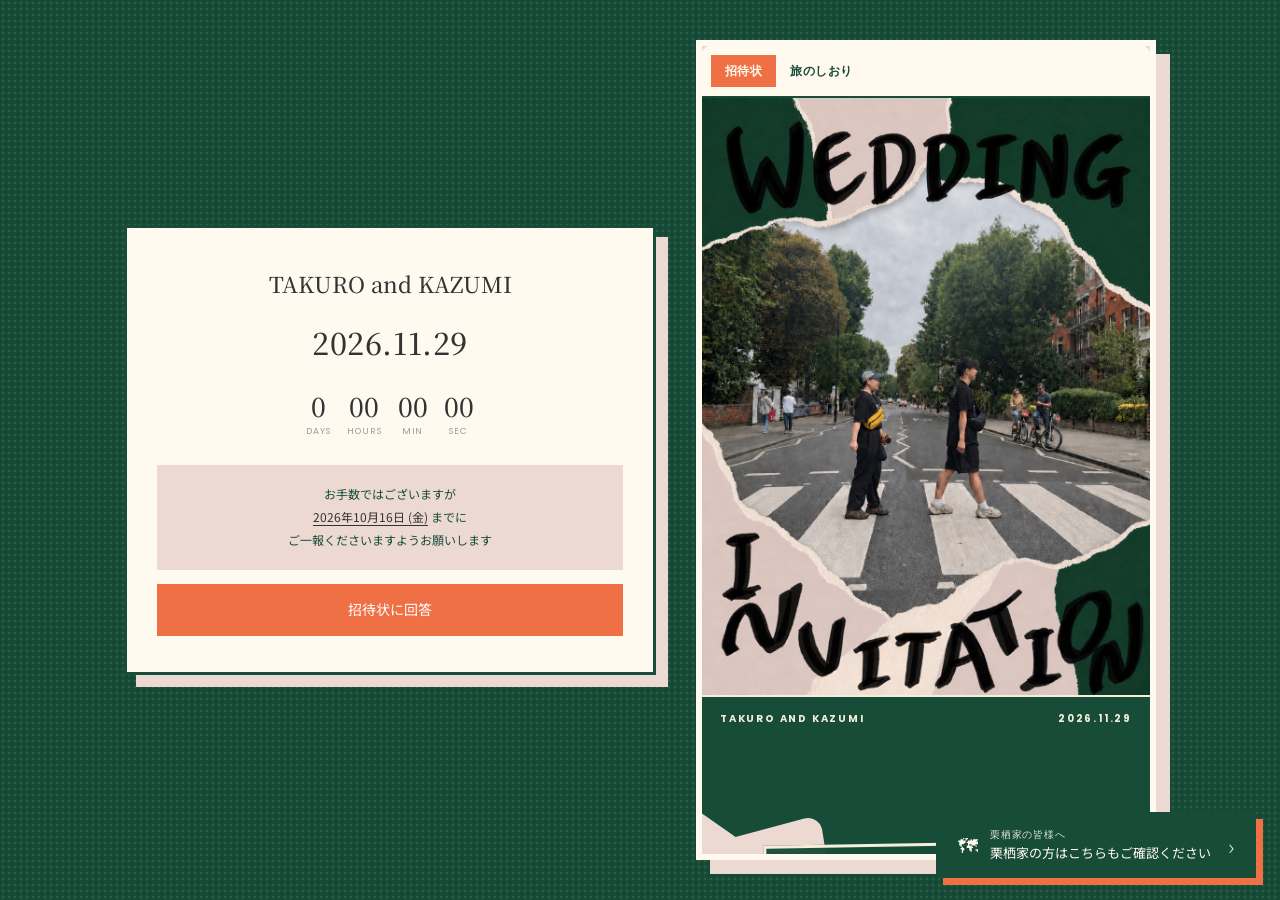
==== index.html @ 99d8d250 "meta descriptionとOGP/Twitterカードタグを追加 SNSやLINEでURLを共有した際にプレビューが表示されるよう設定（noindexは維持し検索露出はさせない）  Co-Au" ====
<!DOCTYPE html>
<html lang="ja">
<head>
  <meta charset="UTF-8">
  <meta name="viewport" content="width=device-width, initial-scale=1.0">
  <!-- 検索エンジンに載せない（合言葉は外したが、野良で検索ヒットはさせない） -->
  <meta name="robots" content="noindex, nofollow">
  <link rel="icon" type="image/svg+xml" href="favicon.svg">
  <link rel="icon" type="image/png" sizes="32x32" href="favicon-32.png">
  <link rel="icon" type="image/png" sizes="16x16" href="favicon-16.png">
  <link rel="icon" href="favicon.ico" sizes="any">
  <link rel="apple-touch-icon" href="apple-touch-icon.png">
  <title>拓郎と和美の結婚式｜京都の旅のしおり</title>
  <meta name="description" content="拓郎と和美の結婚式のご案内と、2026年11月28日・29日 京都への旅のしおりです。招待状の返信や当日のスケジュール、おすすめスポットをまとめています。">
  <!-- SNSやLINEでURLを共有した際のプレビュー用（検索露出目的ではない） -->
  <meta property="og:type" content="website">
  <meta property="og:url" content="https://tk1129.pages.dev">
  <meta property="og:title" content="拓郎と和美の結婚式｜京都の旅のしおり">
  <meta property="og:description" content="拓郎と和美の結婚式のご案内と、2026年11月28日・29日 京都への旅のしおりです。招待状の返信や当日のスケジュール、おすすめスポットをまとめています。">
  <meta property="og:locale" content="ja_JP">
  <meta name="twitter:card" content="summary">
  <meta name="twitter:title" content="拓郎と和美の結婚式｜京都の旅のしおり">
  <meta name="twitter:description" content="拓郎と和美の結婚式のご案内と、2026年11月28日・29日 京都への旅のしおりです。招待状の返信や当日のスケジュール、おすすめスポットをまとめています。">
  <link rel="preconnect" href="https://fonts.googleapis.com">
  <link rel="preconnect" href="https://fonts.gstatic.com" crossorigin>
  <link href="https://fonts.googleapis.com/css2?family=Noto+Sans+JP:wght@400;500;700;900&family=Noto+Serif+JP:wght@300;400;500;600;700&family=Poppins:wght@400;500;600;700;800&display=swap" rel="stylesheet">
  <link rel="stylesheet" href="css/theme.css">
  <link rel="stylesheet" href="assets/vendor/leaflet/leaflet.css">
  <link rel="stylesheet" href="assets/vendor/maplibre/maplibre-gl.css">
  <link rel="stylesheet" href="css/blocks.css">
  <script src="assets/vendor/leaflet/leaflet.js"></script>
  <script src="assets/vendor/maplibre/maplibre-gl.js"></script>
  <script src="assets/vendor/maplibre/leaflet-maplibre-gl.js"></script>
  <style>
    body { background: var(--sage); transition: background-color .35s ease; }
    body.is-guide-page { background: #1f1d1c; }

    /* ===== レイアウト：PC=左サイドバー＋右カード / SP=1カラム ===== */
    .site-wrap { min-height: 100vh; }

    /* SP（既定）: スマホ幅で中央寄せの1カラム。ページ全体が通常スクロール
       （内部スクロールコンテナを作らない＝iOSのスクロール閉じ込めを回避） */
    .site-card {
      max-width: 480px; margin: 0 auto; background: var(--pink); min-height: 100vh;
      position: relative; overflow-x: hidden; overflow-y: visible;
    }
    .site-sidebar { display: none; }

    /* ページ内ナビ（追従バナーとは別。複数ページ時のヘッダタブ） */
    .site-topnav {
      position: sticky; top: 0; z-index: 30;
      display: flex; gap: 4px; padding: 10px 14px;
      background: rgba(236,217,209,0.94); backdrop-filter: blur(8px);
      border-bottom: 1px solid rgba(51,51,51,0.08); overflow-x: auto;
    }
    .site-topnav__btn {
      font-family: var(--font-accent); font-size: 12px; letter-spacing: 0.04em;
      padding: 7px 14px; border: 0; border-radius: var(--radius-pill);
      background: transparent; color: var(--ink); cursor: pointer; white-space: nowrap;
    }
    .site-topnav__btn.is-active { background: var(--coral); color: #fff; }
    .site-topnav[hidden] { display: none; }

    /* ===== 追従バナー（栗栖家の方はこちらも） ===== */
    .follow-banner {
      position: fixed; left: 50%; bottom: 22px; transform: translateX(-50%);
      z-index: 40; max-width: 440px; width: calc(100% - 32px);
      display: flex; align-items: center; gap: 12px;
      background: linear-gradient(135deg, var(--coral) 0%, #d9614a 100%);
      color: #fff; text-decoration: none;
      padding: 14px 20px; border-radius: var(--radius-pill);
      box-shadow: 0 8px 28px rgba(236,119,91,0.45), 0 2px 8px rgba(0,0,0,0.15);
      font-size: 13px; line-height: 1.4;
      transition: transform 0.2s ease, box-shadow 0.2s ease;
      animation: bannerPop 0.5s cubic-bezier(0.34,1.56,0.64,1) both;
    }
    @keyframes bannerPop {
      from { transform: translateX(-50%) translateY(20px); opacity: 0; }
      to   { transform: translateX(-50%) translateY(0);    opacity: 1; }
    }
    .follow-banner:hover { transform: translateX(-50%) translateY(-2px); box-shadow: 0 12px 36px rgba(236,119,91,0.55), 0 2px 8px rgba(0,0,0,0.15); }
    .follow-banner__icon { font-size: 20px; flex: 0 0 auto; }
    .follow-banner__body { display: flex; flex-direction: column; gap: 2px; flex: 1; }
    .follow-banner__label { font-size: 10px; opacity: 0.85; letter-spacing: 0.08em; font-family: var(--font-accent); }
    .follow-banner__arrow { font-size: 22px; flex: 0 0 auto; font-weight: 300; opacity: 0.9; }
    .follow-banner[hidden] { display: none; }

    .site-loading { padding: 80px 24px; text-align: center; color: var(--muted); font-family: var(--font-accent); }

    /* ===== パスワードゲート ===== */
    .site-gate {
      position: fixed; inset: 0; z-index: 200;
      background: var(--sage);
      display: flex; align-items: center; justify-content: center;
      padding: 24px;
    }
    .site-gate__card {
      background: var(--pink); border-radius: var(--radius);
      padding: 48px 32px; max-width: 360px; width: 100%;
      text-align: center; box-shadow: 0 20px 60px rgba(0,0,0,0.12);
    }
    .site-gate__title {
      font-family: var(--font-display); font-size: 22px; font-weight: 400;
      letter-spacing: 0.12em; margin-bottom: 8px;
    }
    .site-gate__sub { font-size: 13px; color: var(--muted); margin-bottom: 28px; letter-spacing: 0.06em; }
    .site-gate__input {
      width: 100%; font: inherit; font-size: 16px; padding: 14px 16px;
      border: 1px solid var(--line); border-radius: var(--radius);
      background: var(--paper); color: var(--ink); text-align: center;
      letter-spacing: 0.1em; margin-bottom: 14px;
    }
    .site-gate__input:focus { outline: none; border-color: var(--coral); }
    .site-gate__btn {
      width: 100%; font: inherit; font-size: 15px; font-weight: 600;
      padding: 14px; border: 0; border-radius: var(--radius-pill);
      background: var(--coral); color: #fff; cursor: pointer;
      transition: background var(--motion) ease;
    }
    .site-gate__btn:hover { background: var(--coral-deep); }
    .site-gate__err { font-size: 13px; color: var(--coral); margin-top: 12px; }

    /* ===== スクロールアニメーション（バウンス登場） ===== */
    @keyframes blockBounceIn {
      0%   { opacity: 0; transform: translateY(40px) scale(0.94); }
      55%  { opacity: 1; transform: translateY(-8px) scale(1.02); }
      75%  { transform: translateY(4px) scale(0.99); }
      100% { opacity: 1; transform: translateY(0) scale(1); }
    }
    .wb-block {
      opacity: 0;
      transform: translateY(40px) scale(0.94);
    }
    .wb-block.is-visible {
      animation: blockBounceIn 0.7s cubic-bezier(0.34, 1.4, 0.64, 1) both;
    }
    .wb-block[data-type="cover"] {
      opacity: 1; transform: none; animation: none;
    }

    /* ===== ページ切替：上品なフェードアップ（バウンドなし） ===== */
    @keyframes pageFadeUp {
      from { opacity: 0; transform: translateY(16px); }
      to   { opacity: 1; transform: translateY(0); }
    }
    .wb-page.page-enter {
      animation: pageFadeUp 0.62s cubic-bezier(0.22, 0.61, 0.36, 1) both;
    }

    /* ===== ページ切替ローディング演出（サイトのトンマナ：セージ緑 × コーラル赤） =====
       高級感は狙わず、サイトの色でカジュアルに。
       セージ色の面がふわっと現れ、ふたりの名前と赤い「&」が静かに立ち上がる。 */
    .site-loader {
      position: fixed; inset: 0; z-index: 150;
      display: flex; align-items: center; justify-content: center;
      opacity: 0; visibility: hidden;
      transition: opacity 0.5s cubic-bezier(0.22,0.61,0.36,1), visibility 0.5s;
      /* サイト背景と同じセージ緑 */
      background: radial-gradient(120% 85% at 50% 22%, #e6ebe7 0%, #d5ddd7 55%, #c6cec9 100%);
    }
    .site-loader::before {
      /* ほんのりコーラルの明かりを重ねる */
      content: ''; position: absolute; inset: 0; pointer-events: none;
      background: radial-gradient(55% 40% at 50% 42%, rgba(236,119,91,0.07), transparent 72%);
    }
    .site-loader.is-on { opacity: 1; visibility: visible; }

    .site-loader__mono {
      position: relative; z-index: 1;
      display: flex; flex-direction: column; align-items: center;
      text-align: center; padding: 0 24px; gap: 12px;
    }

    /* ふたりの名前 */
    .site-loader__name {
      font-family: var(--font-accent); font-weight: 500;
      font-size: 17px; letter-spacing: 0.05em; white-space: nowrap;
      color: var(--ink);
      opacity: 0; transform: translateY(8px);
    }
    .site-loader.is-on .site-loader__name:first-child { animation: ldRise 0.6s cubic-bezier(0.22,0.61,0.36,1) 0.05s both; }
    .site-loader.is-on .site-loader__name:last-child  { animation: ldRise 0.6s cubic-bezier(0.22,0.61,0.36,1) 0.30s both; }

    /* 中央の「&」＋左右に伸びる細い緑の線 */
    .site-loader__amp { display: flex; align-items: center; gap: 12px; }
    .site-loader__amp i {
      display: block; width: 26px; height: 1px; background: #a7b2ab;
      transform: scaleX(0);
    }
    .site-loader__amp i:first-child { transform-origin: right; }
    .site-loader__amp i:last-child  { transform-origin: left; }
    .site-loader__amp b {
      font-family: var(--font-display); font-style: normal; font-weight: 500;
      font-size: 22px; line-height: 1; color: var(--coral);
      opacity: 0; transform: scale(0.6);
    }
    .site-loader.is-on .site-loader__amp i { animation: ldGrow 0.5s cubic-bezier(0.22,0.61,0.36,1) 0.16s both; }
    .site-loader.is-on .site-loader__amp b { animation: ldPop 0.45s cubic-bezier(0.34,1.5,0.64,1) 0.26s both; }

    @keyframes ldRise { from { opacity: 0; transform: translateY(8px); } to { opacity: 1; transform: translateY(0); } }
    @keyframes ldGrow { from { transform: scaleX(0); } to { transform: scaleX(1); } }
    @keyframes ldPop  { from { opacity: 0; transform: scale(0.6); } to { opacity: 1; transform: scale(1); } }

    @media (prefers-reduced-motion: reduce) {
      .site-loader { transition: opacity 0.2s ease, visibility 0.2s; }
      .site-loader.is-on .site-loader__name,
      .site-loader.is-on .site-loader__amp i,
      .site-loader.is-on .site-loader__amp b { animation: none; }
      .site-loader .site-loader__name { opacity: 1; transform: none; }
      .site-loader .site-loader__amp i { transform: scaleX(1); }
      .site-loader .site-loader__amp b { opacity: 1; transform: none; }
    }

    /* ===== ボタン弾む ===== */
    .wb-pill, .site-gate__btn, .sb-cta {
      transition: transform 0.15s cubic-bezier(0.34,1.6,0.64,1), box-shadow 0.15s ease, background 0.2s ease !important;
    }
    .wb-pill:hover, .site-gate__btn:hover, .sb-cta:hover {
      transform: scale(1.06) translateY(-2px) !important;
    }
    .wb-pill:active, .site-gate__btn:active, .sb-cta:active {
      transform: scale(0.95) !important;
    }

    /* ===== カバー文字ポンポン登場 ===== */
    @keyframes charPop {
      0%   { opacity: 0; transform: translateY(16px) scale(0.7) rotate(-4deg); }
      65%  { transform: translateY(-4px) scale(1.08) rotate(1deg); }
      100% { opacity: 1; transform: translateY(0) scale(1) rotate(0); }
    }
    .cover-char {
      display: inline-block;
      opacity: 0;
      animation: charPop 0.5s cubic-bezier(0.34,1.5,0.64,1) both;
    }

    /* ===== カウントダウン数字ポン ===== */
    @keyframes numPop {
      0%  { transform: scale(1.4); color: var(--coral); }
      100%{ transform: scale(1);   color: inherit; }
    }
    .num-pop { animation: numPop 0.35s cubic-bezier(0.34,1.6,0.64,1); }

    /* ===== PC（920px〜）: 左固定サイドバー＋右スマホ幅カード（カード内だけスクロール） ===== */
    @media (min-width: 920px) {
      /* 画面全体は固定。スクロールするのは右カードの中だけ。 */
      html, body { height: 100%; overflow: hidden; }
      .site-wrap {
        display: grid;
        grid-template-columns: 1fr minmax(380px, 460px);
        gap: 40px;
        max-width: 1080px; margin: 0 auto;
        padding: 40px 24px;
        align-items: stretch;
        height: 100vh;
        height: 100dvh;          /* モバイル系PCブラウザのUIバー対策 */
      }
      .site-sidebar {
        display: block;
        align-self: center;       /* 左サイドバーは中央あたりに固定表示 */
      }
      .site-sidebar__inner {
        background: var(--pink); border-radius: var(--radius);
        padding: 36px 30px; text-align: center;
      }
      .sb-names { font-family: var(--font-display); font-size: 22px; font-weight: 500; }
      .sb-date { font-size: 30px; font-weight: 500; letter-spacing: 0.02em; margin-top: 10px; font-family: var(--font-display); }
      .sb-sub { font-size: 13px; color: var(--muted); margin-top: 6px; letter-spacing: 0.08em; }
      .sb-cd { display: flex; justify-content: center; gap: 16px; margin-top: 22px; }
      .sb-cd > div { display: flex; flex-direction: column; }
      .sb-cd b { font-family: var(--font-display); font-size: 26px; font-weight: 500; line-height: 1; }
      .sb-cd i { font-family: var(--font-accent); font-size: 9px; letter-spacing: 0.1em; color: var(--muted); font-style: normal; margin-top: 4px; text-transform: uppercase; }
      .sb-note {
        margin-top: 26px; background: var(--pinkSoft); border-radius: var(--radius);
        padding: 18px; font-size: 12px; color: var(--muted); line-height: 1.9;
      }
      .sb-note u { color: var(--ink); text-underline-offset: 3px; }
      .sb-cta {
        display: block; width: 100%; margin-top: 14px; text-align: center;
        font-family: var(--font-body); font-size: 14px; padding: 13px;
        border: 0; border-radius: var(--radius-pill); background: var(--coral); color: #fff;
        cursor: pointer; text-decoration: none; transition: background var(--motion) ease;
      }
      .sb-cta:hover { background: var(--coral-deep); }

      /* カードは固定高さの内部スクロールコンテナ（参考サイトの「枠の中だけ動く」挙動） */
      .site-card {
        max-width: none; margin: 0; min-height: 0;
        height: 100%;
        overflow-y: auto;
        overflow-x: hidden;
        border-radius: var(--radius); box-shadow: 0 20px 60px rgba(0,0,0,0.12);
        scrollbar-width: thin;
        -webkit-overflow-scrolling: touch;
      }
      .site-card::-webkit-scrollbar { width: 8px; }
      .site-card::-webkit-scrollbar-thumb { background: rgba(51,51,51,0.18); border-radius: 8px; }
      /* topnav はカード内 overflow:auto の中で sticky 固定（カードの上端に貼り付く） */
      .site-topnav { border-radius: var(--radius) var(--radius) 0 0; }
      .follow-banner { left: auto; right: 24px; transform: none; max-width: 320px; animation: none; }
      .follow-banner:hover { transform: translateY(-2px); }
    }
  </style>
</head>
<body>
  <!-- 公開ページは合言葉なし（エディター /admin のみ合言葉あり） -->
  <div id="siteApp">
  <div class="site-wrap">
    <!-- PC: 左サイドバー -->
    <aside class="site-sidebar" id="sidebar"></aside>

    <!-- スマホ幅カード（本体） -->
    <div class="site-card">
      <nav class="site-topnav" id="topnav" hidden></nav>
      <main class="wb-page" id="site">
        <div class="site-loading">読み込み中…</div>
      </main>
    </div>
  </div>

  <!-- ページ切替ローディング演出（サイトのトンマナ：セージ×コーラル） -->
  <div class="site-loader" id="siteLoader" aria-hidden="true">
    <div class="site-loader__mono">
      <span class="site-loader__name">Kurisu Takuro</span>
      <span class="site-loader__amp"><i></i><b>&amp;</b><i></i></span>
      <span class="site-loader__name">Takahashi Kazumi</span>
    </div>
  </div>

  <!-- 追従バナー -->
  <a class="follow-banner" id="followBanner" hidden href="#">
    <span class="follow-banner__icon">🗺</span>
    <span class="follow-banner__body">
      <span class="follow-banner__label">栗栖家の皆様へ</span>
      <span id="followText">旅のしおりはこちら</span>
    </span>
    <span class="follow-banner__arrow" aria-hidden="true">›</span>
  </a>
  </div><!-- /#siteApp -->

  <script src="core/theme.js"></script>
  <script src="core/render.js"></script>
  <script src="core/schema.js"></script>
  <script src="core/seed.js"></script>
  <script>
    (function () {
      'use strict';
      var WEDI = window.WEDI;
      var site = document.getElementById('site');
      var card = document.querySelector('.site-card');
      var topnav = document.getElementById('topnav');
      var sidebar = document.getElementById('sidebar');
      var banner = document.getElementById('followBanner');
      var followText = document.getElementById('followText');
      var loader = document.getElementById('siteLoader');
      var isTransitioning = false;

      /* PC ではカード内スクロール、SP ではウィンドウスクロールを先頭に戻す */
      function scrollToTop() {
        if (card && card.scrollHeight > card.clientHeight + 1) { card.scrollTop = 0; }
        window.scrollTo(0, 0);
      }

      /* 静的サイト：表示内容は常に core/seed.js（git 管理・本番配信内容）のみ。
       * エディターや localStorage、GAS 経由の裏同期は使わない。
       * 画像やテキストを直すときは core/seed.js を直接編集して push する。 */
      var doc = WEDI.theme.clone(WEDI.seed);
      if (!doc || !doc.pages || !doc.pages.length) {
        site.innerHTML = '<div class="site-loading">まだ内容がありません。</div>';
        return;
      }
      WEDI.theme.applyTheme(document.documentElement, doc.theme);

      var activeId = doc.pages[0].id;
      if (location.hash) {
        var slug = location.hash.slice(1);
        var m = doc.pages.filter(function (p) { return p.slug === slug || p.id === slug; })[0];
        if (m) { activeId = m.id; }
      }

      function pageById(id) {
        return doc.pages.filter(function (p) { return p.id === id; })[0] || doc.pages[0];
      }

      function renderPage(pageId) {
        var page = pageById(pageId);
        var isGuidePage = /しおり|guide|旅/.test((page.name || '') + ' ' + (page.slug || ''));
        document.body.classList.toggle('is-guide-page', isGuidePage);
        document.body.classList.toggle('is-invitation-page', !isGuidePage);
        site.className = 'wb-page page--' + (isGuidePage ? 'guide' : 'invitation');
        card.dataset.page = isGuidePage ? 'guide' : 'invitation';
        site.innerHTML = '';
        site.classList.remove('page-enter');
        var frag = WEDI.render.renderPage(page, doc.theme, { editor: false });
        site.appendChild(frag);
        Array.prototype.forEach.call(site.children, function (sectionEl, i) {
          var block = page.blocks[i];
          if (block) { WEDI.render.hydrate(sectionEl, block); }
        });
        // ページ切替スライドアニメ
        void site.offsetWidth;
        site.classList.add('page-enter');
        scrollToTop();
        initScrollAnim();
        initCoverAnim();
        initCountdownPop();
      }

      function renderTopnav() {
        if (doc.pages.length <= 1) { topnav.hidden = true; return; }
        topnav.hidden = false;
        topnav.innerHTML = '';
        doc.pages.forEach(function (page) {
          var btn = document.createElement('button');
          btn.className = 'site-topnav__btn' + (page.id === activeId ? ' is-active' : '');
          btn.textContent = page.name || 'Page';
          btn.addEventListener('click', function () { goPage(page.id); });
          topnav.appendChild(btn);
        });
      }

      function showLoader() { if (loader) { loader.classList.add('is-on'); } }
      function hideLoader() { if (loader) { loader.classList.remove('is-on'); } }

      function goPage(id) {
        // 同じページなら演出なしで軽く戻すだけ
        if (id === activeId) {
          renderPage(id);
          updateBanner();
          return;
        }
        if (isTransitioning) { return; }
        isTransitioning = true;
        activeId = id;
        var page = pageById(id);
        if (page.slug) { history.replaceState(null, '', '#' + page.slug); }
        renderTopnav();            // タブのアクティブ表示は即切替
        showLoader();              // ローディング演出を出す
        setTimeout(function () {
          renderPage(id);          // 演出の裏で新ページを描く
          updateBanner();
          hideLoader();            // 演出を消す＝新ページがフェードアップで登場
          isTransitioning = false;
        }, 780);
      }

      /* ---- 追従バナー: 今表示していない「別ページ」へ誘導 ---- */
      function updateBanner() {
        // 2ページ以上ある時だけ。今が招待状なら「しおり」へ、しおりなら「招待状」へ。
        if (doc.pages.length < 2) { banner.hidden = true; return; }
        var other = doc.pages.filter(function (p) { return p.id !== activeId; })[0];
        if (!other) { banner.hidden = true; return; }
        banner.hidden = false;
        // しおり系のページなら専用文言、それ以外は汎用
        var isGuide = /しおり|guide|旅/.test(other.name + ' ' + other.slug);
        followText.textContent = isGuide
          ? '栗栖家の方はこちらもご確認ください'
          : other.name + ' はこちら';
        banner.onclick = function (ev) { ev.preventDefault(); goPage(other.id); };
      }

      /* ---- PC サイドバー（招待状ページの情報を表示） ---- */
      function renderSidebar() {
        var home = doc.pages[0];
        var cover = home.blocks.filter(function (b) { return b.type === 'cover'; })[0];
        var cd = home.blocks.filter(function (b) { return b.type === 'countdown'; })[0];
        var rsvp = home.blocks.filter(function (b) { return b.type === 'rsvp'; })[0];
        var names = cover ? (cover.data.names || '') : '';
        var date = cover ? (cover.data.date || '') : '';
        var deadline = rsvp ? (rsvp.data.deadline || '') : '';
        var esc = WEDI.render.esc;

        sidebar.innerHTML =
          '<div class="site-sidebar__inner">' +
            (names ? '<p class="sb-names">' + esc(names) + '</p>' : '') +
            (date ? '<p class="sb-date">' + esc(date) + '</p>' : '') +
            '<p class="sb-sub" id="sbSub"></p>' +
            '<div class="sb-cd">' +
              '<div><b data-u="days">―</b><i>days</i></div>' +
              '<div><b data-u="hours">―</b><i>hours</i></div>' +
              '<div><b data-u="minutes">―</b><i>min</i></div>' +
              '<div><b data-u="seconds">―</b><i>sec</i></div>' +
            '</div>' +
            (deadline ? '<div class="sb-note">お手数ではございますが<br><u>' + esc(deadline) + '</u> までに<br>ご一報くださいますようお願いします</div>' : '') +
            '<a class="sb-cta" id="sbCta" href="#">招待状に回答</a>' +
          '</div>';

        // カウントダウン駆動
        if (cd && cd.data.target) {
          var target = new Date(cd.data.target);
          if (!isNaN(target.getTime())) {
            var u = {
              days: sidebar.querySelector('[data-u="days"]'),
              hours: sidebar.querySelector('[data-u="hours"]'),
              minutes: sidebar.querySelector('[data-u="minutes"]'),
              seconds: sidebar.querySelector('[data-u="seconds"]')
            };
            var pad = function (n) { return (n < 10 ? '0' : '') + n; };
            var tick = function () {
              var s = Math.max(0, Math.floor((target.getTime() - Date.now()) / 1000));
              u.days.textContent = Math.floor(s / 86400);
              u.hours.textContent = pad(Math.floor((s % 86400) / 3600));
              u.minutes.textContent = pad(Math.floor((s % 3600) / 60));
              u.seconds.textContent = pad(s % 60);
            };
            tick(); setInterval(tick, 1000);
          }
        }
        // CTA → 招待状ページの RSVP へスクロール
        var cta = sidebar.querySelector('#sbCta');
        if (cta) {
          cta.addEventListener('click', function (ev) {
            ev.preventDefault();
            // 別ページに居るなら遷移演出（約620ms）を待ってからスクロール
            var wait = 60;
            if (activeId !== doc.pages[0].id) { goPage(doc.pages[0].id); wait = 880; }
            setTimeout(function () {
              var rsvpEl = site.querySelector('[data-type="rsvp"]');
              if (rsvpEl) { rsvpEl.scrollIntoView({ behavior: 'smooth' }); }
            }, wait);
          });
        }
      }

      renderSidebar();
      renderTopnav();
      renderPage(activeId);
      updateBanner();

      // ---- スクロールアニメーション（バウンス登場） ----
      function initScrollAnim() {
        var els = Array.prototype.slice.call(site.querySelectorAll('.wb-block:not(.is-visible)'));
        if (!els.length || !window.IntersectionObserver) {
          site.querySelectorAll('.wb-block').forEach(function (el) { el.classList.add('is-visible'); });
          return;
        }
        var io = new IntersectionObserver(function (entries) {
          entries.forEach(function (e) {
            if (e.isIntersecting) {
              // staggered delay（順番にずらして登場）
              var idx = els.indexOf(e.target);
              e.target.style.animationDelay = (idx * 0.06) + 's';
              e.target.classList.add('is-visible');
              io.unobserve(e.target);
            }
          });
        }, { threshold: 0.06 });
        els.forEach(function (el) { io.observe(el); });
      }

      // ---- カバーの文字を1文字ずつポンポン登場 ----
      function initCoverAnim() {
        var cover = site.querySelector('[data-type="cover"]');
        if (!cover) { return; }
        // names と date を対象
        cover.querySelectorAll('.wb-cover__names, .wb-cover__date').forEach(function (el) {
          var text = el.textContent;
          el.innerHTML = '';
          text.split('').forEach(function (ch, i) {
            var span = document.createElement('span');
            span.className = 'cover-char';
            span.textContent = ch === ' ' ? ' ' : ch;
            span.style.animationDelay = (0.3 + i * 0.07) + 's';
            el.appendChild(span);
          });
        });
      }

      // ---- カウントダウン数字が変わるたびにポンっと跳ねる ----
      function initCountdownPop() {
        var cd = site.querySelector('[data-type="countdown"]');
        if (!cd) { return; }
        var nums = cd.querySelectorAll('[data-unit]');
        nums.forEach(function (el) {
          var prev = el.textContent;
          var observer = new MutationObserver(function () {
            if (el.textContent !== prev) {
              prev = el.textContent;
              el.classList.remove('num-pop');
              void el.offsetWidth;
              el.classList.add('num-pop');
            }
          });
          observer.observe(el, { childList: true, subtree: true, characterData: true });
        });
      }

    })();
  </script>
</body>
</html>
---- css/theme.css ----
/* ===========================================================================
 * theme.css — トークン既定値（theme.js の DEFAULT_THEME と一致 / Favori 調）
 * applyTheme() がここを上書きする。JS 未実行でも崩れないための保険。
 * フロント・エディター両方が読み込む。
 * =========================================================================== */
:root {
  --pink: #ecd9d1;
  --pinkSoft: #f5e9e4;
  --coral: #ec775b;
  --coral-deep: #d8623f;
  --sage: #c6cec9;
  --sageSoft: #dde2de;
  --ink: #333333;
  --muted: #9c9c9c;
  --paper: #ffffff;
  --line: #d9d9d9;

  /* 旅のしおり（.page--guide）の地色。サイドバー等
     .page--guide の外側からも参照するため :root に置く。 */
  --guide-bg: #fdeef2;

  --font-body: 'Noto Sans JP', sans-serif;
  --font-display: 'Noto Serif JP', serif;
  --font-accent: 'Poppins', sans-serif;

  /* DESIGN.md: radius 4 / 8 / 40 */
  --radius-xs: 4px;
  --radius: 8px;
  --radius-pill: 40px;

  --section-pad: 64px;
  --motion: 350ms;
  --shadow-soft: 0 8px 24px rgba(51, 41, 38, 0.08);
  --shadow: 0 18px 48px rgba(51, 41, 38, 0.12);

  /* 幅プリセット */
  --w-narrow: 380px;
  --w-normal: 430px;   /* スマホ幅カードの基準 */
  --w-wide: 560px;
}

*,
*::before,
*::after {
  box-sizing: border-box;
  margin: 0;
  padding: 0;
}

html {
  scroll-behavior: smooth;
  -webkit-text-size-adjust: 100%;
}

body {
  font-family: var(--font-body);
  font-weight: 400;
  font-size: 16px;
  line-height: 1.85;
  color: var(--ink);
  -webkit-font-smoothing: antialiased;
  text-rendering: optimizeLegibility;
}

/* 英字アクセント（小キャップ） */
.txt-en {
  font-family: var(--font-accent);
  letter-spacing: 0.18em;
  text-transform: uppercase;
}

/* 明朝の見出し */
.txt-serif {
  font-family: var(--font-display);
}

/* フォーカスリング（DESIGN.md: focus-visible 必須） */
:focus-visible {
  outline: 2px solid var(--coral);
  outline-offset: 2px;
}
---- assets/vendor/leaflet/leaflet.css ----
/* required styles */

.leaflet-pane,
.leaflet-tile,
.leaflet-marker-icon,
.leaflet-marker-shadow,
.leaflet-tile-container,
.leaflet-pane > svg,
.leaflet-pane > canvas,
.leaflet-zoom-box,
.leaflet-image-layer,
.leaflet-layer {
	position: absolute;
	left: 0;
	top: 0;
	}
.leaflet-container {
	overflow: hidden;
	}
.leaflet-tile,
.leaflet-marker-icon,
.leaflet-marker-shadow {
	-webkit-user-select: none;
	   -moz-user-select: none;
	        user-select: none;
	  -webkit-user-drag: none;
	}
/* Prevents IE11 from highlighting tiles in blue */
.leaflet-tile::selection {
	background: transparent;
}
/* Safari renders non-retina tile on retina better with this, but Chrome is worse */
.leaflet-safari .leaflet-tile {
	image-rendering: -webkit-optimize-contrast;
	}
/* hack that prevents hw layers "stretching" when loading new tiles */
.leaflet-safari .leaflet-tile-container {
	width: 1600px;
	height: 1600px;
	-webkit-transform-origin: 0 0;
	}
.leaflet-marker-icon,
.leaflet-marker-shadow {
	display: block;
	}
/* .leaflet-container svg: reset svg max-width decleration shipped in Joomla! (joomla.org) 3.x */
/* .leaflet-container img: map is broken in FF if you have max-width: 100% on tiles */
.leaflet-container .leaflet-overlay-pane svg {
	max-width: none !important;
	max-height: none !important;
	}
.leaflet-container .leaflet-marker-pane img,
.leaflet-container .leaflet-shadow-pane img,
.leaflet-container .leaflet-tile-pane img,
.leaflet-container img.leaflet-image-layer,
.leaflet-container .leaflet-tile {
	max-width: none !important;
	max-height: none !important;
	width: auto;
	padding: 0;
	}

.leaflet-container img.leaflet-tile {
	/* See: https://bugs.chromium.org/p/chromium/issues/detail?id=600120 */
	mix-blend-mode: plus-lighter;
}

.leaflet-container.leaflet-touch-zoom {
	-ms-touch-action: pan-x pan-y;
	touch-action: pan-x pan-y;
	}
.leaflet-container.leaflet-touch-drag {
	-ms-touch-action: pinch-zoom;
	/* Fallback for FF which doesn't support pinch-zoom */
	touch-action: none;
	touch-action: pinch-zoom;
}
.leaflet-container.leaflet-touch-drag.leaflet-touch-zoom {
	-ms-touch-action: none;
	touch-action: none;
}
.leaflet-container {
	-webkit-tap-highlight-color: transparent;
}
.leaflet-container a {
	-webkit-tap-highlight-color: rgba(51, 181, 229, 0.4);
}
.leaflet-tile {
	filter: inherit;
	visibility: hidden;
	}
.leaflet-tile-loaded {
	visibility: inherit;
	}
.leaflet-zoom-box {
	width: 0;
	height: 0;
	-moz-box-sizing: border-box;
	     box-sizing: border-box;
	z-index: 800;
	}
/* workaround for https://bugzilla.mozilla.org/show_bug.cgi?id=888319 */
.leaflet-overlay-pane svg {
	-moz-user-select: none;
	}

.leaflet-pane         { z-index: 400; }

.leaflet-tile-pane    { z-index: 200; }
.leaflet-overlay-pane { z-index: 400; }
.leaflet-shadow-pane  { z-index: 500; }
.leaflet-marker-pane  { z-index: 600; }
.leaflet-tooltip-pane   { z-index: 650; }
.leaflet-popup-pane   { z-index: 700; }

.leaflet-map-pane canvas { z-index: 100; }
.leaflet-map-pane svg    { z-index: 200; }

.leaflet-vml-shape {
	width: 1px;
	height: 1px;
	}
.lvml {
	behavior: url(#default#VML);
	display: inline-block;
	position: absolute;
	}


/* control positioning */

.leaflet-control {
	position: relative;
	z-index: 800;
	pointer-events: visiblePainted; /* IE 9-10 doesn't have auto */
	pointer-events: auto;
	}
.leaflet-top,
.leaflet-bottom {
	position: absolute;
	z-index: 1000;
	pointer-events: none;
	}
.leaflet-top {
	top: 0;
	}
.leaflet-right {
	right: 0;
	}
.leaflet-bottom {
	bottom: 0;
	}
.leaflet-left {
	left: 0;
	}
.leaflet-control {
	float: left;
	clear: both;
	}
.leaflet-right .leaflet-control {
	float: right;
	}
.leaflet-top .leaflet-control {
	margin-top: 10px;
	}
.leaflet-bottom .leaflet-control {
	margin-bottom: 10px;
	}
.leaflet-left .leaflet-control {
	margin-left: 10px;
	}
.leaflet-right .leaflet-control {
	margin-right: 10px;
	}


/* zoom and fade animations */

.leaflet-fade-anim .leaflet-popup {
	opacity: 0;
	-webkit-transition: opacity 0.2s linear;
	   -moz-transition: opacity 0.2s linear;
	        transition: opacity 0.2s linear;
	}
.leaflet-fade-anim .leaflet-map-pane .leaflet-popup {
	opacity: 1;
	}
.leaflet-zoom-animated {
	-webkit-transform-origin: 0 0;
	    -ms-transform-origin: 0 0;
	        transform-origin: 0 0;
	}
svg.leaflet-zoom-animated {
	will-change: transform;
}

.leaflet-zoom-anim .leaflet-zoom-animated {
	-webkit-transition: -webkit-transform 0.25s cubic-bezier(0,0,0.25,1);
	   -moz-transition:    -moz-transform 0.25s cubic-bezier(0,0,0.25,1);
	        transition:         transform 0.25s cubic-bezier(0,0,0.25,1);
	}
.leaflet-zoom-anim .leaflet-tile,
.leaflet-pan-anim .leaflet-tile {
	-webkit-transition: none;
	   -moz-transition: none;
	        transition: none;
	}

.leaflet-zoom-anim .leaflet-zoom-hide {
	visibility: hidden;
	}


/* cursors */

.leaflet-interactive {
	cursor: pointer;
	}
.leaflet-grab {
	cursor: -webkit-grab;
	cursor:    -moz-grab;
	cursor:         grab;
	}
.leaflet-crosshair,
.leaflet-crosshair .leaflet-interactive {
	cursor: crosshair;
	}
.leaflet-popup-pane,
.leaflet-control {
	cursor: auto;
	}
.leaflet-dragging .leaflet-grab,
.leaflet-dragging .leaflet-grab .leaflet-interactive,
.leaflet-dragging .leaflet-marker-draggable {
	cursor: move;
	cursor: -webkit-grabbing;
	cursor:    -moz-grabbing;
	cursor:         grabbing;
	}

/* marker & overlays interactivity */
.leaflet-marker-icon,
.leaflet-marker-shadow,
.leaflet-image-layer,
.leaflet-pane > svg path,
.leaflet-tile-container {
	pointer-events: none;
	}

.leaflet-marker-icon.leaflet-interactive,
.leaflet-image-layer.leaflet-interactive,
.leaflet-pane > svg path.leaflet-interactive,
svg.leaflet-image-layer.leaflet-interactive path {
	pointer-events: visiblePainted; /* IE 9-10 doesn't have auto */
	pointer-events: auto;
	}

/* visual tweaks */

.leaflet-container {
	background: #ddd;
	outline-offset: 1px;
	}
.leaflet-container a {
	color: #0078A8;
	}
.leaflet-zoom-box {
	border: 2px dotted #38f;
	background: rgba(255,255,255,0.5);
	}


/* general typography */
.leaflet-container {
	font-family: "Helvetica Neue", Arial, Helvetica, sans-serif;
	font-size: 12px;
	font-size: 0.75rem;
	line-height: 1.5;
	}


/* general toolbar styles */

.leaflet-bar {
	box-shadow: 0 1px 5px rgba(0,0,0,0.65);
	border-radius: 4px;
	}
.leaflet-bar a {
	background-color: #fff;
	border-bottom: 1px solid #ccc;
	width: 26px;
	height: 26px;
	line-height: 26px;
	display: block;
	text-align: center;
	text-decoration: none;
	color: black;
	}
.leaflet-bar a,
.leaflet-control-layers-toggle {
	background-position: 50% 50%;
	background-repeat: no-repeat;
	display: block;
	}
.leaflet-bar a:hover,
.leaflet-bar a:focus {
	background-color: #f4f4f4;
	}
.leaflet-bar a:first-child {
	border-top-left-radius: 4px;
	border-top-right-radius: 4px;
	}
.leaflet-bar a:last-child {
	border-bottom-left-radius: 4px;
	border-bottom-right-radius: 4px;
	border-bottom: none;
	}
.leaflet-bar a.leaflet-disabled {
	cursor: default;
	background-color: #f4f4f4;
	color: #bbb;
	}

.leaflet-touch .leaflet-bar a {
	width: 30px;
	height: 30px;
	line-height: 30px;
	}
.leaflet-touch .leaflet-bar a:first-child {
	border-top-left-radius: 2px;
	border-top-right-radius: 2px;
	}
.leaflet-touch .leaflet-bar a:last-child {
	border-bottom-left-radius: 2px;
	border-bottom-right-radius: 2px;
	}

/* zoom control */

.leaflet-control-zoom-in,
.leaflet-control-zoom-out {
	font: bold 18px 'Lucida Console', Monaco, monospace;
	text-indent: 1px;
	}

.leaflet-touch .leaflet-control-zoom-in, .leaflet-touch .leaflet-control-zoom-out  {
	font-size: 22px;
	}


/* layers control */

.leaflet-control-layers {
	box-shadow: 0 1px 5px rgba(0,0,0,0.4);
	background: #fff;
	border-radius: 5px;
	}
.leaflet-control-layers-toggle {
	background-image: url(images/layers.png);
	width: 36px;
	height: 36px;
	}
.leaflet-retina .leaflet-control-layers-toggle {
	background-image: url(images/layers-2x.png);
	background-size: 26px 26px;
	}
.leaflet-touch .leaflet-control-layers-toggle {
	width: 44px;
	height: 44px;
	}
.leaflet-control-layers .leaflet-control-layers-list,
.leaflet-control-layers-expanded .leaflet-control-layers-toggle {
	display: none;
	}
.leaflet-control-layers-expanded .leaflet-control-layers-list {
	display: block;
	position: relative;
	}
.leaflet-control-layers-expanded {
	padding: 6px 10px 6px 6px;
	color: #333;
	background: #fff;
	}
.leaflet-control-layers-scrollbar {
	overflow-y: scroll;
	overflow-x: hidden;
	padding-right: 5px;
	}
.leaflet-control-layers-selector {
	margin-top: 2px;
	position: relative;
	top: 1px;
	}
.leaflet-control-layers label {
	display: block;
	font-size: 13px;
	font-size: 1.08333em;
	}
.leaflet-control-layers-separator {
	height: 0;
	border-top: 1px solid #ddd;
	margin: 5px -10px 5px -6px;
	}

/* Default icon URLs */
.leaflet-default-icon-path { /* used only in path-guessing heuristic, see L.Icon.Default */
	background-image: url(images/marker-icon.png);
	}


/* attribution and scale controls */

.leaflet-container .leaflet-control-attribution {
	background: #fff;
	background: rgba(255, 255, 255, 0.8);
	margin: 0;
	}
.leaflet-control-attribution,
.leaflet-control-scale-line {
	padding: 0 5px;
	color: #333;
	line-height: 1.4;
	}
.leaflet-control-attribution a {
	text-decoration: none;
	}
.leaflet-control-attribution a:hover,
.leaflet-control-attribution a:focus {
	text-decoration: underline;
	}
.leaflet-attribution-flag {
	display: inline !important;
	vertical-align: baseline !important;
	width: 1em;
	height: 0.6669em;
	}
.leaflet-left .leaflet-control-scale {
	margin-left: 5px;
	}
.leaflet-bottom .leaflet-control-scale {
	margin-bottom: 5px;
	}
.leaflet-control-scale-line {
	border: 2px solid #777;
	border-top: none;
	line-height: 1.1;
	padding: 2px 5px 1px;
	white-space: nowrap;
	-moz-box-sizing: border-box;
	     box-sizing: border-box;
	background: rgba(255, 255, 255, 0.8);
	text-shadow: 1px 1px #fff;
	}
.leaflet-control-scale-line:not(:first-child) {
	border-top: 2px solid #777;
	border-bottom: none;
	margin-top: -2px;
	}
.leaflet-control-scale-line:not(:first-child):not(:last-child) {
	border-bottom: 2px solid #777;
	}

.leaflet-touch .leaflet-control-attribution,
.leaflet-touch .leaflet-control-layers,
.leaflet-touch .leaflet-bar {
	box-shadow: none;
	}
.leaflet-touch .leaflet-control-layers,
.leaflet-touch .leaflet-bar {
	border: 2px solid rgba(0,0,0,0.2);
	background-clip: padding-box;
	}


/* popup */

.leaflet-popup {
	position: absolute;
	text-align: center;
	margin-bottom: 20px;
	}
.leaflet-popup-content-wrapper {
	padding: 1px;
	text-align: left;
	border-radius: 12px;
	}
.leaflet-popup-content {
	margin: 13px 24px 13px 20px;
	line-height: 1.3;
	font-size: 13px;
	font-size: 1.08333em;
	min-height: 1px;
	}
.leaflet-popup-content p {
	margin: 17px 0;
	margin: 1.3em 0;
	}
.leaflet-popup-tip-container {
	width: 40px;
	height: 20px;
	position: absolute;
	left: 50%;
	margin-top: -1px;
	margin-left: -20px;
	overflow: hidden;
	pointer-events: none;
	}
.leaflet-popup-tip {
	width: 17px;
	height: 17px;
	padding: 1px;

	margin: -10px auto 0;
	pointer-events: auto;

	-webkit-transform: rotate(45deg);
	   -moz-transform: rotate(45deg);
	    -ms-transform: rotate(45deg);
	        transform: rotate(45deg);
	}
.leaflet-popup-content-wrapper,
.leaflet-popup-tip {
	background: white;
	color: #333;
	box-shadow: 0 3px 14px rgba(0,0,0,0.4);
	}
.leaflet-container a.leaflet-popup-close-button {
	position: absolute;
	top: 0;
	right: 0;
	border: none;
	text-align: center;
	width: 24px;
	height: 24px;
	font: 16px/24px Tahoma, Verdana, sans-serif;
	color: #757575;
	text-decoration: none;
	background: transparent;
	}
.leaflet-container a.leaflet-popup-close-button:hover,
.leaflet-container a.leaflet-popup-close-button:focus {
	color: #585858;
	}
.leaflet-popup-scrolled {
	overflow: auto;
	}

.leaflet-oldie .leaflet-popup-content-wrapper {
	-ms-zoom: 1;
	}
.leaflet-oldie .leaflet-popup-tip {
	width: 24px;
	margin: 0 auto;

	-ms-filter: "progid:DXImageTransform.Microsoft.Matrix(M11=0.70710678, M12=0.70710678, M21=-0.70710678, M22=0.70710678)";
	filter: progid:DXImageTransform.Microsoft.Matrix(M11=0.70710678, M12=0.70710678, M21=-0.70710678, M22=0.70710678);
	}

.leaflet-oldie .leaflet-control-zoom,
.leaflet-oldie .leaflet-control-layers,
.leaflet-oldie .leaflet-popup-content-wrapper,
.leaflet-oldie .leaflet-popup-tip {
	border: 1px solid #999;
	}


/* div icon */

.leaflet-div-icon {
	background: #fff;
	border: 1px solid #666;
	}


/* Tooltip */
/* Base styles for the element that has a tooltip */
.leaflet-tooltip {
	position: absolute;
	padding: 6px;
	background-color: #fff;
	border: 1px solid #fff;
	border-radius: 3px;
	color: #222;
	white-space: nowrap;
	-webkit-user-select: none;
	-moz-user-select: none;
	-ms-user-select: none;
	user-select: none;
	pointer-events: none;
	box-shadow: 0 1px 3px rgba(0,0,0,0.4);
	}
.leaflet-tooltip.leaflet-interactive {
	cursor: pointer;
	pointer-events: auto;
	}
.leaflet-tooltip-top:before,
.leaflet-tooltip-bottom:before,
.leaflet-tooltip-left:before,
.leaflet-tooltip-right:before {
	position: absolute;
	pointer-events: none;
	border: 6px solid transparent;
	background: transparent;
	content: "";
	}

/* Directions */

.leaflet-tooltip-bottom {
	margin-top: 6px;
}
.leaflet-tooltip-top {
	margin-top: -6px;
}
.leaflet-tooltip-bottom:before,
.leaflet-tooltip-top:before {
	left: 50%;
	margin-left: -6px;
	}
.leaflet-tooltip-top:before {
	bottom: 0;
	margin-bottom: -12px;
	border-top-color: #fff;
	}
.leaflet-tooltip-bottom:before {
	top: 0;
	margin-top: -12px;
	margin-left: -6px;
	border-bottom-color: #fff;
	}
.leaflet-tooltip-left {
	margin-left: -6px;
}
.leaflet-tooltip-right {
	margin-left: 6px;
}
.leaflet-tooltip-left:before,
.leaflet-tooltip-right:before {
	top: 50%;
	margin-top: -6px;
	}
.leaflet-tooltip-left:before {
	right: 0;
	margin-right: -12px;
	border-left-color: #fff;
	}
.leaflet-tooltip-right:before {
	left: 0;
	margin-left: -12px;
	border-right-color: #fff;
	}

/* Printing */

@media print {
	/* Prevent printers from removing background-images of controls. */
	.leaflet-control {
		-webkit-print-color-adjust: exact;
		print-color-adjust: exact;
		}
	}
---- assets/vendor/maplibre/maplibre-gl.css ----
.maplibregl-map{font:12px/20px Helvetica Neue,Arial,Helvetica,sans-serif;overflow:hidden;position:relative;-webkit-tap-highlight-color:rgb(0 0 0/0)}.maplibregl-canvas{left:0;position:absolute;top:0}.maplibregl-map:fullscreen{height:100%;width:100%}.maplibregl-ctrl-group button.maplibregl-ctrl-compass{touch-action:none}.maplibregl-canvas-container.maplibregl-interactive,.maplibregl-ctrl-group button.maplibregl-ctrl-compass{cursor:grab;-webkit-user-select:none;-moz-user-select:none;user-select:none}.maplibregl-canvas-container.maplibregl-interactive.maplibregl-track-pointer{cursor:pointer}.maplibregl-canvas-container.maplibregl-interactive:active,.maplibregl-ctrl-group button.maplibregl-ctrl-compass:active{cursor:grabbing}.maplibregl-canvas-container.maplibregl-touch-zoom-rotate,.maplibregl-canvas-container.maplibregl-touch-zoom-rotate .maplibregl-canvas{touch-action:pan-x pan-y}.maplibregl-canvas-container.maplibregl-touch-drag-pan,.maplibregl-canvas-container.maplibregl-touch-drag-pan .maplibregl-canvas{touch-action:pinch-zoom}.maplibregl-canvas-container.maplibregl-touch-zoom-rotate.maplibregl-touch-drag-pan,.maplibregl-canvas-container.maplibregl-touch-zoom-rotate.maplibregl-touch-drag-pan .maplibregl-canvas{touch-action:none}.maplibregl-canvas-container.maplibregl-touch-drag-pan.maplibregl-cooperative-gestures,.maplibregl-canvas-container.maplibregl-touch-drag-pan.maplibregl-cooperative-gestures .maplibregl-canvas{touch-action:pan-x pan-y}.maplibregl-ctrl-bottom-left,.maplibregl-ctrl-bottom-right,.maplibregl-ctrl-top-left,.maplibregl-ctrl-top-right{pointer-events:none;position:absolute;z-index:2}.maplibregl-ctrl-top-left{left:0;top:0}.maplibregl-ctrl-top-right{right:0;top:0}.maplibregl-ctrl-bottom-left{bottom:0;left:0}.maplibregl-ctrl-bottom-right{bottom:0;right:0}.maplibregl-ctrl{clear:both;pointer-events:auto;transform:translate(0)}.maplibregl-ctrl-top-left .maplibregl-ctrl{float:left;margin:10px 0 0 10px}.maplibregl-ctrl-top-right .maplibregl-ctrl{float:right;margin:10px 10px 0 0}.maplibregl-ctrl-bottom-left .maplibregl-ctrl{float:left;margin:0 0 10px 10px}.maplibregl-ctrl-bottom-right .maplibregl-ctrl{float:right;margin:0 10px 10px 0}.maplibregl-ctrl-group{background:#fff;border-radius:4px}.maplibregl-ctrl-group:not(:empty){box-shadow:0 0 0 2px rgba(0,0,0,.1)}@media (forced-colors:active){.maplibregl-ctrl-group:not(:empty){box-shadow:0 0 0 2px ButtonText}}.maplibregl-ctrl-group button{background-color:transparent;border:0;box-sizing:border-box;cursor:pointer;display:block;height:29px;outline:none;padding:0;width:29px}.maplibregl-ctrl-group button+button{border-top:1px solid #ddd}.maplibregl-ctrl button .maplibregl-ctrl-icon{background-position:50%;background-repeat:no-repeat;display:block;height:100%;width:100%}@media (forced-colors:active){.maplibregl-ctrl-icon{background-color:transparent}.maplibregl-ctrl-group button+button{border-top:1px solid ButtonText}}.maplibregl-ctrl button::-moz-focus-inner{border:0;padding:0}.maplibregl-ctrl-attrib-button:focus,.maplibregl-ctrl-group button:focus{box-shadow:0 0 2px 2px #0096ff}.maplibregl-ctrl button:disabled{cursor:not-allowed}.maplibregl-ctrl button:disabled .maplibregl-ctrl-icon{opacity:.25}.maplibregl-ctrl button:not(:disabled):hover{background-color:rgb(0 0 0/5%)}.maplibregl-ctrl-group button:focus:focus-visible{box-shadow:0 0 2px 2px #0096ff}.maplibregl-ctrl-group button:focus:not(:focus-visible){box-shadow:none}.maplibregl-ctrl-group button:focus:first-child{border-radius:4px 4px 0 0}.maplibregl-ctrl-group button:focus:last-child{border-radius:0 0 4px 4px}.maplibregl-ctrl-group button:focus:only-child{border-radius:inherit}.maplibregl-ctrl button.maplibregl-ctrl-zoom-out .maplibregl-ctrl-icon{background-image:url("data:image/svg+xml;charset=utf-8,%3Csvg xmlns='http://www.w3.org/2000/svg' width='29' height='29' fill='%23333' viewBox='0 0 29 29'%3E%3Cpath d='M10 13c-.75 0-1.5.75-1.5 1.5S9.25 16 10 16h9c.75 0 1.5-.75 1.5-1.5S19.75 13 19 13z'/%3E%3C/svg%3E")}.maplibregl-ctrl button.maplibregl-ctrl-zoom-in .maplibregl-ctrl-icon{background-image:url("data:image/svg+xml;charset=utf-8,%3Csvg xmlns='http://www.w3.org/2000/svg' width='29' height='29' fill='%23333' viewBox='0 0 29 29'%3E%3Cpath d='M14.5 8.5c-.75 0-1.5.75-1.5 1.5v3h-3c-.75 0-1.5.75-1.5 1.5S9.25 16 10 16h3v3c0 .75.75 1.5 1.5 1.5S16 19.75 16 19v-3h3c.75 0 1.5-.75 1.5-1.5S19.75 13 19 13h-3v-3c0-.75-.75-1.5-1.5-1.5'/%3E%3C/svg%3E")}@media (forced-colors:active){.maplibregl-ctrl button.maplibregl-ctrl-zoom-out .maplibregl-ctrl-icon{background-image:url("data:image/svg+xml;charset=utf-8,%3Csvg xmlns='http://www.w3.org/2000/svg' width='29' height='29' fill='%23fff' viewBox='0 0 29 29'%3E%3Cpath d='M10 13c-.75 0-1.5.75-1.5 1.5S9.25 16 10 16h9c.75 0 1.5-.75 1.5-1.5S19.75 13 19 13z'/%3E%3C/svg%3E")}.maplibregl-ctrl button.maplibregl-ctrl-zoom-in .maplibregl-ctrl-icon{background-image:url("data:image/svg+xml;charset=utf-8,%3Csvg xmlns='http://www.w3.org/2000/svg' width='29' height='29' fill='%23fff' viewBox='0 0 29 29'%3E%3Cpath d='M14.5 8.5c-.75 0-1.5.75-1.5 1.5v3h-3c-.75 0-1.5.75-1.5 1.5S9.25 16 10 16h3v3c0 .75.75 1.5 1.5 1.5S16 19.75 16 19v-3h3c.75 0 1.5-.75 1.5-1.5S19.75 13 19 13h-3v-3c0-.75-.75-1.5-1.5-1.5'/%3E%3C/svg%3E")}}@media (forced-colors:active) and (prefers-color-scheme:light){.maplibregl-ctrl button.maplibregl-ctrl-zoom-out .maplibregl-ctrl-icon{background-image:url("data:image/svg+xml;charset=utf-8,%3Csvg xmlns='http://www.w3.org/2000/svg' width='29' height='29' viewBox='0 0 29 29'%3E%3Cpath d='M10 13c-.75 0-1.5.75-1.5 1.5S9.25 16 10 16h9c.75 0 1.5-.75 1.5-1.5S19.75 13 19 13z'/%3E%3C/svg%3E")}.maplibregl-ctrl button.maplibregl-ctrl-zoom-in .maplibregl-ctrl-icon{background-image:url("data:image/svg+xml;charset=utf-8,%3Csvg xmlns='http://www.w3.org/2000/svg' width='29' height='29' viewBox='0 0 29 29'%3E%3Cpath d='M14.5 8.5c-.75 0-1.5.75-1.5 1.5v3h-3c-.75 0-1.5.75-1.5 1.5S9.25 16 10 16h3v3c0 .75.75 1.5 1.5 1.5S16 19.75 16 19v-3h3c.75 0 1.5-.75 1.5-1.5S19.75 13 19 13h-3v-3c0-.75-.75-1.5-1.5-1.5'/%3E%3C/svg%3E")}}.maplibregl-ctrl button.maplibregl-ctrl-fullscreen .maplibregl-ctrl-icon{background-image:url("data:image/svg+xml;charset=utf-8,%3Csvg xmlns='http://www.w3.org/2000/svg' width='29' height='29' fill='%23333' viewBox='0 0 29 29'%3E%3Cpath d='M24 16v5.5c0 1.75-.75 2.5-2.5 2.5H16v-1l3-1.5-4-5.5 1-1 5.5 4 1.5-3zM6 16l1.5 3 5.5-4 1 1-4 5.5 3 1.5v1H7.5C5.75 24 5 23.25 5 21.5V16zm7-11v1l-3 1.5 4 5.5-1 1-5.5-4L6 13H5V7.5C5 5.75 5.75 5 7.5 5zm11 2.5c0-1.75-.75-2.5-2.5-2.5H16v1l3 1.5-4 5.5 1 1 5.5-4 1.5 3h1z'/%3E%3C/svg%3E")}.maplibregl-ctrl button.maplibregl-ctrl-shrink .maplibregl-ctrl-icon{background-image:url("data:image/svg+xml;charset=utf-8,%3Csvg xmlns='http://www.w3.org/2000/svg' width='29' height='29' viewBox='0 0 29 29'%3E%3Cpath d='M18.5 16c-1.75 0-2.5.75-2.5 2.5V24h1l1.5-3 5.5 4 1-1-4-5.5 3-1.5v-1zM13 18.5c0-1.75-.75-2.5-2.5-2.5H5v1l3 1.5L4 24l1 1 5.5-4 1.5 3h1zm3-8c0 1.75.75 2.5 2.5 2.5H24v-1l-3-1.5L25 5l-1-1-5.5 4L17 5h-1zM10.5 13c1.75 0 2.5-.75 2.5-2.5V5h-1l-1.5 3L5 4 4 5l4 5.5L5 12v1z'/%3E%3C/svg%3E")}@media (forced-colors:active){.maplibregl-ctrl button.maplibregl-ctrl-fullscreen .maplibregl-ctrl-icon{background-image:url("data:image/svg+xml;charset=utf-8,%3Csvg xmlns='http://www.w3.org/2000/svg' width='29' height='29' fill='%23fff' viewBox='0 0 29 29'%3E%3Cpath d='M24 16v5.5c0 1.75-.75 2.5-2.5 2.5H16v-1l3-1.5-4-5.5 1-1 5.5 4 1.5-3zM6 16l1.5 3 5.5-4 1 1-4 5.5 3 1.5v1H7.5C5.75 24 5 23.25 5 21.5V16zm7-11v1l-3 1.5 4 5.5-1 1-5.5-4L6 13H5V7.5C5 5.75 5.75 5 7.5 5zm11 2.5c0-1.75-.75-2.5-2.5-2.5H16v1l3 1.5-4 5.5 1 1 5.5-4 1.5 3h1z'/%3E%3C/svg%3E")}.maplibregl-ctrl button.maplibregl-ctrl-shrink .maplibregl-ctrl-icon{background-image:url("data:image/svg+xml;charset=utf-8,%3Csvg xmlns='http://www.w3.org/2000/svg' width='29' height='29' fill='%23fff' viewBox='0 0 29 29'%3E%3Cpath d='M18.5 16c-1.75 0-2.5.75-2.5 2.5V24h1l1.5-3 5.5 4 1-1-4-5.5 3-1.5v-1zM13 18.5c0-1.75-.75-2.5-2.5-2.5H5v1l3 1.5L4 24l1 1 5.5-4 1.5 3h1zm3-8c0 1.75.75 2.5 2.5 2.5H24v-1l-3-1.5L25 5l-1-1-5.5 4L17 5h-1zM10.5 13c1.75 0 2.5-.75 2.5-2.5V5h-1l-1.5 3L5 4 4 5l4 5.5L5 12v1z'/%3E%3C/svg%3E")}}@media (forced-colors:active) and (prefers-color-scheme:light){.maplibregl-ctrl button.maplibregl-ctrl-fullscreen .maplibregl-ctrl-icon{background-image:url("data:image/svg+xml;charset=utf-8,%3Csvg xmlns='http://www.w3.org/2000/svg' width='29' height='29' viewBox='0 0 29 29'%3E%3Cpath d='M24 16v5.5c0 1.75-.75 2.5-2.5 2.5H16v-1l3-1.5-4-5.5 1-1 5.5 4 1.5-3zM6 16l1.5 3 5.5-4 1 1-4 5.5 3 1.5v1H7.5C5.75 24 5 23.25 5 21.5V16zm7-11v1l-3 1.5 4 5.5-1 1-5.5-4L6 13H5V7.5C5 5.75 5.75 5 7.5 5zm11 2.5c0-1.75-.75-2.5-2.5-2.5H16v1l3 1.5-4 5.5 1 1 5.5-4 1.5 3h1z'/%3E%3C/svg%3E")}.maplibregl-ctrl button.maplibregl-ctrl-shrink .maplibregl-ctrl-icon{background-image:url("data:image/svg+xml;charset=utf-8,%3Csvg xmlns='http://www.w3.org/2000/svg' width='29' height='29' viewBox='0 0 29 29'%3E%3Cpath d='M18.5 16c-1.75 0-2.5.75-2.5 2.5V24h1l1.5-3 5.5 4 1-1-4-5.5 3-1.5v-1zM13 18.5c0-1.75-.75-2.5-2.5-2.5H5v1l3 1.5L4 24l1 1 5.5-4 1.5 3h1zm3-8c0 1.75.75 2.5 2.5 2.5H24v-1l-3-1.5L25 5l-1-1-5.5 4L17 5h-1zM10.5 13c1.75 0 2.5-.75 2.5-2.5V5h-1l-1.5 3L5 4 4 5l4 5.5L5 12v1z'/%3E%3C/svg%3E")}}.maplibregl-ctrl button.maplibregl-ctrl-compass .maplibregl-ctrl-icon{background-image:url("data:image/svg+xml;charset=utf-8,%3Csvg xmlns='http://www.w3.org/2000/svg' width='29' height='29' fill='%23333' viewBox='0 0 29 29'%3E%3Cpath d='m10.5 14 4-8 4 8z'/%3E%3Cpath fill='%23ccc' d='m10.5 16 4 8 4-8z'/%3E%3C/svg%3E")}@media (forced-colors:active){.maplibregl-ctrl button.maplibregl-ctrl-compass .maplibregl-ctrl-icon{background-image:url("data:image/svg+xml;charset=utf-8,%3Csvg xmlns='http://www.w3.org/2000/svg' width='29' height='29' fill='%23fff' viewBox='0 0 29 29'%3E%3Cpath d='m10.5 14 4-8 4 8z'/%3E%3Cpath fill='%23ccc' d='m10.5 16 4 8 4-8z'/%3E%3C/svg%3E")}}@media (forced-colors:active) and (prefers-color-scheme:light){.maplibregl-ctrl button.maplibregl-ctrl-compass .maplibregl-ctrl-icon{background-image:url("data:image/svg+xml;charset=utf-8,%3Csvg xmlns='http://www.w3.org/2000/svg' width='29' height='29' viewBox='0 0 29 29'%3E%3Cpath d='m10.5 14 4-8 4 8z'/%3E%3Cpath fill='%23ccc' d='m10.5 16 4 8 4-8z'/%3E%3C/svg%3E")}}.maplibregl-ctrl button.maplibregl-ctrl-terrain .maplibregl-ctrl-icon{background-image:url("data:image/svg+xml;charset=utf-8,%3Csvg xmlns='http://www.w3.org/2000/svg' width='22' height='22' fill='%23333' viewBox='0 0 22 22'%3E%3Cpath d='m1.754 13.406 4.453-4.851 3.09 3.09 3.281 3.277.969-.969-3.309-3.312 3.844-4.121 6.148 6.886h1.082v-.855l-7.207-8.07-4.84 5.187L6.169 6.57l-5.48 5.965v.871ZM.688 16.844h20.625v1.375H.688Zm0 0'/%3E%3C/svg%3E")}.maplibregl-ctrl button.maplibregl-ctrl-terrain-enabled .maplibregl-ctrl-icon{background-image:url("data:image/svg+xml;charset=utf-8,%3Csvg xmlns='http://www.w3.org/2000/svg' width='22' height='22' fill='%2333b5e5' viewBox='0 0 22 22'%3E%3Cpath d='m1.754 13.406 4.453-4.851 3.09 3.09 3.281 3.277.969-.969-3.309-3.312 3.844-4.121 6.148 6.886h1.082v-.855l-7.207-8.07-4.84 5.187L6.169 6.57l-5.48 5.965v.871ZM.688 16.844h20.625v1.375H.688Zm0 0'/%3E%3C/svg%3E")}.maplibregl-ctrl button.maplibregl-ctrl-geolocate .maplibregl-ctrl-icon{background-image:url("data:image/svg+xml;charset=utf-8,%3Csvg xmlns='http://www.w3.org/2000/svg' width='29' height='29' fill='%23333' viewBox='0 0 20 20'%3E%3Cpath d='M10 4C9 4 9 5 9 5v.1A5 5 0 0 0 5.1 9H5s-1 0-1 1 1 1 1 1h.1A5 5 0 0 0 9 14.9v.1s0 1 1 1 1-1 1-1v-.1a5 5 0 0 0 3.9-3.9h.1s1 0 1-1-1-1-1-1h-.1A5 5 0 0 0 11 5.1V5s0-1-1-1m0 2.5a3.5 3.5 0 1 1 0 7 3.5 3.5 0 1 1 0-7'/%3E%3Ccircle cx='10' cy='10' r='2'/%3E%3C/svg%3E")}.maplibregl-ctrl button.maplibregl-ctrl-geolocate:disabled .maplibregl-ctrl-icon{background-image:url("data:image/svg+xml;charset=utf-8,%3Csvg xmlns='http://www.w3.org/2000/svg' width='29' height='29' fill='%23aaa' viewBox='0 0 20 20'%3E%3Cpath d='M10 4C9 4 9 5 9 5v.1A5 5 0 0 0 5.1 9H5s-1 0-1 1 1 1 1 1h.1A5 5 0 0 0 9 14.9v.1s0 1 1 1 1-1 1-1v-.1a5 5 0 0 0 3.9-3.9h.1s1 0 1-1-1-1-1-1h-.1A5 5 0 0 0 11 5.1V5s0-1-1-1m0 2.5a3.5 3.5 0 1 1 0 7 3.5 3.5 0 1 1 0-7'/%3E%3Ccircle cx='10' cy='10' r='2'/%3E%3Cpath fill='red' d='m14 5 1 1-9 9-1-1z'/%3E%3C/svg%3E")}.maplibregl-ctrl button.maplibregl-ctrl-geolocate.maplibregl-ctrl-geolocate-active .maplibregl-ctrl-icon{background-image:url("data:image/svg+xml;charset=utf-8,%3Csvg xmlns='http://www.w3.org/2000/svg' width='29' height='29' fill='%2333b5e5' viewBox='0 0 20 20'%3E%3Cpath d='M10 4C9 4 9 5 9 5v.1A5 5 0 0 0 5.1 9H5s-1 0-1 1 1 1 1 1h.1A5 5 0 0 0 9 14.9v.1s0 1 1 1 1-1 1-1v-.1a5 5 0 0 0 3.9-3.9h.1s1 0 1-1-1-1-1-1h-.1A5 5 0 0 0 11 5.1V5s0-1-1-1m0 2.5a3.5 3.5 0 1 1 0 7 3.5 3.5 0 1 1 0-7'/%3E%3Ccircle cx='10' cy='10' r='2'/%3E%3C/svg%3E")}.maplibregl-ctrl button.maplibregl-ctrl-geolocate.maplibregl-ctrl-geolocate-active-error .maplibregl-ctrl-icon{background-image:url("data:image/svg+xml;charset=utf-8,%3Csvg xmlns='http://www.w3.org/2000/svg' width='29' height='29' fill='%23e58978' viewBox='0 0 20 20'%3E%3Cpath d='M10 4C9 4 9 5 9 5v.1A5 5 0 0 0 5.1 9H5s-1 0-1 1 1 1 1 1h.1A5 5 0 0 0 9 14.9v.1s0 1 1 1 1-1 1-1v-.1a5 5 0 0 0 3.9-3.9h.1s1 0 1-1-1-1-1-1h-.1A5 5 0 0 0 11 5.1V5s0-1-1-1m0 2.5a3.5 3.5 0 1 1 0 7 3.5 3.5 0 1 1 0-7'/%3E%3Ccircle cx='10' cy='10' r='2'/%3E%3C/svg%3E")}.maplibregl-ctrl button.maplibregl-ctrl-geolocate.maplibregl-ctrl-geolocate-background .maplibregl-ctrl-icon{background-image:url("data:image/svg+xml;charset=utf-8,%3Csvg xmlns='http://www.w3.org/2000/svg' width='29' height='29' fill='%2333b5e5' viewBox='0 0 20 20'%3E%3Cpath d='M10 4C9 4 9 5 9 5v.1A5 5 0 0 0 5.1 9H5s-1 0-1 1 1 1 1 1h.1A5 5 0 0 0 9 14.9v.1s0 1 1 1 1-1 1-1v-.1a5 5 0 0 0 3.9-3.9h.1s1 0 1-1-1-1-1-1h-.1A5 5 0 0 0 11 5.1V5s0-1-1-1m0 2.5a3.5 3.5 0 1 1 0 7 3.5 3.5 0 1 1 0-7'/%3E%3C/svg%3E")}.maplibregl-ctrl button.maplibregl-ctrl-geolocate.maplibregl-ctrl-geolocate-background-error .maplibregl-ctrl-icon{background-image:url("data:image/svg+xml;charset=utf-8,%3Csvg xmlns='http://www.w3.org/2000/svg' width='29' height='29' fill='%23e54e33' viewBox='0 0 20 20'%3E%3Cpath d='M10 4C9 4 9 5 9 5v.1A5 5 0 0 0 5.1 9H5s-1 0-1 1 1 1 1 1h.1A5 5 0 0 0 9 14.9v.1s0 1 1 1 1-1 1-1v-.1a5 5 0 0 0 3.9-3.9h.1s1 0 1-1-1-1-1-1h-.1A5 5 0 0 0 11 5.1V5s0-1-1-1m0 2.5a3.5 3.5 0 1 1 0 7 3.5 3.5 0 1 1 0-7'/%3E%3C/svg%3E")}.maplibregl-ctrl button.maplibregl-ctrl-geolocate.maplibregl-ctrl-geolocate-waiting .maplibregl-ctrl-icon{animation:maplibregl-spin 2s linear infinite}@media (forced-colors:active){.maplibregl-ctrl button.maplibregl-ctrl-geolocate .maplibregl-ctrl-icon{background-image:url("data:image/svg+xml;charset=utf-8,%3Csvg xmlns='http://www.w3.org/2000/svg' width='29' height='29' fill='%23fff' viewBox='0 0 20 20'%3E%3Cpath d='M10 4C9 4 9 5 9 5v.1A5 5 0 0 0 5.1 9H5s-1 0-1 1 1 1 1 1h.1A5 5 0 0 0 9 14.9v.1s0 1 1 1 1-1 1-1v-.1a5 5 0 0 0 3.9-3.9h.1s1 0 1-1-1-1-1-1h-.1A5 5 0 0 0 11 5.1V5s0-1-1-1m0 2.5a3.5 3.5 0 1 1 0 7 3.5 3.5 0 1 1 0-7'/%3E%3Ccircle cx='10' cy='10' r='2'/%3E%3C/svg%3E")}.maplibregl-ctrl button.maplibregl-ctrl-geolocate:disabled .maplibregl-ctrl-icon{background-image:url("data:image/svg+xml;charset=utf-8,%3Csvg xmlns='http://www.w3.org/2000/svg' width='29' height='29' fill='%23999' viewBox='0 0 20 20'%3E%3Cpath d='M10 4C9 4 9 5 9 5v.1A5 5 0 0 0 5.1 9H5s-1 0-1 1 1 1 1 1h.1A5 5 0 0 0 9 14.9v.1s0 1 1 1 1-1 1-1v-.1a5 5 0 0 0 3.9-3.9h.1s1 0 1-1-1-1-1-1h-.1A5 5 0 0 0 11 5.1V5s0-1-1-1m0 2.5a3.5 3.5 0 1 1 0 7 3.5 3.5 0 1 1 0-7'/%3E%3Ccircle cx='10' cy='10' r='2'/%3E%3Cpath fill='red' d='m14 5 1 1-9 9-1-1z'/%3E%3C/svg%3E")}.maplibregl-ctrl button.maplibregl-ctrl-geolocate.maplibregl-ctrl-geolocate-active .maplibregl-ctrl-icon{background-image:url("data:image/svg+xml;charset=utf-8,%3Csvg xmlns='http://www.w3.org/2000/svg' width='29' height='29' fill='%2333b5e5' viewBox='0 0 20 20'%3E%3Cpath d='M10 4C9 4 9 5 9 5v.1A5 5 0 0 0 5.1 9H5s-1 0-1 1 1 1 1 1h.1A5 5 0 0 0 9 14.9v.1s0 1 1 1 1-1 1-1v-.1a5 5 0 0 0 3.9-3.9h.1s1 0 1-1-1-1-1-1h-.1A5 5 0 0 0 11 5.1V5s0-1-1-1m0 2.5a3.5 3.5 0 1 1 0 7 3.5 3.5 0 1 1 0-7'/%3E%3Ccircle cx='10' cy='10' r='2'/%3E%3C/svg%3E")}.maplibregl-ctrl button.maplibregl-ctrl-geolocate.maplibregl-ctrl-geolocate-active-error .maplibregl-ctrl-icon{background-image:url("data:image/svg+xml;charset=utf-8,%3Csvg xmlns='http://www.w3.org/2000/svg' width='29' height='29' fill='%23e58978' viewBox='0 0 20 20'%3E%3Cpath d='M10 4C9 4 9 5 9 5v.1A5 5 0 0 0 5.1 9H5s-1 0-1 1 1 1 1 1h.1A5 5 0 0 0 9 14.9v.1s0 1 1 1 1-1 1-1v-.1a5 5 0 0 0 3.9-3.9h.1s1 0 1-1-1-1-1-1h-.1A5 5 0 0 0 11 5.1V5s0-1-1-1m0 2.5a3.5 3.5 0 1 1 0 7 3.5 3.5 0 1 1 0-7'/%3E%3Ccircle cx='10' cy='10' r='2'/%3E%3C/svg%3E")}.maplibregl-ctrl button.maplibregl-ctrl-geolocate.maplibregl-ctrl-geolocate-background .maplibregl-ctrl-icon{background-image:url("data:image/svg+xml;charset=utf-8,%3Csvg xmlns='http://www.w3.org/2000/svg' width='29' height='29' fill='%2333b5e5' viewBox='0 0 20 20'%3E%3Cpath d='M10 4C9 4 9 5 9 5v.1A5 5 0 0 0 5.1 9H5s-1 0-1 1 1 1 1 1h.1A5 5 0 0 0 9 14.9v.1s0 1 1 1 1-1 1-1v-.1a5 5 0 0 0 3.9-3.9h.1s1 0 1-1-1-1-1-1h-.1A5 5 0 0 0 11 5.1V5s0-1-1-1m0 2.5a3.5 3.5 0 1 1 0 7 3.5 3.5 0 1 1 0-7'/%3E%3C/svg%3E")}.maplibregl-ctrl button.maplibregl-ctrl-geolocate.maplibregl-ctrl-geolocate-background-error .maplibregl-ctrl-icon{background-image:url("data:image/svg+xml;charset=utf-8,%3Csvg xmlns='http://www.w3.org/2000/svg' width='29' height='29' fill='%23e54e33' viewBox='0 0 20 20'%3E%3Cpath d='M10 4C9 4 9 5 9 5v.1A5 5 0 0 0 5.1 9H5s-1 0-1 1 1 1 1 1h.1A5 5 0 0 0 9 14.9v.1s0 1 1 1 1-1 1-1v-.1a5 5 0 0 0 3.9-3.9h.1s1 0 1-1-1-1-1-1h-.1A5 5 0 0 0 11 5.1V5s0-1-1-1m0 2.5a3.5 3.5 0 1 1 0 7 3.5 3.5 0 1 1 0-7'/%3E%3C/svg%3E")}}@media (forced-colors:active) and (prefers-color-scheme:light){.maplibregl-ctrl button.maplibregl-ctrl-geolocate .maplibregl-ctrl-icon{background-image:url("data:image/svg+xml;charset=utf-8,%3Csvg xmlns='http://www.w3.org/2000/svg' width='29' height='29' viewBox='0 0 20 20'%3E%3Cpath d='M10 4C9 4 9 5 9 5v.1A5 5 0 0 0 5.1 9H5s-1 0-1 1 1 1 1 1h.1A5 5 0 0 0 9 14.9v.1s0 1 1 1 1-1 1-1v-.1a5 5 0 0 0 3.9-3.9h.1s1 0 1-1-1-1-1-1h-.1A5 5 0 0 0 11 5.1V5s0-1-1-1m0 2.5a3.5 3.5 0 1 1 0 7 3.5 3.5 0 1 1 0-7'/%3E%3Ccircle cx='10' cy='10' r='2'/%3E%3C/svg%3E")}.maplibregl-ctrl button.maplibregl-ctrl-geolocate:disabled .maplibregl-ctrl-icon{background-image:url("data:image/svg+xml;charset=utf-8,%3Csvg xmlns='http://www.w3.org/2000/svg' width='29' height='29' fill='%23666' viewBox='0 0 20 20'%3E%3Cpath d='M10 4C9 4 9 5 9 5v.1A5 5 0 0 0 5.1 9H5s-1 0-1 1 1 1 1 1h.1A5 5 0 0 0 9 14.9v.1s0 1 1 1 1-1 1-1v-.1a5 5 0 0 0 3.9-3.9h.1s1 0 1-1-1-1-1-1h-.1A5 5 0 0 0 11 5.1V5s0-1-1-1m0 2.5a3.5 3.5 0 1 1 0 7 3.5 3.5 0 1 1 0-7'/%3E%3Ccircle cx='10' cy='10' r='2'/%3E%3Cpath fill='red' d='m14 5 1 1-9 9-1-1z'/%3E%3C/svg%3E")}}@keyframes maplibregl-spin{0%{transform:rotate(0deg)}to{transform:rotate(1turn)}}a.maplibregl-ctrl-logo{background-image:url("data:image/svg+xml;charset=utf-8,%3Csvg xmlns='http://www.w3.org/2000/svg' width='88' height='23' fill='none'%3E%3Cpath fill='%23000' fill-opacity='.4' fill-rule='evenodd' d='M17.408 16.796h-1.827l2.501-12.095h.198l3.324 6.533.988 2.19.988-2.19 3.258-6.533h.181l2.6 12.095h-1.81l-1.218-5.644-.362-1.71-.658 1.71-2.929 5.644h-.098l-2.914-5.644-.757-1.71-.345 1.71zm1.958-3.42-.726 3.663a1.255 1.255 0 0 1-1.232 1.011h-1.827a1.255 1.255 0 0 1-1.229-1.509l2.501-12.095a1.255 1.255 0 0 1 1.23-1.001h.197a1.25 1.25 0 0 1 1.12.685l3.19 6.273 3.125-6.263a1.25 1.25 0 0 1 1.123-.695h.181a1.255 1.255 0 0 1 1.227.991l1.443 6.71a5 5 0 0 1 .314-.787l.009-.016a4.6 4.6 0 0 1 1.777-1.887c.782-.46 1.668-.667 2.611-.667a4.6 4.6 0 0 1 1.7.32l.306.134c.21-.16.474-.256.759-.256h1.694a1.255 1.255 0 0 1 1.212.925 1.255 1.255 0 0 1 1.212-.925h1.711c.284 0 .545.094.755.252.613-.3 1.312-.45 2.075-.45 1.356 0 2.557.445 3.482 1.4q.47.48.763 1.064V4.701a1.255 1.255 0 0 1 1.255-1.255h1.86A1.255 1.255 0 0 1 54.44 4.7v9.194h2.217c.19 0 .37.043.532.118v-4.77c0-.356.147-.678.385-.906a2.42 2.42 0 0 1-.682-1.71c0-.665.267-1.253.735-1.7a2.45 2.45 0 0 1 1.722-.674 2.43 2.43 0 0 1 1.705.675q.318.302.504.683V4.7a1.255 1.255 0 0 1 1.255-1.255h1.744A1.255 1.255 0 0 1 65.812 4.7v3.335a4.8 4.8 0 0 1 1.526-.246c.938 0 1.817.214 2.59.69a4.47 4.47 0 0 1 1.67 1.743v-.98a1.255 1.255 0 0 1 1.256-1.256h1.777c.233 0 .451.064.639.174a3.4 3.4 0 0 1 1.567-.372c.346 0 .861.02 1.285.232a1.25 1.25 0 0 1 .689 1.004 4.7 4.7 0 0 1 .853-.588c.795-.44 1.675-.647 2.61-.647 1.385 0 2.65.39 3.525 1.396.836.938 1.168 2.173 1.168 3.528q-.001.515-.056 1.051a1.255 1.255 0 0 1-.947 1.09l.408.952a1.255 1.255 0 0 1-.477 1.552c-.418.268-.92.463-1.458.612-.613.171-1.304.244-2.049.244-1.06 0-2.043-.207-2.886-.698l-.015-.008c-.798-.48-1.419-1.135-1.818-1.963l-.004-.008a5.8 5.8 0 0 1-.548-2.512q0-.429.053-.843a1.3 1.3 0 0 1-.333-.086l-.166-.004c-.223 0-.426.062-.643.228-.03.024-.142.139-.142.59v3.883a1.255 1.255 0 0 1-1.256 1.256h-1.777a1.255 1.255 0 0 1-1.256-1.256V15.69l-.032.057a4.8 4.8 0 0 1-1.86 1.833 5.04 5.04 0 0 1-2.484.634 4.5 4.5 0 0 1-1.935-.424 1.25 1.25 0 0 1-.764.258h-1.71a1.255 1.255 0 0 1-1.256-1.255V7.687a2.4 2.4 0 0 1-.428.625c.253.23.412.561.412.93v7.553a1.255 1.255 0 0 1-1.256 1.255h-1.843a1.25 1.25 0 0 1-.894-.373c-.228.23-.544.373-.894.373H51.32a1.255 1.255 0 0 1-1.256-1.255v-1.251l-.061.117a4.7 4.7 0 0 1-1.782 1.884 4.77 4.77 0 0 1-2.485.67 5.6 5.6 0 0 1-1.485-.188l.009 2.764a1.255 1.255 0 0 1-1.255 1.259h-1.729a1.255 1.255 0 0 1-1.255-1.255v-3.537a1.255 1.255 0 0 1-1.167.793h-1.679a1.25 1.25 0 0 1-.77-.263 4.5 4.5 0 0 1-1.945.429c-.885 0-1.724-.21-2.495-.632l-.017-.01a5 5 0 0 1-1.081-.836 1.255 1.255 0 0 1-1.254 1.312h-1.81a1.255 1.255 0 0 1-1.228-.99l-.782-3.625-2.044 3.939a1.25 1.25 0 0 1-1.115.676h-.098a1.25 1.25 0 0 1-1.116-.68l-2.061-3.994zM35.92 16.63l.207-.114.223-.15q.493-.356.735-.785l.061-.118.033 1.332h1.678V9.242h-1.694l-.033 1.267q-.133-.329-.526-.658l-.032-.028a3.2 3.2 0 0 0-.668-.428l-.27-.12a3.3 3.3 0 0 0-1.235-.23q-1.136-.001-1.974.493a3.36 3.36 0 0 0-1.3 1.382q-.445.89-.444 2.074 0 1.2.51 2.107a3.8 3.8 0 0 0 1.382 1.381 3.9 3.9 0 0 0 1.893.477q.795 0 1.455-.33zm-2.789-5.38q-.576.675-.575 1.762 0 1.102.559 1.794.576.675 1.645.675a2.25 2.25 0 0 0 .934-.19 2.2 2.2 0 0 0 .468-.29l.178-.161a2.2 2.2 0 0 0 .397-.561q.244-.5.244-1.15v-.115q0-.708-.296-1.267l-.043-.077a2.2 2.2 0 0 0-.633-.709l-.13-.086-.047-.028a2.1 2.1 0 0 0-1.073-.285q-1.052 0-1.629.692zm2.316 2.706c.163-.17.28-.407.28-.83v-.114c0-.292-.06-.508-.15-.68a.96.96 0 0 0-.353-.389.85.85 0 0 0-.464-.127c-.4 0-.56.114-.664.239l-.01.012c-.148.174-.275.45-.275.945 0 .506.122.801.27.99.097.11.266.224.68.224.303 0 .504-.09.687-.269zm7.545 1.705a2.6 2.6 0 0 0 .331.423q.319.33.755.548l.173.074q.65.255 1.49.255 1.02 0 1.844-.493a3.45 3.45 0 0 0 1.316-1.4q.493-.904.493-2.089 0-1.909-.988-2.913-.988-1.02-2.584-1.02-.898 0-1.575.347a3 3 0 0 0-.415.262l-.199.166a3.4 3.4 0 0 0-.64.82V9.242h-1.712v11.553h1.729l-.017-5.134zm.53-1.138q.206.29.48.5l.155.11.053.034q.51.296 1.119.297 1.07 0 1.645-.675.577-.69.576-1.762 0-1.119-.576-1.777-.558-.675-1.645-.675-.435 0-.835.16a2 2 0 0 0-.284.136 2 2 0 0 0-.363.254 2.2 2.2 0 0 0-.46.569l-.082.162a2.6 2.6 0 0 0-.213 1.072v.115q0 .707.296 1.267l.135.211zm.964-.818a1.1 1.1 0 0 0 .367.385.94.94 0 0 0 .476.118c.423 0 .59-.117.687-.23.159-.194.28-.478.28-.95 0-.53-.133-.8-.266-.952l-.021-.025c-.078-.094-.231-.221-.68-.221a1 1 0 0 0-.503.135l-.012.007a.86.86 0 0 0-.335.343c-.073.133-.132.324-.132.614v.115a1.4 1.4 0 0 0 .14.66zm15.7-6.222q.347-.346.346-.856a1.05 1.05 0 0 0-.345-.79 1.18 1.18 0 0 0-.84-.329q-.51 0-.855.33a1.05 1.05 0 0 0-.346.79q0 .51.346.855.345.346.856.346.51 0 .839-.346zm4.337 9.314.033-1.332q.191.403.59.747l.098.081a4 4 0 0 0 .316.224l.223.122a3.2 3.2 0 0 0 1.44.322 3.8 3.8 0 0 0 1.875-.477 3.5 3.5 0 0 0 1.382-1.366q.527-.89.526-2.09 0-1.184-.444-2.073a3.24 3.24 0 0 0-1.283-1.399q-.823-.51-1.942-.51a3.5 3.5 0 0 0-1.527.344l-.086.043-.165.09a3 3 0 0 0-.33.214q-.432.315-.656.707a2 2 0 0 0-.099.198l.082-1.283V4.701h-1.744v12.095zm.473-2.509a2.5 2.5 0 0 0 .566.7q.117.098.245.18l.144.08a2.1 2.1 0 0 0 .975.232q1.07 0 1.645-.675.576-.69.576-1.778 0-1.102-.576-1.777-.56-.691-1.645-.692a2.2 2.2 0 0 0-1.015.235q-.22.113-.415.282l-.15.142a2.1 2.1 0 0 0-.42.594q-.223.479-.223 1.1v.115q0 .705.293 1.26zm2.616-.293c.157-.191.28-.479.28-.967 0-.51-.13-.79-.276-.961l-.021-.026c-.082-.1-.232-.225-.67-.225a.87.87 0 0 0-.681.279l-.012.011c-.154.155-.274.38-.274.807v.115c0 .285.057.499.144.669a1.1 1.1 0 0 0 .367.405c.137.082.28.123.455.123.423 0 .59-.118.686-.23zm8.266-3.013q.345-.13.724-.14l.069-.002q.493 0 .642.099l.247-1.794q-.196-.099-.717-.099a2.3 2.3 0 0 0-.545.063 2 2 0 0 0-.411.148 2.2 2.2 0 0 0-.4.249 2.5 2.5 0 0 0-.485.499 2.7 2.7 0 0 0-.32.581l-.05.137v-1.48h-1.778v7.553h1.777v-3.884q0-.546.159-.943a1.5 1.5 0 0 1 .466-.636 2.5 2.5 0 0 1 .399-.253 2 2 0 0 1 .224-.099zm9.784 2.656.05-.922q0-1.743-.856-2.698-.838-.97-2.584-.97-1.119-.001-2.007.493a3.46 3.46 0 0 0-1.4 1.382q-.493.906-.493 2.106 0 1.07.428 1.975.428.89 1.332 1.432.906.526 2.255.526.973 0 1.668-.185l.044-.012.135-.04q.613-.184.984-.421l-.542-1.267q-.3.162-.642.274l-.297.087q-.51.131-1.3.131-.954 0-1.497-.444a1.6 1.6 0 0 1-.192-.193q-.366-.44-.512-1.234l-.004-.021zm-5.427-1.256-.003.022h3.752v-.138q-.011-.727-.288-1.118a1 1 0 0 0-.156-.176q-.46-.428-1.316-.428-.986 0-1.494.604-.379.45-.494 1.234zm-27.053 2.77V4.7h-1.86v12.095h5.333V15.15zm7.103-5.908v7.553h-1.843V9.242h1.843z'/%3E%3Cpath fill='%23fff' d='m19.63 11.151-.757-1.71-.345 1.71-1.12 5.644h-1.827L18.083 4.7h.197l3.325 6.533.988 2.19.988-2.19L26.839 4.7h.181l2.6 12.095h-1.81l-1.218-5.644-.362-1.71-.658 1.71-2.93 5.644h-.098l-2.913-5.644zm14.836 5.81q-1.02 0-1.893-.478a3.8 3.8 0 0 1-1.381-1.382q-.51-.906-.51-2.106 0-1.185.444-2.074a3.36 3.36 0 0 1 1.3-1.382q.839-.494 1.974-.494a3.3 3.3 0 0 1 1.234.231 3.3 3.3 0 0 1 .97.575q.396.33.527.659l.033-1.267h1.694v7.553H37.18l-.033-1.332q-.279.593-1.02 1.053a3.17 3.17 0 0 1-1.662.444zm.296-1.482q.938 0 1.58-.642.642-.66.642-1.711v-.115q0-.708-.296-1.267a2.2 2.2 0 0 0-.807-.872 2.1 2.1 0 0 0-1.119-.313q-1.053 0-1.629.692-.575.675-.575 1.76 0 1.103.559 1.795.577.675 1.645.675zm6.521-6.237h1.711v1.4q.906-1.597 2.83-1.597 1.596 0 2.584 1.02.988 1.005.988 2.914 0 1.185-.493 2.09a3.46 3.46 0 0 1-1.316 1.399 3.5 3.5 0 0 1-1.844.493q-.954 0-1.662-.329a2.67 2.67 0 0 1-1.086-.97l.017 5.134h-1.728zm4.048 6.22q1.07 0 1.645-.674.577-.69.576-1.762 0-1.119-.576-1.777-.558-.675-1.645-.675-.592 0-1.12.296-.51.28-.822.823-.296.527-.296 1.234v.115q0 .708.296 1.267.313.543.823.855.51.296 1.119.297z'/%3E%3Cpath fill='%23e1e3e9' d='M51.325 4.7h1.86v10.45h3.473v1.646h-5.333zm7.12 4.542h1.843v7.553h-1.843zm.905-1.415a1.16 1.16 0 0 1-.856-.346 1.17 1.17 0 0 1-.346-.856 1.05 1.05 0 0 1 .346-.79q.346-.329.856-.329.494 0 .839.33a1.05 1.05 0 0 1 .345.79 1.16 1.16 0 0 1-.345.855q-.33.346-.84.346zm7.875 9.133a3.17 3.17 0 0 1-1.662-.444q-.723-.46-1.004-1.053l-.033 1.332h-1.71V4.701h1.743v4.657l-.082 1.283q.279-.658 1.086-1.119a3.5 3.5 0 0 1 1.778-.477q1.119 0 1.942.51a3.24 3.24 0 0 1 1.283 1.4q.445.888.444 2.072 0 1.201-.526 2.09a3.5 3.5 0 0 1-1.382 1.366 3.8 3.8 0 0 1-1.876.477zm-.296-1.481q1.069 0 1.645-.675.577-.69.577-1.778 0-1.102-.577-1.776-.56-.691-1.645-.692a2.12 2.12 0 0 0-1.58.659q-.642.641-.642 1.694v.115q0 .71.296 1.267a2.4 2.4 0 0 0 .807.872 2.1 2.1 0 0 0 1.119.313zm5.927-6.237h1.777v1.481q.263-.757.856-1.217a2.14 2.14 0 0 1 1.349-.46q.527 0 .724.098l-.247 1.794q-.149-.099-.642-.099-.774 0-1.416.494-.626.493-.626 1.58v3.883h-1.777V9.242zm9.534 7.718q-1.35 0-2.255-.526-.904-.543-1.332-1.432a4.6 4.6 0 0 1-.428-1.975q0-1.2.493-2.106a3.46 3.46 0 0 1 1.4-1.382q.889-.495 2.007-.494 1.744 0 2.584.97.855.956.856 2.7 0 .444-.05.92h-5.43q.18 1.005.708 1.45.542.443 1.497.443.79 0 1.3-.131a4 4 0 0 0 .938-.362l.542 1.267q-.411.263-1.119.46-.708.198-1.711.197zm1.596-4.558q.016-1.02-.444-1.432-.46-.428-1.316-.428-1.728 0-1.991 1.86z'/%3E%3Cpath d='M5.074 15.948a.484.657 0 0 0-.486.659v1.84a.484.657 0 0 0 .486.659h4.101a.484.657 0 0 0 .486-.659v-1.84a.484.657 0 0 0-.486-.659zm3.56 1.16H5.617v.838h3.017z' style='fill:%23fff;fill-rule:evenodd;stroke-width:1.03600001'/%3E%3Cg style='stroke-width:1.12603545'%3E%3Cpath d='M-9.408-1.416c-3.833-.025-7.056 2.912-7.08 6.615-.02 3.08 1.653 4.832 3.107 6.268.903.892 1.721 1.74 2.32 2.902l-.525-.004c-.543-.003-.992.304-1.24.639a1.87 1.87 0 0 0-.362 1.121l-.011 1.877c-.003.402.104.787.347 1.125.244.338.688.653 1.23.656l4.142.028c.542.003.99-.306 1.238-.641a1.87 1.87 0 0 0 .363-1.121l.012-1.875a1.87 1.87 0 0 0-.348-1.127c-.243-.338-.688-.653-1.23-.656l-.518-.004c.597-1.145 1.425-1.983 2.348-2.87 1.473-1.414 3.18-3.149 3.2-6.226-.016-3.59-2.923-6.684-6.993-6.707m-.006 1.1v.002c3.274.02 5.92 2.532 5.9 5.6-.017 2.706-1.39 4.026-2.863 5.44-1.034.994-2.118 2.033-2.814 3.633-.018.041-.052.055-.075.065q-.013.004-.02.01a.34.34 0 0 1-.226.084.34.34 0 0 1-.224-.086l-.092-.077c-.699-1.615-1.768-2.669-2.781-3.67-1.454-1.435-2.797-2.762-2.78-5.478.02-3.067 2.7-5.545 5.975-5.523m-.02 2.826c-1.62-.01-2.944 1.315-2.955 2.96-.01 1.646 1.295 2.988 2.916 2.999h.002c1.621.01 2.943-1.316 2.953-2.961.011-1.646-1.294-2.988-2.916-2.998m-.005 1.1c1.017.006 1.829.83 1.822 1.89s-.83 1.874-1.848 1.867c-1.018-.006-1.829-.83-1.822-1.89s.83-1.874 1.848-1.868m-2.155 11.857 4.14.025c.271.002.49.305.487.676l-.013 1.875c-.003.37-.224.67-.495.668l-4.14-.025c-.27-.002-.487-.306-.485-.676l.012-1.875c.003-.37.224-.67.494-.668' style='color:%23000;font-style:normal;font-variant:normal;font-weight:400;font-stretch:normal;font-size:medium;line-height:normal;font-family:sans-serif;font-variant-ligatures:normal;font-variant-position:normal;font-variant-caps:normal;font-variant-numeric:normal;font-variant-alternates:normal;font-feature-settings:normal;text-indent:0;text-align:start;text-decoration:none;text-decoration-line:none;text-decoration-style:solid;text-decoration-color:%23000;letter-spacing:normal;word-spacing:normal;text-transform:none;writing-mode:lr-tb;direction:ltr;text-orientation:mixed;dominant-baseline:auto;baseline-shift:baseline;text-anchor:start;white-space:normal;shape-padding:0;clip-rule:evenodd;display:inline;overflow:visible;visibility:visible;opacity:1;isolation:auto;mix-blend-mode:normal;color-interpolation:sRGB;color-interpolation-filters:linearRGB;solid-color:%23000;solid-opacity:1;vector-effect:none;fill:%23000;fill-opacity:.4;fill-rule:evenodd;stroke:none;stroke-width:2.47727823;stroke-linecap:butt;stroke-linejoin:miter;stroke-miterlimit:4;stroke-dasharray:none;stroke-dashoffset:0;stroke-opacity:1;color-rendering:auto;image-rendering:auto;shape-rendering:auto;text-rendering:auto' transform='translate(15.553 2.85)scale(.88807)'/%3E%3Cpath d='M-9.415-.316C-12.69-.338-15.37 2.14-15.39 5.207c-.017 2.716 1.326 4.041 2.78 5.477 1.013 1 2.081 2.055 2.78 3.67l.092.076a.34.34 0 0 0 .225.086.34.34 0 0 0 .227-.083l.019-.01c.022-.009.057-.024.074-.064.697-1.6 1.78-2.64 2.814-3.634 1.473-1.414 2.847-2.733 2.864-5.44.02-3.067-2.627-5.58-5.901-5.601m-.057 8.784c1.621.011 2.944-1.315 2.955-2.96.01-1.646-1.295-2.988-2.916-2.999-1.622-.01-2.945 1.315-2.955 2.96s1.295 2.989 2.916 3' style='clip-rule:evenodd;fill:%23e1e3e9;fill-opacity:1;fill-rule:evenodd;stroke:none;stroke-width:2.47727823;stroke-miterlimit:4;stroke-dasharray:none;stroke-opacity:.4' transform='translate(15.553 2.85)scale(.88807)'/%3E%3Cpath d='M-11.594 15.465c-.27-.002-.492.297-.494.668l-.012 1.876c-.003.371.214.673.485.675l4.14.027c.271.002.492-.298.495-.668l.012-1.877c.003-.37-.215-.672-.485-.674z' style='clip-rule:evenodd;fill:%23fff;fill-opacity:1;fill-rule:evenodd;stroke:none;stroke-width:2.47727823;stroke-miterlimit:4;stroke-dasharray:none;stroke-opacity:.4' transform='translate(15.553 2.85)scale(.88807)'/%3E%3C/g%3E%3C/svg%3E");background-repeat:no-repeat;cursor:pointer;display:block;height:23px;margin:0 0 -4px -4px;overflow:hidden;width:88px}a.maplibregl-ctrl-logo.maplibregl-compact{width:14px}@media (forced-colors:active){a.maplibregl-ctrl-logo{background-color:transparent;background-image:url("data:image/svg+xml;charset=utf-8,%3Csvg xmlns='http://www.w3.org/2000/svg' width='88' height='23' fill='none'%3E%3Cpath fill='%23000' fill-opacity='.4' fill-rule='evenodd' d='M17.408 16.796h-1.827l2.501-12.095h.198l3.324 6.533.988 2.19.988-2.19 3.258-6.533h.181l2.6 12.095h-1.81l-1.218-5.644-.362-1.71-.658 1.71-2.929 5.644h-.098l-2.914-5.644-.757-1.71-.345 1.71zm1.958-3.42-.726 3.663a1.255 1.255 0 0 1-1.232 1.011h-1.827a1.255 1.255 0 0 1-1.229-1.509l2.501-12.095a1.255 1.255 0 0 1 1.23-1.001h.197a1.25 1.25 0 0 1 1.12.685l3.19 6.273 3.125-6.263a1.25 1.25 0 0 1 1.123-.695h.181a1.255 1.255 0 0 1 1.227.991l1.443 6.71a5 5 0 0 1 .314-.787l.009-.016a4.6 4.6 0 0 1 1.777-1.887c.782-.46 1.668-.667 2.611-.667a4.6 4.6 0 0 1 1.7.32l.306.134c.21-.16.474-.256.759-.256h1.694a1.255 1.255 0 0 1 1.212.925 1.255 1.255 0 0 1 1.212-.925h1.711c.284 0 .545.094.755.252.613-.3 1.312-.45 2.075-.45 1.356 0 2.557.445 3.482 1.4q.47.48.763 1.064V4.701a1.255 1.255 0 0 1 1.255-1.255h1.86A1.255 1.255 0 0 1 54.44 4.7v9.194h2.217c.19 0 .37.043.532.118v-4.77c0-.356.147-.678.385-.906a2.42 2.42 0 0 1-.682-1.71c0-.665.267-1.253.735-1.7a2.45 2.45 0 0 1 1.722-.674 2.43 2.43 0 0 1 1.705.675q.318.302.504.683V4.7a1.255 1.255 0 0 1 1.255-1.255h1.744A1.255 1.255 0 0 1 65.812 4.7v3.335a4.8 4.8 0 0 1 1.526-.246c.938 0 1.817.214 2.59.69a4.47 4.47 0 0 1 1.67 1.743v-.98a1.255 1.255 0 0 1 1.256-1.256h1.777c.233 0 .451.064.639.174a3.4 3.4 0 0 1 1.567-.372c.346 0 .861.02 1.285.232a1.25 1.25 0 0 1 .689 1.004 4.7 4.7 0 0 1 .853-.588c.795-.44 1.675-.647 2.61-.647 1.385 0 2.65.39 3.525 1.396.836.938 1.168 2.173 1.168 3.528q-.001.515-.056 1.051a1.255 1.255 0 0 1-.947 1.09l.408.952a1.255 1.255 0 0 1-.477 1.552c-.418.268-.92.463-1.458.612-.613.171-1.304.244-2.049.244-1.06 0-2.043-.207-2.886-.698l-.015-.008c-.798-.48-1.419-1.135-1.818-1.963l-.004-.008a5.8 5.8 0 0 1-.548-2.512q0-.429.053-.843a1.3 1.3 0 0 1-.333-.086l-.166-.004c-.223 0-.426.062-.643.228-.03.024-.142.139-.142.59v3.883a1.255 1.255 0 0 1-1.256 1.256h-1.777a1.255 1.255 0 0 1-1.256-1.256V15.69l-.032.057a4.8 4.8 0 0 1-1.86 1.833 5.04 5.04 0 0 1-2.484.634 4.5 4.5 0 0 1-1.935-.424 1.25 1.25 0 0 1-.764.258h-1.71a1.255 1.255 0 0 1-1.256-1.255V7.687a2.4 2.4 0 0 1-.428.625c.253.23.412.561.412.93v7.553a1.255 1.255 0 0 1-1.256 1.255h-1.843a1.25 1.25 0 0 1-.894-.373c-.228.23-.544.373-.894.373H51.32a1.255 1.255 0 0 1-1.256-1.255v-1.251l-.061.117a4.7 4.7 0 0 1-1.782 1.884 4.77 4.77 0 0 1-2.485.67 5.6 5.6 0 0 1-1.485-.188l.009 2.764a1.255 1.255 0 0 1-1.255 1.259h-1.729a1.255 1.255 0 0 1-1.255-1.255v-3.537a1.255 1.255 0 0 1-1.167.793h-1.679a1.25 1.25 0 0 1-.77-.263 4.5 4.5 0 0 1-1.945.429c-.885 0-1.724-.21-2.495-.632l-.017-.01a5 5 0 0 1-1.081-.836 1.255 1.255 0 0 1-1.254 1.312h-1.81a1.255 1.255 0 0 1-1.228-.99l-.782-3.625-2.044 3.939a1.25 1.25 0 0 1-1.115.676h-.098a1.25 1.25 0 0 1-1.116-.68l-2.061-3.994zM35.92 16.63l.207-.114.223-.15q.493-.356.735-.785l.061-.118.033 1.332h1.678V9.242h-1.694l-.033 1.267q-.133-.329-.526-.658l-.032-.028a3.2 3.2 0 0 0-.668-.428l-.27-.12a3.3 3.3 0 0 0-1.235-.23q-1.136-.001-1.974.493a3.36 3.36 0 0 0-1.3 1.382q-.445.89-.444 2.074 0 1.2.51 2.107a3.8 3.8 0 0 0 1.382 1.381 3.9 3.9 0 0 0 1.893.477q.795 0 1.455-.33zm-2.789-5.38q-.576.675-.575 1.762 0 1.102.559 1.794.576.675 1.645.675a2.25 2.25 0 0 0 .934-.19 2.2 2.2 0 0 0 .468-.29l.178-.161a2.2 2.2 0 0 0 .397-.561q.244-.5.244-1.15v-.115q0-.708-.296-1.267l-.043-.077a2.2 2.2 0 0 0-.633-.709l-.13-.086-.047-.028a2.1 2.1 0 0 0-1.073-.285q-1.052 0-1.629.692zm2.316 2.706c.163-.17.28-.407.28-.83v-.114c0-.292-.06-.508-.15-.68a.96.96 0 0 0-.353-.389.85.85 0 0 0-.464-.127c-.4 0-.56.114-.664.239l-.01.012c-.148.174-.275.45-.275.945 0 .506.122.801.27.99.097.11.266.224.68.224.303 0 .504-.09.687-.269zm7.545 1.705a2.6 2.6 0 0 0 .331.423q.319.33.755.548l.173.074q.65.255 1.49.255 1.02 0 1.844-.493a3.45 3.45 0 0 0 1.316-1.4q.493-.904.493-2.089 0-1.909-.988-2.913-.988-1.02-2.584-1.02-.898 0-1.575.347a3 3 0 0 0-.415.262l-.199.166a3.4 3.4 0 0 0-.64.82V9.242h-1.712v11.553h1.729l-.017-5.134zm.53-1.138q.206.29.48.5l.155.11.053.034q.51.296 1.119.297 1.07 0 1.645-.675.577-.69.576-1.762 0-1.119-.576-1.777-.558-.675-1.645-.675-.435 0-.835.16a2 2 0 0 0-.284.136 2 2 0 0 0-.363.254 2.2 2.2 0 0 0-.46.569l-.082.162a2.6 2.6 0 0 0-.213 1.072v.115q0 .707.296 1.267l.135.211zm.964-.818a1.1 1.1 0 0 0 .367.385.94.94 0 0 0 .476.118c.423 0 .59-.117.687-.23.159-.194.28-.478.28-.95 0-.53-.133-.8-.266-.952l-.021-.025c-.078-.094-.231-.221-.68-.221a1 1 0 0 0-.503.135l-.012.007a.86.86 0 0 0-.335.343c-.073.133-.132.324-.132.614v.115a1.4 1.4 0 0 0 .14.66zm15.7-6.222q.347-.346.346-.856a1.05 1.05 0 0 0-.345-.79 1.18 1.18 0 0 0-.84-.329q-.51 0-.855.33a1.05 1.05 0 0 0-.346.79q0 .51.346.855.345.346.856.346.51 0 .839-.346zm4.337 9.314.033-1.332q.191.403.59.747l.098.081a4 4 0 0 0 .316.224l.223.122a3.2 3.2 0 0 0 1.44.322 3.8 3.8 0 0 0 1.875-.477 3.5 3.5 0 0 0 1.382-1.366q.527-.89.526-2.09 0-1.184-.444-2.073a3.24 3.24 0 0 0-1.283-1.399q-.823-.51-1.942-.51a3.5 3.5 0 0 0-1.527.344l-.086.043-.165.09a3 3 0 0 0-.33.214q-.432.315-.656.707a2 2 0 0 0-.099.198l.082-1.283V4.701h-1.744v12.095zm.473-2.509a2.5 2.5 0 0 0 .566.7q.117.098.245.18l.144.08a2.1 2.1 0 0 0 .975.232q1.07 0 1.645-.675.576-.69.576-1.778 0-1.102-.576-1.777-.56-.691-1.645-.692a2.2 2.2 0 0 0-1.015.235q-.22.113-.415.282l-.15.142a2.1 2.1 0 0 0-.42.594q-.223.479-.223 1.1v.115q0 .705.293 1.26zm2.616-.293c.157-.191.28-.479.28-.967 0-.51-.13-.79-.276-.961l-.021-.026c-.082-.1-.232-.225-.67-.225a.87.87 0 0 0-.681.279l-.012.011c-.154.155-.274.38-.274.807v.115c0 .285.057.499.144.669a1.1 1.1 0 0 0 .367.405c.137.082.28.123.455.123.423 0 .59-.118.686-.23zm8.266-3.013q.345-.13.724-.14l.069-.002q.493 0 .642.099l.247-1.794q-.196-.099-.717-.099a2.3 2.3 0 0 0-.545.063 2 2 0 0 0-.411.148 2.2 2.2 0 0 0-.4.249 2.5 2.5 0 0 0-.485.499 2.7 2.7 0 0 0-.32.581l-.05.137v-1.48h-1.778v7.553h1.777v-3.884q0-.546.159-.943a1.5 1.5 0 0 1 .466-.636 2.5 2.5 0 0 1 .399-.253 2 2 0 0 1 .224-.099zm9.784 2.656.05-.922q0-1.743-.856-2.698-.838-.97-2.584-.97-1.119-.001-2.007.493a3.46 3.46 0 0 0-1.4 1.382q-.493.906-.493 2.106 0 1.07.428 1.975.428.89 1.332 1.432.906.526 2.255.526.973 0 1.668-.185l.044-.012.135-.04q.613-.184.984-.421l-.542-1.267q-.3.162-.642.274l-.297.087q-.51.131-1.3.131-.954 0-1.497-.444a1.6 1.6 0 0 1-.192-.193q-.366-.44-.512-1.234l-.004-.021zm-5.427-1.256-.003.022h3.752v-.138q-.011-.727-.288-1.118a1 1 0 0 0-.156-.176q-.46-.428-1.316-.428-.986 0-1.494.604-.379.45-.494 1.234zm-27.053 2.77V4.7h-1.86v12.095h5.333V15.15zm7.103-5.908v7.553h-1.843V9.242h1.843z'/%3E%3Cpath fill='%23fff' d='m19.63 11.151-.757-1.71-.345 1.71-1.12 5.644h-1.827L18.083 4.7h.197l3.325 6.533.988 2.19.988-2.19L26.839 4.7h.181l2.6 12.095h-1.81l-1.218-5.644-.362-1.71-.658 1.71-2.93 5.644h-.098l-2.913-5.644zm14.836 5.81q-1.02 0-1.893-.478a3.8 3.8 0 0 1-1.381-1.382q-.51-.906-.51-2.106 0-1.185.444-2.074a3.36 3.36 0 0 1 1.3-1.382q.839-.494 1.974-.494a3.3 3.3 0 0 1 1.234.231 3.3 3.3 0 0 1 .97.575q.396.33.527.659l.033-1.267h1.694v7.553H37.18l-.033-1.332q-.279.593-1.02 1.053a3.17 3.17 0 0 1-1.662.444zm.296-1.482q.938 0 1.58-.642.642-.66.642-1.711v-.115q0-.708-.296-1.267a2.2 2.2 0 0 0-.807-.872 2.1 2.1 0 0 0-1.119-.313q-1.053 0-1.629.692-.575.675-.575 1.76 0 1.103.559 1.795.577.675 1.645.675zm6.521-6.237h1.711v1.4q.906-1.597 2.83-1.597 1.596 0 2.584 1.02.988 1.005.988 2.914 0 1.185-.493 2.09a3.46 3.46 0 0 1-1.316 1.399 3.5 3.5 0 0 1-1.844.493q-.954 0-1.662-.329a2.67 2.67 0 0 1-1.086-.97l.017 5.134h-1.728zm4.048 6.22q1.07 0 1.645-.674.577-.69.576-1.762 0-1.119-.576-1.777-.558-.675-1.645-.675-.592 0-1.12.296-.51.28-.822.823-.296.527-.296 1.234v.115q0 .708.296 1.267.313.543.823.855.51.296 1.119.297z'/%3E%3Cpath fill='%23e1e3e9' d='M51.325 4.7h1.86v10.45h3.473v1.646h-5.333zm7.12 4.542h1.843v7.553h-1.843zm.905-1.415a1.16 1.16 0 0 1-.856-.346 1.17 1.17 0 0 1-.346-.856 1.05 1.05 0 0 1 .346-.79q.346-.329.856-.329.494 0 .839.33a1.05 1.05 0 0 1 .345.79 1.16 1.16 0 0 1-.345.855q-.33.346-.84.346zm7.875 9.133a3.17 3.17 0 0 1-1.662-.444q-.723-.46-1.004-1.053l-.033 1.332h-1.71V4.701h1.743v4.657l-.082 1.283q.279-.658 1.086-1.119a3.5 3.5 0 0 1 1.778-.477q1.119 0 1.942.51a3.24 3.24 0 0 1 1.283 1.4q.445.888.444 2.072 0 1.201-.526 2.09a3.5 3.5 0 0 1-1.382 1.366 3.8 3.8 0 0 1-1.876.477zm-.296-1.481q1.069 0 1.645-.675.577-.69.577-1.778 0-1.102-.577-1.776-.56-.691-1.645-.692a2.12 2.12 0 0 0-1.58.659q-.642.641-.642 1.694v.115q0 .71.296 1.267a2.4 2.4 0 0 0 .807.872 2.1 2.1 0 0 0 1.119.313zm5.927-6.237h1.777v1.481q.263-.757.856-1.217a2.14 2.14 0 0 1 1.349-.46q.527 0 .724.098l-.247 1.794q-.149-.099-.642-.099-.774 0-1.416.494-.626.493-.626 1.58v3.883h-1.777V9.242zm9.534 7.718q-1.35 0-2.255-.526-.904-.543-1.332-1.432a4.6 4.6 0 0 1-.428-1.975q0-1.2.493-2.106a3.46 3.46 0 0 1 1.4-1.382q.889-.495 2.007-.494 1.744 0 2.584.97.855.956.856 2.7 0 .444-.05.92h-5.43q.18 1.005.708 1.45.542.443 1.497.443.79 0 1.3-.131a4 4 0 0 0 .938-.362l.542 1.267q-.411.263-1.119.46-.708.198-1.711.197zm1.596-4.558q.016-1.02-.444-1.432-.46-.428-1.316-.428-1.728 0-1.991 1.86z'/%3E%3Cpath d='M5.074 15.948a.484.657 0 0 0-.486.659v1.84a.484.657 0 0 0 .486.659h4.101a.484.657 0 0 0 .486-.659v-1.84a.484.657 0 0 0-.486-.659zm3.56 1.16H5.617v.838h3.017z' style='fill:%23fff;fill-rule:evenodd;stroke-width:1.03600001'/%3E%3Cg style='stroke-width:1.12603545'%3E%3Cpath d='M-9.408-1.416c-3.833-.025-7.056 2.912-7.08 6.615-.02 3.08 1.653 4.832 3.107 6.268.903.892 1.721 1.74 2.32 2.902l-.525-.004c-.543-.003-.992.304-1.24.639a1.87 1.87 0 0 0-.362 1.121l-.011 1.877c-.003.402.104.787.347 1.125.244.338.688.653 1.23.656l4.142.028c.542.003.99-.306 1.238-.641a1.87 1.87 0 0 0 .363-1.121l.012-1.875a1.87 1.87 0 0 0-.348-1.127c-.243-.338-.688-.653-1.23-.656l-.518-.004c.597-1.145 1.425-1.983 2.348-2.87 1.473-1.414 3.18-3.149 3.2-6.226-.016-3.59-2.923-6.684-6.993-6.707m-.006 1.1v.002c3.274.02 5.92 2.532 5.9 5.6-.017 2.706-1.39 4.026-2.863 5.44-1.034.994-2.118 2.033-2.814 3.633-.018.041-.052.055-.075.065q-.013.004-.02.01a.34.34 0 0 1-.226.084.34.34 0 0 1-.224-.086l-.092-.077c-.699-1.615-1.768-2.669-2.781-3.67-1.454-1.435-2.797-2.762-2.78-5.478.02-3.067 2.7-5.545 5.975-5.523m-.02 2.826c-1.62-.01-2.944 1.315-2.955 2.96-.01 1.646 1.295 2.988 2.916 2.999h.002c1.621.01 2.943-1.316 2.953-2.961.011-1.646-1.294-2.988-2.916-2.998m-.005 1.1c1.017.006 1.829.83 1.822 1.89s-.83 1.874-1.848 1.867c-1.018-.006-1.829-.83-1.822-1.89s.83-1.874 1.848-1.868m-2.155 11.857 4.14.025c.271.002.49.305.487.676l-.013 1.875c-.003.37-.224.67-.495.668l-4.14-.025c-.27-.002-.487-.306-.485-.676l.012-1.875c.003-.37.224-.67.494-.668' style='color:%23000;font-style:normal;font-variant:normal;font-weight:400;font-stretch:normal;font-size:medium;line-height:normal;font-family:sans-serif;font-variant-ligatures:normal;font-variant-position:normal;font-variant-caps:normal;font-variant-numeric:normal;font-variant-alternates:normal;font-feature-settings:normal;text-indent:0;text-align:start;text-decoration:none;text-decoration-line:none;text-decoration-style:solid;text-decoration-color:%23000;letter-spacing:normal;word-spacing:normal;text-transform:none;writing-mode:lr-tb;direction:ltr;text-orientation:mixed;dominant-baseline:auto;baseline-shift:baseline;text-anchor:start;white-space:normal;shape-padding:0;clip-rule:evenodd;display:inline;overflow:visible;visibility:visible;opacity:1;isolation:auto;mix-blend-mode:normal;color-interpolation:sRGB;color-interpolation-filters:linearRGB;solid-color:%23000;solid-opacity:1;vector-effect:none;fill:%23000;fill-opacity:.4;fill-rule:evenodd;stroke:none;stroke-width:2.47727823;stroke-linecap:butt;stroke-linejoin:miter;stroke-miterlimit:4;stroke-dasharray:none;stroke-dashoffset:0;stroke-opacity:1;color-rendering:auto;image-rendering:auto;shape-rendering:auto;text-rendering:auto' transform='translate(15.553 2.85)scale(.88807)'/%3E%3Cpath d='M-9.415-.316C-12.69-.338-15.37 2.14-15.39 5.207c-.017 2.716 1.326 4.041 2.78 5.477 1.013 1 2.081 2.055 2.78 3.67l.092.076a.34.34 0 0 0 .225.086.34.34 0 0 0 .227-.083l.019-.01c.022-.009.057-.024.074-.064.697-1.6 1.78-2.64 2.814-3.634 1.473-1.414 2.847-2.733 2.864-5.44.02-3.067-2.627-5.58-5.901-5.601m-.057 8.784c1.621.011 2.944-1.315 2.955-2.96.01-1.646-1.295-2.988-2.916-2.999-1.622-.01-2.945 1.315-2.955 2.96s1.295 2.989 2.916 3' style='clip-rule:evenodd;fill:%23e1e3e9;fill-opacity:1;fill-rule:evenodd;stroke:none;stroke-width:2.47727823;stroke-miterlimit:4;stroke-dasharray:none;stroke-opacity:.4' transform='translate(15.553 2.85)scale(.88807)'/%3E%3Cpath d='M-11.594 15.465c-.27-.002-.492.297-.494.668l-.012 1.876c-.003.371.214.673.485.675l4.14.027c.271.002.492-.298.495-.668l.012-1.877c.003-.37-.215-.672-.485-.674z' style='clip-rule:evenodd;fill:%23fff;fill-opacity:1;fill-rule:evenodd;stroke:none;stroke-width:2.47727823;stroke-miterlimit:4;stroke-dasharray:none;stroke-opacity:.4' transform='translate(15.553 2.85)scale(.88807)'/%3E%3C/g%3E%3C/svg%3E")}}@media (forced-colors:active) and (prefers-color-scheme:light){a.maplibregl-ctrl-logo{background-image:url("data:image/svg+xml;charset=utf-8,%3Csvg xmlns='http://www.w3.org/2000/svg' width='88' height='23' fill='none'%3E%3Cpath fill='%23000' fill-opacity='.4' fill-rule='evenodd' d='M17.408 16.796h-1.827l2.501-12.095h.198l3.324 6.533.988 2.19.988-2.19 3.258-6.533h.181l2.6 12.095h-1.81l-1.218-5.644-.362-1.71-.658 1.71-2.929 5.644h-.098l-2.914-5.644-.757-1.71-.345 1.71zm1.958-3.42-.726 3.663a1.255 1.255 0 0 1-1.232 1.011h-1.827a1.255 1.255 0 0 1-1.229-1.509l2.501-12.095a1.255 1.255 0 0 1 1.23-1.001h.197a1.25 1.25 0 0 1 1.12.685l3.19 6.273 3.125-6.263a1.25 1.25 0 0 1 1.123-.695h.181a1.255 1.255 0 0 1 1.227.991l1.443 6.71a5 5 0 0 1 .314-.787l.009-.016a4.6 4.6 0 0 1 1.777-1.887c.782-.46 1.668-.667 2.611-.667a4.6 4.6 0 0 1 1.7.32l.306.134c.21-.16.474-.256.759-.256h1.694a1.255 1.255 0 0 1 1.212.925 1.255 1.255 0 0 1 1.212-.925h1.711c.284 0 .545.094.755.252.613-.3 1.312-.45 2.075-.45 1.356 0 2.557.445 3.482 1.4q.47.48.763 1.064V4.701a1.255 1.255 0 0 1 1.255-1.255h1.86A1.255 1.255 0 0 1 54.44 4.7v9.194h2.217c.19 0 .37.043.532.118v-4.77c0-.356.147-.678.385-.906a2.42 2.42 0 0 1-.682-1.71c0-.665.267-1.253.735-1.7a2.45 2.45 0 0 1 1.722-.674 2.43 2.43 0 0 1 1.705.675q.318.302.504.683V4.7a1.255 1.255 0 0 1 1.255-1.255h1.744A1.255 1.255 0 0 1 65.812 4.7v3.335a4.8 4.8 0 0 1 1.526-.246c.938 0 1.817.214 2.59.69a4.47 4.47 0 0 1 1.67 1.743v-.98a1.255 1.255 0 0 1 1.256-1.256h1.777c.233 0 .451.064.639.174a3.4 3.4 0 0 1 1.567-.372c.346 0 .861.02 1.285.232a1.25 1.25 0 0 1 .689 1.004 4.7 4.7 0 0 1 .853-.588c.795-.44 1.675-.647 2.61-.647 1.385 0 2.65.39 3.525 1.396.836.938 1.168 2.173 1.168 3.528q-.001.515-.056 1.051a1.255 1.255 0 0 1-.947 1.09l.408.952a1.255 1.255 0 0 1-.477 1.552c-.418.268-.92.463-1.458.612-.613.171-1.304.244-2.049.244-1.06 0-2.043-.207-2.886-.698l-.015-.008c-.798-.48-1.419-1.135-1.818-1.963l-.004-.008a5.8 5.8 0 0 1-.548-2.512q0-.429.053-.843a1.3 1.3 0 0 1-.333-.086l-.166-.004c-.223 0-.426.062-.643.228-.03.024-.142.139-.142.59v3.883a1.255 1.255 0 0 1-1.256 1.256h-1.777a1.255 1.255 0 0 1-1.256-1.256V15.69l-.032.057a4.8 4.8 0 0 1-1.86 1.833 5.04 5.04 0 0 1-2.484.634 4.5 4.5 0 0 1-1.935-.424 1.25 1.25 0 0 1-.764.258h-1.71a1.255 1.255 0 0 1-1.256-1.255V7.687a2.4 2.4 0 0 1-.428.625c.253.23.412.561.412.93v7.553a1.255 1.255 0 0 1-1.256 1.255h-1.843a1.25 1.25 0 0 1-.894-.373c-.228.23-.544.373-.894.373H51.32a1.255 1.255 0 0 1-1.256-1.255v-1.251l-.061.117a4.7 4.7 0 0 1-1.782 1.884 4.77 4.77 0 0 1-2.485.67 5.6 5.6 0 0 1-1.485-.188l.009 2.764a1.255 1.255 0 0 1-1.255 1.259h-1.729a1.255 1.255 0 0 1-1.255-1.255v-3.537a1.255 1.255 0 0 1-1.167.793h-1.679a1.25 1.25 0 0 1-.77-.263 4.5 4.5 0 0 1-1.945.429c-.885 0-1.724-.21-2.495-.632l-.017-.01a5 5 0 0 1-1.081-.836 1.255 1.255 0 0 1-1.254 1.312h-1.81a1.255 1.255 0 0 1-1.228-.99l-.782-3.625-2.044 3.939a1.25 1.25 0 0 1-1.115.676h-.098a1.25 1.25 0 0 1-1.116-.68l-2.061-3.994zM35.92 16.63l.207-.114.223-.15q.493-.356.735-.785l.061-.118.033 1.332h1.678V9.242h-1.694l-.033 1.267q-.133-.329-.526-.658l-.032-.028a3.2 3.2 0 0 0-.668-.428l-.27-.12a3.3 3.3 0 0 0-1.235-.23q-1.136-.001-1.974.493a3.36 3.36 0 0 0-1.3 1.382q-.445.89-.444 2.074 0 1.2.51 2.107a3.8 3.8 0 0 0 1.382 1.381 3.9 3.9 0 0 0 1.893.477q.795 0 1.455-.33zm-2.789-5.38q-.576.675-.575 1.762 0 1.102.559 1.794.576.675 1.645.675a2.25 2.25 0 0 0 .934-.19 2.2 2.2 0 0 0 .468-.29l.178-.161a2.2 2.2 0 0 0 .397-.561q.244-.5.244-1.15v-.115q0-.708-.296-1.267l-.043-.077a2.2 2.2 0 0 0-.633-.709l-.13-.086-.047-.028a2.1 2.1 0 0 0-1.073-.285q-1.052 0-1.629.692zm2.316 2.706c.163-.17.28-.407.28-.83v-.114c0-.292-.06-.508-.15-.68a.96.96 0 0 0-.353-.389.85.85 0 0 0-.464-.127c-.4 0-.56.114-.664.239l-.01.012c-.148.174-.275.45-.275.945 0 .506.122.801.27.99.097.11.266.224.68.224.303 0 .504-.09.687-.269zm7.545 1.705a2.6 2.6 0 0 0 .331.423q.319.33.755.548l.173.074q.65.255 1.49.255 1.02 0 1.844-.493a3.45 3.45 0 0 0 1.316-1.4q.493-.904.493-2.089 0-1.909-.988-2.913-.988-1.02-2.584-1.02-.898 0-1.575.347a3 3 0 0 0-.415.262l-.199.166a3.4 3.4 0 0 0-.64.82V9.242h-1.712v11.553h1.729l-.017-5.134zm.53-1.138q.206.29.48.5l.155.11.053.034q.51.296 1.119.297 1.07 0 1.645-.675.577-.69.576-1.762 0-1.119-.576-1.777-.558-.675-1.645-.675-.435 0-.835.16a2 2 0 0 0-.284.136 2 2 0 0 0-.363.254 2.2 2.2 0 0 0-.46.569l-.082.162a2.6 2.6 0 0 0-.213 1.072v.115q0 .707.296 1.267l.135.211zm.964-.818a1.1 1.1 0 0 0 .367.385.94.94 0 0 0 .476.118c.423 0 .59-.117.687-.23.159-.194.28-.478.28-.95 0-.53-.133-.8-.266-.952l-.021-.025c-.078-.094-.231-.221-.68-.221a1 1 0 0 0-.503.135l-.012.007a.86.86 0 0 0-.335.343c-.073.133-.132.324-.132.614v.115a1.4 1.4 0 0 0 .14.66zm15.7-6.222q.347-.346.346-.856a1.05 1.05 0 0 0-.345-.79 1.18 1.18 0 0 0-.84-.329q-.51 0-.855.33a1.05 1.05 0 0 0-.346.79q0 .51.346.855.345.346.856.346.51 0 .839-.346zm4.337 9.314.033-1.332q.191.403.59.747l.098.081a4 4 0 0 0 .316.224l.223.122a3.2 3.2 0 0 0 1.44.322 3.8 3.8 0 0 0 1.875-.477 3.5 3.5 0 0 0 1.382-1.366q.527-.89.526-2.09 0-1.184-.444-2.073a3.24 3.24 0 0 0-1.283-1.399q-.823-.51-1.942-.51a3.5 3.5 0 0 0-1.527.344l-.086.043-.165.09a3 3 0 0 0-.33.214q-.432.315-.656.707a2 2 0 0 0-.099.198l.082-1.283V4.701h-1.744v12.095zm.473-2.509a2.5 2.5 0 0 0 .566.7q.117.098.245.18l.144.08a2.1 2.1 0 0 0 .975.232q1.07 0 1.645-.675.576-.69.576-1.778 0-1.102-.576-1.777-.56-.691-1.645-.692a2.2 2.2 0 0 0-1.015.235q-.22.113-.415.282l-.15.142a2.1 2.1 0 0 0-.42.594q-.223.479-.223 1.1v.115q0 .705.293 1.26zm2.616-.293c.157-.191.28-.479.28-.967 0-.51-.13-.79-.276-.961l-.021-.026c-.082-.1-.232-.225-.67-.225a.87.87 0 0 0-.681.279l-.012.011c-.154.155-.274.38-.274.807v.115c0 .285.057.499.144.669a1.1 1.1 0 0 0 .367.405c.137.082.28.123.455.123.423 0 .59-.118.686-.23zm8.266-3.013q.345-.13.724-.14l.069-.002q.493 0 .642.099l.247-1.794q-.196-.099-.717-.099a2.3 2.3 0 0 0-.545.063 2 2 0 0 0-.411.148 2.2 2.2 0 0 0-.4.249 2.5 2.5 0 0 0-.485.499 2.7 2.7 0 0 0-.32.581l-.05.137v-1.48h-1.778v7.553h1.777v-3.884q0-.546.159-.943a1.5 1.5 0 0 1 .466-.636 2.5 2.5 0 0 1 .399-.253 2 2 0 0 1 .224-.099zm9.784 2.656.05-.922q0-1.743-.856-2.698-.838-.97-2.584-.97-1.119-.001-2.007.493a3.46 3.46 0 0 0-1.4 1.382q-.493.906-.493 2.106 0 1.07.428 1.975.428.89 1.332 1.432.906.526 2.255.526.973 0 1.668-.185l.044-.012.135-.04q.613-.184.984-.421l-.542-1.267q-.3.162-.642.274l-.297.087q-.51.131-1.3.131-.954 0-1.497-.444a1.6 1.6 0 0 1-.192-.193q-.366-.44-.512-1.234l-.004-.021zm-5.427-1.256-.003.022h3.752v-.138q-.011-.727-.288-1.118a1 1 0 0 0-.156-.176q-.46-.428-1.316-.428-.986 0-1.494.604-.379.45-.494 1.234zm-27.053 2.77V4.7h-1.86v12.095h5.333V15.15zm7.103-5.908v7.553h-1.843V9.242h1.843z'/%3E%3Cpath fill='%23fff' d='m19.63 11.151-.757-1.71-.345 1.71-1.12 5.644h-1.827L18.083 4.7h.197l3.325 6.533.988 2.19.988-2.19L26.839 4.7h.181l2.6 12.095h-1.81l-1.218-5.644-.362-1.71-.658 1.71-2.93 5.644h-.098l-2.913-5.644zm14.836 5.81q-1.02 0-1.893-.478a3.8 3.8 0 0 1-1.381-1.382q-.51-.906-.51-2.106 0-1.185.444-2.074a3.36 3.36 0 0 1 1.3-1.382q.839-.494 1.974-.494a3.3 3.3 0 0 1 1.234.231 3.3 3.3 0 0 1 .97.575q.396.33.527.659l.033-1.267h1.694v7.553H37.18l-.033-1.332q-.279.593-1.02 1.053a3.17 3.17 0 0 1-1.662.444zm.296-1.482q.938 0 1.58-.642.642-.66.642-1.711v-.115q0-.708-.296-1.267a2.2 2.2 0 0 0-.807-.872 2.1 2.1 0 0 0-1.119-.313q-1.053 0-1.629.692-.575.675-.575 1.76 0 1.103.559 1.795.577.675 1.645.675zm6.521-6.237h1.711v1.4q.906-1.597 2.83-1.597 1.596 0 2.584 1.02.988 1.005.988 2.914 0 1.185-.493 2.09a3.46 3.46 0 0 1-1.316 1.399 3.5 3.5 0 0 1-1.844.493q-.954 0-1.662-.329a2.67 2.67 0 0 1-1.086-.97l.017 5.134h-1.728zm4.048 6.22q1.07 0 1.645-.674.577-.69.576-1.762 0-1.119-.576-1.777-.558-.675-1.645-.675-.592 0-1.12.296-.51.28-.822.823-.296.527-.296 1.234v.115q0 .708.296 1.267.313.543.823.855.51.296 1.119.297z'/%3E%3Cpath fill='%23e1e3e9' d='M51.325 4.7h1.86v10.45h3.473v1.646h-5.333zm7.12 4.542h1.843v7.553h-1.843zm.905-1.415a1.16 1.16 0 0 1-.856-.346 1.17 1.17 0 0 1-.346-.856 1.05 1.05 0 0 1 .346-.79q.346-.329.856-.329.494 0 .839.33a1.05 1.05 0 0 1 .345.79 1.16 1.16 0 0 1-.345.855q-.33.346-.84.346zm7.875 9.133a3.17 3.17 0 0 1-1.662-.444q-.723-.46-1.004-1.053l-.033 1.332h-1.71V4.701h1.743v4.657l-.082 1.283q.279-.658 1.086-1.119a3.5 3.5 0 0 1 1.778-.477q1.119 0 1.942.51a3.24 3.24 0 0 1 1.283 1.4q.445.888.444 2.072 0 1.201-.526 2.09a3.5 3.5 0 0 1-1.382 1.366 3.8 3.8 0 0 1-1.876.477zm-.296-1.481q1.069 0 1.645-.675.577-.69.577-1.778 0-1.102-.577-1.776-.56-.691-1.645-.692a2.12 2.12 0 0 0-1.58.659q-.642.641-.642 1.694v.115q0 .71.296 1.267a2.4 2.4 0 0 0 .807.872 2.1 2.1 0 0 0 1.119.313zm5.927-6.237h1.777v1.481q.263-.757.856-1.217a2.14 2.14 0 0 1 1.349-.46q.527 0 .724.098l-.247 1.794q-.149-.099-.642-.099-.774 0-1.416.494-.626.493-.626 1.58v3.883h-1.777V9.242zm9.534 7.718q-1.35 0-2.255-.526-.904-.543-1.332-1.432a4.6 4.6 0 0 1-.428-1.975q0-1.2.493-2.106a3.46 3.46 0 0 1 1.4-1.382q.889-.495 2.007-.494 1.744 0 2.584.97.855.956.856 2.7 0 .444-.05.92h-5.43q.18 1.005.708 1.45.542.443 1.497.443.79 0 1.3-.131a4 4 0 0 0 .938-.362l.542 1.267q-.411.263-1.119.46-.708.198-1.711.197zm1.596-4.558q.016-1.02-.444-1.432-.46-.428-1.316-.428-1.728 0-1.991 1.86z'/%3E%3Cpath d='M5.074 15.948a.484.657 0 0 0-.486.659v1.84a.484.657 0 0 0 .486.659h4.101a.484.657 0 0 0 .486-.659v-1.84a.484.657 0 0 0-.486-.659zm3.56 1.16H5.617v.838h3.017z' style='fill:%23fff;fill-rule:evenodd;stroke-width:1.03600001'/%3E%3Cg style='stroke-width:1.12603545'%3E%3Cpath d='M-9.408-1.416c-3.833-.025-7.056 2.912-7.08 6.615-.02 3.08 1.653 4.832 3.107 6.268.903.892 1.721 1.74 2.32 2.902l-.525-.004c-.543-.003-.992.304-1.24.639a1.87 1.87 0 0 0-.362 1.121l-.011 1.877c-.003.402.104.787.347 1.125.244.338.688.653 1.23.656l4.142.028c.542.003.99-.306 1.238-.641a1.87 1.87 0 0 0 .363-1.121l.012-1.875a1.87 1.87 0 0 0-.348-1.127c-.243-.338-.688-.653-1.23-.656l-.518-.004c.597-1.145 1.425-1.983 2.348-2.87 1.473-1.414 3.18-3.149 3.2-6.226-.016-3.59-2.923-6.684-6.993-6.707m-.006 1.1v.002c3.274.02 5.92 2.532 5.9 5.6-.017 2.706-1.39 4.026-2.863 5.44-1.034.994-2.118 2.033-2.814 3.633-.018.041-.052.055-.075.065q-.013.004-.02.01a.34.34 0 0 1-.226.084.34.34 0 0 1-.224-.086l-.092-.077c-.699-1.615-1.768-2.669-2.781-3.67-1.454-1.435-2.797-2.762-2.78-5.478.02-3.067 2.7-5.545 5.975-5.523m-.02 2.826c-1.62-.01-2.944 1.315-2.955 2.96-.01 1.646 1.295 2.988 2.916 2.999h.002c1.621.01 2.943-1.316 2.953-2.961.011-1.646-1.294-2.988-2.916-2.998m-.005 1.1c1.017.006 1.829.83 1.822 1.89s-.83 1.874-1.848 1.867c-1.018-.006-1.829-.83-1.822-1.89s.83-1.874 1.848-1.868m-2.155 11.857 4.14.025c.271.002.49.305.487.676l-.013 1.875c-.003.37-.224.67-.495.668l-4.14-.025c-.27-.002-.487-.306-.485-.676l.012-1.875c.003-.37.224-.67.494-.668' style='color:%23000;font-style:normal;font-variant:normal;font-weight:400;font-stretch:normal;font-size:medium;line-height:normal;font-family:sans-serif;font-variant-ligatures:normal;font-variant-position:normal;font-variant-caps:normal;font-variant-numeric:normal;font-variant-alternates:normal;font-feature-settings:normal;text-indent:0;text-align:start;text-decoration:none;text-decoration-line:none;text-decoration-style:solid;text-decoration-color:%23000;letter-spacing:normal;word-spacing:normal;text-transform:none;writing-mode:lr-tb;direction:ltr;text-orientation:mixed;dominant-baseline:auto;baseline-shift:baseline;text-anchor:start;white-space:normal;shape-padding:0;clip-rule:evenodd;display:inline;overflow:visible;visibility:visible;opacity:1;isolation:auto;mix-blend-mode:normal;color-interpolation:sRGB;color-interpolation-filters:linearRGB;solid-color:%23000;solid-opacity:1;vector-effect:none;fill:%23000;fill-opacity:.4;fill-rule:evenodd;stroke:none;stroke-width:2.47727823;stroke-linecap:butt;stroke-linejoin:miter;stroke-miterlimit:4;stroke-dasharray:none;stroke-dashoffset:0;stroke-opacity:1;color-rendering:auto;image-rendering:auto;shape-rendering:auto;text-rendering:auto' transform='translate(15.553 2.85)scale(.88807)'/%3E%3Cpath d='M-9.415-.316C-12.69-.338-15.37 2.14-15.39 5.207c-.017 2.716 1.326 4.041 2.78 5.477 1.013 1 2.081 2.055 2.78 3.67l.092.076a.34.34 0 0 0 .225.086.34.34 0 0 0 .227-.083l.019-.01c.022-.009.057-.024.074-.064.697-1.6 1.78-2.64 2.814-3.634 1.473-1.414 2.847-2.733 2.864-5.44.02-3.067-2.627-5.58-5.901-5.601m-.057 8.784c1.621.011 2.944-1.315 2.955-2.96.01-1.646-1.295-2.988-2.916-2.999-1.622-.01-2.945 1.315-2.955 2.96s1.295 2.989 2.916 3' style='clip-rule:evenodd;fill:%23e1e3e9;fill-opacity:1;fill-rule:evenodd;stroke:none;stroke-width:2.47727823;stroke-miterlimit:4;stroke-dasharray:none;stroke-opacity:.4' transform='translate(15.553 2.85)scale(.88807)'/%3E%3Cpath d='M-11.594 15.465c-.27-.002-.492.297-.494.668l-.012 1.876c-.003.371.214.673.485.675l4.14.027c.271.002.492-.298.495-.668l.012-1.877c.003-.37-.215-.672-.485-.674z' style='clip-rule:evenodd;fill:%23fff;fill-opacity:1;fill-rule:evenodd;stroke:none;stroke-width:2.47727823;stroke-miterlimit:4;stroke-dasharray:none;stroke-opacity:.4' transform='translate(15.553 2.85)scale(.88807)'/%3E%3C/g%3E%3C/svg%3E")}}.maplibregl-ctrl.maplibregl-ctrl-attrib{background-color:hsla(0,0%,100%,.5);margin:0;padding:0 5px}@media screen{.maplibregl-ctrl-attrib.maplibregl-compact{background-color:#fff;border-radius:12px;box-sizing:content-box;color:#000;margin:10px;min-height:20px;padding:2px 24px 2px 0;position:relative}.maplibregl-ctrl-attrib.maplibregl-compact-show{padding:2px 28px 2px 8px;visibility:visible}.maplibregl-ctrl-bottom-left>.maplibregl-ctrl-attrib.maplibregl-compact-show,.maplibregl-ctrl-top-left>.maplibregl-ctrl-attrib.maplibregl-compact-show{border-radius:12px;padding:2px 8px 2px 28px}.maplibregl-ctrl-attrib.maplibregl-compact .maplibregl-ctrl-attrib-inner{display:none}.maplibregl-ctrl-attrib-button{background-color:hsla(0,0%,100%,.5);background-image:url("data:image/svg+xml;charset=utf-8,%3Csvg xmlns='http://www.w3.org/2000/svg' width='24' height='24' fill-rule='evenodd' viewBox='0 0 20 20'%3E%3Cpath d='M4 10a6 6 0 1 0 12 0 6 6 0 1 0-12 0m5-3a1 1 0 1 0 2 0 1 1 0 1 0-2 0m0 3a1 1 0 1 1 2 0v3a1 1 0 1 1-2 0'/%3E%3C/svg%3E");border:0;border-radius:12px;box-sizing:border-box;cursor:pointer;display:none;height:24px;outline:none;position:absolute;right:0;top:0;width:24px}.maplibregl-ctrl-attrib summary.maplibregl-ctrl-attrib-button{-webkit-appearance:none;-moz-appearance:none;appearance:none;list-style:none}.maplibregl-ctrl-attrib summary.maplibregl-ctrl-attrib-button::-webkit-details-marker{display:none}.maplibregl-ctrl-bottom-left .maplibregl-ctrl-attrib-button,.maplibregl-ctrl-top-left .maplibregl-ctrl-attrib-button{left:0}.maplibregl-ctrl-attrib.maplibregl-compact .maplibregl-ctrl-attrib-button,.maplibregl-ctrl-attrib.maplibregl-compact-show .maplibregl-ctrl-attrib-inner{display:block}.maplibregl-ctrl-attrib.maplibregl-compact-show .maplibregl-ctrl-attrib-button{background-color:rgb(0 0 0/5%)}.maplibregl-ctrl-bottom-right>.maplibregl-ctrl-attrib.maplibregl-compact:after{bottom:0;right:0}.maplibregl-ctrl-top-right>.maplibregl-ctrl-attrib.maplibregl-compact:after{right:0;top:0}.maplibregl-ctrl-top-left>.maplibregl-ctrl-attrib.maplibregl-compact:after{left:0;top:0}.maplibregl-ctrl-bottom-left>.maplibregl-ctrl-attrib.maplibregl-compact:after{bottom:0;left:0}}@media screen and (forced-colors:active){.maplibregl-ctrl-attrib.maplibregl-compact:after{background-image:url("data:image/svg+xml;charset=utf-8,%3Csvg xmlns='http://www.w3.org/2000/svg' width='24' height='24' fill='%23fff' fill-rule='evenodd' viewBox='0 0 20 20'%3E%3Cpath d='M4 10a6 6 0 1 0 12 0 6 6 0 1 0-12 0m5-3a1 1 0 1 0 2 0 1 1 0 1 0-2 0m0 3a1 1 0 1 1 2 0v3a1 1 0 1 1-2 0'/%3E%3C/svg%3E")}}@media screen and (forced-colors:active) and (prefers-color-scheme:light){.maplibregl-ctrl-attrib.maplibregl-compact:after{background-image:url("data:image/svg+xml;charset=utf-8,%3Csvg xmlns='http://www.w3.org/2000/svg' width='24' height='24' fill-rule='evenodd' viewBox='0 0 20 20'%3E%3Cpath d='M4 10a6 6 0 1 0 12 0 6 6 0 1 0-12 0m5-3a1 1 0 1 0 2 0 1 1 0 1 0-2 0m0 3a1 1 0 1 1 2 0v3a1 1 0 1 1-2 0'/%3E%3C/svg%3E")}}.maplibregl-ctrl-attrib a{color:rgba(0,0,0,.75);text-decoration:none}.maplibregl-ctrl-attrib a:hover{color:inherit;text-decoration:underline}.maplibregl-attrib-empty{display:none}.maplibregl-ctrl-scale{background-color:hsla(0,0%,100%,.75);border:2px solid #333;border-top:#333;box-sizing:border-box;color:#333;font-size:10px;padding:0 5px}.maplibregl-popup{display:flex;left:0;pointer-events:none;position:absolute;top:0;will-change:transform}.maplibregl-popup-anchor-top,.maplibregl-popup-anchor-top-left,.maplibregl-popup-anchor-top-right{flex-direction:column}.maplibregl-popup-anchor-bottom,.maplibregl-popup-anchor-bottom-left,.maplibregl-popup-anchor-bottom-right{flex-direction:column-reverse}.maplibregl-popup-anchor-left{flex-direction:row}.maplibregl-popup-anchor-right{flex-direction:row-reverse}.maplibregl-popup-tip{border:10px solid transparent;height:0;width:0;z-index:1}.maplibregl-popup-anchor-top .maplibregl-popup-tip{align-self:center;border-bottom-color:#fff;border-top:none}.maplibregl-popup-anchor-top-left .maplibregl-popup-tip{align-self:flex-start;border-bottom-color:#fff;border-left:none;border-top:none}.maplibregl-popup-anchor-top-right .maplibregl-popup-tip{align-self:flex-end;border-bottom-color:#fff;border-right:none;border-top:none}.maplibregl-popup-anchor-bottom .maplibregl-popup-tip{align-self:center;border-bottom:none;border-top-color:#fff}.maplibregl-popup-anchor-bottom-left .maplibregl-popup-tip{align-self:flex-start;border-bottom:none;border-left:none;border-top-color:#fff}.maplibregl-popup-anchor-bottom-right .maplibregl-popup-tip{align-self:flex-end;border-bottom:none;border-right:none;border-top-color:#fff}.maplibregl-popup-anchor-left .maplibregl-popup-tip{align-self:center;border-left:none;border-right-color:#fff}.maplibregl-popup-anchor-right .maplibregl-popup-tip{align-self:center;border-left-color:#fff;border-right:none}.maplibregl-popup-close-button{background-color:transparent;border:0;border-radius:0 3px 0 0;cursor:pointer;position:absolute;right:0;top:0}.maplibregl-popup-close-button:hover{background-color:rgb(0 0 0/5%)}.maplibregl-popup-content{background:#fff;border-radius:3px;box-shadow:0 1px 2px rgba(0,0,0,.1);padding:15px 10px;pointer-events:auto;position:relative}.maplibregl-popup-anchor-top-left .maplibregl-popup-content{border-top-left-radius:0}.maplibregl-popup-anchor-top-right .maplibregl-popup-content{border-top-right-radius:0}.maplibregl-popup-anchor-bottom-left .maplibregl-popup-content{border-bottom-left-radius:0}.maplibregl-popup-anchor-bottom-right .maplibregl-popup-content{border-bottom-right-radius:0}.maplibregl-popup-track-pointer{display:none}.maplibregl-popup-track-pointer *{pointer-events:none;-webkit-user-select:none;-moz-user-select:none;user-select:none}.maplibregl-map:hover .maplibregl-popup-track-pointer{display:flex}.maplibregl-map:active .maplibregl-popup-track-pointer{display:none}.maplibregl-marker{left:0;position:absolute;top:0;transition:opacity .2s;will-change:transform}.maplibregl-user-location-dot,.maplibregl-user-location-dot:before{background-color:#1da1f2;border-radius:50%;height:15px;width:15px}.maplibregl-user-location-dot:before{animation:maplibregl-user-location-dot-pulse 2s infinite;content:"";position:absolute}.maplibregl-user-location-dot:after{border:2px solid #fff;border-radius:50%;box-shadow:0 0 3px rgba(0,0,0,.35);box-sizing:border-box;content:"";height:19px;left:-2px;position:absolute;top:-2px;width:19px}@keyframes maplibregl-user-location-dot-pulse{0%{opacity:1;transform:scale(1)}70%{opacity:0;transform:scale(3)}to{opacity:0;transform:scale(1)}}.maplibregl-user-location-dot-stale{background-color:#aaa}.maplibregl-user-location-dot-stale:after{display:none}.maplibregl-user-location-accuracy-circle{background-color:#1da1f233;border-radius:100%;height:1px;width:1px}.maplibregl-crosshair,.maplibregl-crosshair .maplibregl-interactive,.maplibregl-crosshair .maplibregl-interactive:active{cursor:crosshair}.maplibregl-boxzoom{background:#fff;border:2px dotted #202020;height:0;left:0;opacity:.5;position:absolute;top:0;width:0}.maplibregl-cooperative-gesture-screen{align-items:center;background:rgba(0,0,0,.4);color:#fff;display:flex;font-size:1.4em;inset:0;justify-content:center;line-height:1.2;opacity:0;padding:1rem;pointer-events:none;position:absolute;transition:opacity 1s ease 1s;z-index:99999}.maplibregl-cooperative-gesture-screen.maplibregl-show{opacity:1;transition:opacity .05s}.maplibregl-cooperative-gesture-screen .maplibregl-mobile-message{display:none}@media (hover:none),(width <= 480px){.maplibregl-cooperative-gesture-screen .maplibregl-desktop-message{display:none}.maplibregl-cooperative-gesture-screen .maplibregl-mobile-message{display:block}}.maplibregl-pseudo-fullscreen{height:100%!important;left:0!important;position:fixed!important;top:0!important;width:100%!important;z-index:99999}
---- css/blocks.css ----
/* ===========================================================================
 * blocks.css — ブロック共通の見た目 + style プリセット（Favori 調）
 * theme.css のトークン変数を使う。背景はパレット色のみ＝崩れない。
 * フロント・エディター両方が読み込む。
 * =========================================================================== */

.wb-page { background: var(--pink); }

/* ---- ブロック共通ラッパ ---- */
.wb-block { position: relative; padding: var(--section-pad) 22px; }
.wb-block__inner { margin: 0 auto; width: 100%; }

.wb-w--narrow .wb-block__inner { max-width: var(--w-narrow); }
.wb-w--normal .wb-block__inner { max-width: var(--w-normal); }
.wb-w--wide   .wb-block__inner { max-width: var(--w-wide); }

.wb-space--tight  { padding-top: calc(var(--section-pad) * 0.5); padding-bottom: calc(var(--section-pad) * 0.5); }
.wb-space--normal { padding-top: var(--section-pad); padding-bottom: var(--section-pad); }
.wb-space--roomy  { padding-top: calc(var(--section-pad) * 1.5); padding-bottom: calc(var(--section-pad) * 1.5); }

.wb-align--left   { text-align: left; }
.wb-align--center { text-align: center; }
.wb-align--right  { text-align: right; }

.wb-bg--none     { background: transparent; }
.wb-bg--paper    { background: var(--paper); }
.wb-bg--pink     { background: var(--pink); }
.wb-bg--pinkSoft { background: var(--pinkSoft); }
.wb-bg--sage     { background: var(--sage); }
.wb-bg--sageSoft { background: var(--sageSoft); }
.wb-bg--coral    { background: var(--coral); color: #fff; }
.wb-bg--ink      { background: var(--ink); color: #fff; }
.wb-bg--coral .wb-subheading, .wb-bg--ink .wb-subheading { color: rgba(255,255,255,.82); }

.wb-tilt--none  .wb-block__inner { transform: none; }
.wb-tilt--left  .wb-block__inner { transform: rotate(-1deg); }
.wb-tilt--right .wb-block__inner { transform: rotate(1deg); }

/* ---- 共通見出し（英字 h2 + 小さな日本語サブ） ---- */
.wb-head { margin-bottom: 26px; }
.wb-heading {
  font-weight: 400;
  font-size: clamp(26px, 7vw, 32px);
  letter-spacing: 0.04em;
  line-height: 1.3;
}
.wb-subheading {
  font-size: 12px;
  letter-spacing: 0.18em;
  color: var(--muted);
  margin-top: 6px;
}

/* 左右に伸びる罫線つき見出し（挙式 / 披露宴 / 会場情報） */
.wb-rule {
  display: inline-block;
  width: 42px; height: 1px;
  background: var(--coral);
  vertical-align: middle;
  margin: 0 14px;
}
.wb-rule--ink { background: var(--ink); }

/* ---- 共通ピルボタン（radius 40） ---- */
.wb-pill {
  display: inline-block;
  font: inherit;
  font-size: 15px;
  padding: 15px 40px;
  border: 0;
  border-radius: var(--radius-pill);
  background: var(--coral);
  color: #fff;
  cursor: pointer;
  transition: background var(--motion) ease, transform 0.15s ease, box-shadow var(--motion) ease;
  text-decoration: none;
}
.wb-pill:hover { background: var(--coral-deep); box-shadow: var(--shadow-soft); }
.wb-pill:active { transform: translateY(1px); }

/* =========================================================== cover */
.wb-cover { position: relative; padding: 8px 0 6px; }
/* 筆文字エリア（テキスト or PNG）。写真の上に重なる */
.wb-cover__lettering-wrap { position: relative; z-index: 2; }
.wb-cover__lettering {
  font-weight: 700;
  font-size: clamp(48px, 17vw, 84px);
  line-height: 0.92;
  letter-spacing: 0.01em;
  color: var(--ink);
  white-space: pre-line;
  text-align: left;
  padding-left: 6px;
  margin: 0;
}
/* 手描き筆文字PNG（透過）。横幅いっぱい、写真に被さる */
.wb-cover__lettering-img {
  display: block;
  width: 100%;
  max-width: 100%;
  height: auto;
  padding: 0 4px;
}
.wb-cover__photo {
  position: relative;
  z-index: 1;
  margin: -36px auto 0;
  width: 64%;
  aspect-ratio: 3 / 4;
  background: var(--paper);
  border: 6px solid var(--paper);
  box-shadow: var(--shadow-soft);
  overflow: hidden;
}
/* PNG筆文字のときは、画像が大きいので写真の食い込みを少し深く */
.wb-cover__lettering-wrap.is-img + .wb-cover__photo { margin-top: -22%; }
.wb-cover__photo img { width: 100%; height: 100%; object-fit: cover; display: block; }
.wb-cover__ph {
  width: 100%; height: 100%;
  display: flex; align-items: center; justify-content: center;
  color: var(--muted); font-size: 13px; background: var(--pinkSoft);
}
.wb-cover__names {
  position: relative; z-index: 2;
  margin-top: -28px;
  text-align: right;
  padding-right: 10px;
  font-size: 12px;
  line-height: 1.7;
  font-family: var(--font-accent);
  letter-spacing: 0.16em;
  text-transform: none;       /* 「and」を小文字のまま保つ（サンプル準拠） */
}
.wb-cover__date { text-align: right; padding-right: 10px; margin-top: 6px; font-size: 11px; color: var(--muted); }

/* =========================================================== countdown */
.wb-countdown { display: flex; justify-content: center; }
.wb-countdown__ring {
  position: relative;
  width: 280px; height: 280px;
  border: 1px solid var(--ink);
  border-radius: 50%;
  display: flex; flex-direction: column;
  align-items: center; justify-content: center;
  text-align: center;
}
.wb-countdown__arc { position: absolute; font-size: 12px; letter-spacing: 0.22em; color: var(--ink); }
.wb-countdown__arc--top { top: 30px; }
.wb-countdown__arc--bottom { bottom: 30px; }
.wb-countdown__days { display: flex; align-items: baseline; gap: 8px; }
.wb-countdown__num { font-size: 56px; font-weight: 500; line-height: 1; }
.wb-countdown__dayslabel { font-size: 14px; color: var(--ink); }
.wb-countdown__hms { display: flex; gap: 20px; margin-top: 10px; }
.wb-countdown__hms span { display: flex; flex-direction: column; align-items: center; }
.wb-countdown__hms b { font-size: 26px; font-weight: 500; line-height: 1.1; }
.wb-countdown__hms i { font-size: 9px; letter-spacing: 0.1em; color: var(--muted); font-style: normal; }
.wb-countdown__date { margin-top: 12px; font-size: 13px; letter-spacing: 0.1em; }

/* =========================================================== message */
.wb-message__body { font-size: 14px; line-height: 2.2; color: var(--ink); }
.wb-message__sign { margin-top: 18px; font-size: 13px; }
.wb-message__photo { margin-top: 28px; border-radius: var(--radius); overflow: hidden; }
.wb-message__photo img { width: 100%; display: block; }

/* =========================================================== profile */
.wb-profile { position: relative; }
/* 手描き風の squiggle 背景（CSS で軽く再現） */
.wb-profile::before {
  content: ''; position: absolute; inset: 0; z-index: 0; opacity: 0.5;
  background-image:
    radial-gradient(circle at 12% 22%, transparent 18px, var(--pinkSoft) 19px 20px, transparent 21px),
    radial-gradient(circle at 86% 60%, transparent 22px, var(--pinkSoft) 23px 24px, transparent 25px);
  pointer-events: none;
}
.wb-profile > * { position: relative; z-index: 1; }
.wb-profile__list { display: grid; gap: 40px; }
.wb-profile__card { }
.wb-profile__photo {
  width: 100%; aspect-ratio: 4 / 3; overflow: hidden;
  border-radius: var(--radius); background: var(--pinkSoft);
}
.wb-profile__photo img { width: 100%; height: 100%; object-fit: cover; display: block; }
.wb-profile__ph { width: 100%; height: 100%; display: flex; align-items: center; justify-content: center; color: var(--muted); font-size: 13px; }
.wb-profile__role { margin-top: 16px; font-size: 11px; color: var(--muted); letter-spacing: 0.1em; }
.wb-profile__name { font-size: 20px; font-weight: 500; margin-top: 2px; }
.wb-profile__text { font-size: 13px; line-height: 2; color: var(--ink); margin-top: 12px; }

/* =========================================================== album */
.wb-album__stage { position: relative; border-radius: var(--radius); overflow: hidden; }
.wb-album__slides { position: relative; aspect-ratio: 4 / 3; background: var(--pinkSoft); }
.wb-album__slide { position: absolute; inset: 0; overflow: hidden; opacity: 0; transition: opacity .55s ease; }
.wb-album__slide.is-active { z-index: 1; opacity: 1; }
.wb-album__slide img { position: absolute; inset: 0; display: block; width: 100%; height: 100%; }
.wb-album__slide-bg { object-fit: cover; transform: scale(1.12); filter: blur(18px) saturate(.75); opacity: .5; }
.wb-album__slide-main { z-index: 1; padding: 9px; object-fit: contain; }
.wb-album__nav {
  position: absolute; top: 50%; transform: translateY(-50%);
  width: 36px; height: 36px; border-radius: 50%; border: 0;
  background: rgba(255,255,255,0.85); color: var(--ink);
  font-size: 20px; cursor: pointer; z-index: 2; line-height: 1;
}
.wb-album__nav--prev { left: 10px; }
.wb-album__nav--next { right: 10px; }
.wb-album__thumbs { display: flex; gap: 8px; margin-top: 10px; overflow-x: auto; padding-bottom: 4px; }
.wb-album__thumb { flex: 0 0 64px; height: 48px; border: 0; padding: 0; border-radius: var(--radius-xs); overflow: hidden; cursor: pointer; opacity: 0.55; transition: opacity var(--motion) ease; }
.wb-album__thumb.is-active { opacity: 1; outline: 2px solid var(--coral); }
.wb-album__thumb img { width: 100%; height: 100%; object-fit: cover; }
.wb-album__empty { border: 1px dashed var(--line); border-radius: var(--radius); padding: 40px 16px; color: var(--muted); font-size: 13px; }
.wb-album__count {
  position: absolute;
  z-index: 3;
  top: 12px;
  right: 12px;
  padding: 5px 8px;
  background: rgba(23,76,57,.86);
  color: #fff;
  font-size: 9px;
  font-weight: 700;
  letter-spacing: .12em;
}
.wb-album__progress {
  position: absolute;
  z-index: 3;
  left: 0;
  bottom: 0;
  width: 100%;
  height: 4px;
  background: var(--coral);
  transform: scaleX(0);
  transform-origin: left;
}
@keyframes albumProgress { from { transform: scaleX(0); } to { transform: scaleX(1); } }
.wb-album__stage.is-cycling .wb-album__progress { animation: albumProgress var(--album-interval, 4000ms) linear; }

/* =========================================================== party-info */
.wb-party__date { margin-bottom: 28px; }
.wb-party__datelabel { font-size: 13px; color: var(--coral); letter-spacing: 0.2em; }
.wb-party__datetext { font-size: 24px; font-weight: 500; margin-top: 8px; }
.wb-party__card {
  background: var(--sageSoft);
  border-radius: var(--radius);
  padding: 26px 18px; margin-bottom: 18px;
}
.wb-party__name { font-size: 17px; font-weight: 500; color: var(--coral); display: flex; align-items: center; justify-content: center; }
.wb-party__name .wb-rule { background: var(--coral); }
.wb-party__start { margin-top: 14px; font-size: 14px; color: var(--ink); }
.wb-party__start b { font-size: 28px; font-weight: 500; margin-left: 6px; }
.wb-party__sub { margin-top: 6px; font-size: 13px; color: var(--muted); }
.wb-party__note { margin-top: 10px; font-size: 11px; line-height: 1.7; color: var(--muted); }
.wb-party__venue { margin-top: 36px; }
.wb-party__venue .wb-party__name { color: var(--ink); }
.wb-party__venuename { font-size: 20px; font-weight: 500; margin-top: 16px; }
.wb-party__venuelines { font-size: 13px; color: var(--ink); margin-top: 10px; line-height: 2; }

/* =========================================================== request */
.wb-request__card {
  border: 1px solid var(--line);
  border-radius: var(--radius);
  padding: 28px 24px;
  text-align: left;
  background: var(--paper);
}
.wb-request__title { font-size: 16px; font-weight: 600; margin-bottom: 16px; }
.wb-request__body { font-size: 14px; line-height: 2.1; color: var(--ink); }

/* =========================================================== rsvp */
.wb-rsvp__intro { margin-bottom: 30px; }
.wb-rsvp__lead { font-size: 18px; letter-spacing: 0.1em; margin-bottom: 14px; }
.wb-rsvp__deadline { font-size: 14px; line-height: 2; }
.wb-rsvp__deadline u { text-underline-offset: 4px; }
.wb-rsvp__note {
  border: 1px solid var(--line);
  border-radius: var(--radius);
  padding: 16px; margin-top: 18px;
  font-size: 13px; color: var(--muted); line-height: 1.9;
}

/* 出欠（Attend / Decline / Hold） */
.wb-attend { border: 0; margin-bottom: 30px; }
.wb-attend__legend { font-size: 18px; font-weight: 500; display: flex; align-items: center; justify-content: center; width: 100%; margin-bottom: 22px; }
.wb-attend__row { display: flex; justify-content: center; gap: 8px; }
.wb-attend__opt {
  flex: 1; display: flex; flex-direction: column; align-items: center; gap: 4px;
  padding: 10px 4px; cursor: pointer; border-radius: var(--radius);
  transition: background var(--motion) ease;
}
.wb-attend__opt:hover { background: var(--pinkSoft); }
.wb-attend__opt input { position: absolute; opacity: 0; pointer-events: none; }
.wb-attend__en { font-size: 22px; font-weight: 500; color: var(--muted); transition: color var(--motion) ease; letter-spacing: 0.02em; }
.wb-attend__ja { font-size: 12px; color: var(--muted); }
.wb-attend__opt input:checked ~ .wb-attend__en { color: var(--coral); }
.wb-attend__opt input:checked ~ .wb-attend__ja { color: var(--ink); }
.wb-attend__opt:has(input:checked) { background: var(--pinkSoft); }

/* フォーム項目 */
.wb-rsvp__form { text-align: left; }
.wb-rsvp__hint { font-size: 13px; font-weight: 600; margin: 8px 0 22px; padding-top: 18px; border-top: 1px solid var(--line); }
.wb-req { color: var(--coral); font-style: normal; }
.wb-rsvp__field { margin-bottom: 22px; padding-bottom: 22px; border-bottom: 1px solid var(--line); }
.wb-rsvp__field > label { display: block; font-size: 15px; font-weight: 600; margin-bottom: 12px; }
.wb-rsvp__field input[type="text"],
.wb-rsvp__field input[type="email"],
.wb-rsvp__field textarea {
  width: 100%; font: inherit; font-size: 15px; padding: 13px 14px;
  border: 1px solid var(--line); border-radius: var(--radius); background: var(--paper); color: var(--ink);
}
.wb-rsvp__field textarea { resize: vertical; min-height: 80px; }
.wb-rsvp__field input:focus, .wb-rsvp__field textarea:focus { outline: none; border-color: var(--coral); }
.wb-rsvp__twin { display: grid; grid-template-columns: 1fr 1fr; gap: 12px; }
.wb-radio { display: block; font-size: 15px; margin-top: 10px; cursor: pointer; }
.wb-rsvp__allergydetail { margin-top: 12px; }
.wb-rsvp__busnote { font-size: 14px; line-height: 1.9; color: var(--ink); margin-bottom: 12px; }

/* select 共通（同席者人数・同席者出欠） */
.wb-rsvp__field select,
.wb-rsvp__select {
  width: 100%; font: inherit; font-size: 15px; padding: 13px 14px;
  border: 1px solid var(--line); border-radius: var(--radius);
  background: var(--paper); color: var(--ink); -webkit-appearance: none; appearance: none;
  background-image: url("data:image/svg+xml,%3Csvg xmlns='http://www.w3.org/2000/svg' width='12' height='8' viewBox='0 0 12 8'%3E%3Cpath fill='%23999' d='M6 8 0 0h12z'/%3E%3C/svg%3E");
  background-repeat: no-repeat; background-position: right 14px center;
}
.wb-rsvp__field select:focus, .wb-rsvp__select:focus { outline: none; border-color: var(--coral); }
.wb-rsvp__hintnote { font-size: 12px; color: var(--muted); margin-bottom: 12px; line-height: 1.7; }

/* 同席者の動的行 */
.wb-rsvp__companion-list { margin-top: 12px; display: grid; gap: 16px; }
.wb-rsvp__companion-block { background: var(--pinkSoft); border-radius: var(--radius); padding: 14px; }
.wb-rsvp__companion-label { font-size: 13px; font-weight: 600; color: var(--muted); margin-bottom: 10px; }
.wb-rsvp__companion-row { display: grid; grid-template-columns: 1fr 96px; gap: 10px; margin-bottom: 10px; }
.wb-rsvp__companion-row input { width: 100%; }
.wb-rsvp__companion-allergy { margin-top: 4px; }
.wb-rsvp__companion-photo { margin-top: 12px; }
.wb-rsvp__companion-photolabel { display: block; font-size: 13px; color: var(--muted); margin-bottom: 6px; }
.wb-rsvp__companion-photo-preview img { max-width: 96px; max-height: 96px; }

/* 新郎/新婦ゲスト ピックボタン */
.wb-pickbtn {
  display: flex; align-items: center; justify-content: center;
  padding: 18px; border-radius: var(--radius); background: var(--sageSoft);
  cursor: pointer; font-size: 16px; transition: background var(--motion) ease, box-shadow var(--motion) ease;
}
.wb-pickbtn input { position: absolute; opacity: 0; }
.wb-pickbtn:has(input:checked) { background: var(--coral); color: #fff; box-shadow: var(--shadow-soft); }

.wb-rsvp__form .wb-pill { display: block; width: 100%; margin: 14px auto 0; }
.wb-rsvp__status { font-size: 13px; color: var(--coral); text-align: center; margin-top: 14px; min-height: 1em; }

.wb-rsvp__fileupload { width: 100%; font-size: 14px; }
.wb-rsvp__photo-preview { margin-top: 10px; }
.wb-rsvp__photo-preview img { max-width: 120px; max-height: 120px; border-radius: 8px; object-fit: cover; border: 1px solid var(--line); }

/* バリデーションエラー */
.wb-rsvp__field--error > label { color: var(--coral); }
.wb-rsvp__field--error input[type="text"],
.wb-rsvp__field--error input[type="email"],
.wb-rsvp__field--error textarea { border-color: var(--coral); background: #fff5f3; }
.wb-rsvp__field-error { font-size: 12px; color: var(--coral); margin-top: 8px; font-weight: 600; }

/* =========================================================== schedule */
.wb-schedule__list { list-style: none; text-align: left; max-width: 360px; margin: 0 auto; }
.wb-align--left .wb-schedule__list { margin-left: 0; }
.wb-schedule__row { display: grid; grid-template-columns: 64px 1fr; gap: 16px; padding: 16px 0; border-top: 1px solid var(--line); }
.wb-schedule__row:last-child { border-bottom: 1px solid var(--line); }
.wb-schedule__time { font-size: 16px; color: var(--coral); }
.wb-schedule__title { font-size: 15px; font-weight: 600; }
.wb-schedule__text { font-size: 13px; color: var(--muted); margin-top: 4px; }

/* =========================================================== map */
.wb-map__frame { border-radius: var(--radius); overflow: hidden; box-shadow: var(--shadow-soft); border: 1px solid var(--line); }
.wb-map__frame iframe { display: block; width: 100%; height: 300px; border: 0; }
.wb-map__cap { margin-top: 12px; font-size: 12px; color: var(--muted); }
.wb-map__empty { border: 1px dashed var(--line); border-radius: var(--radius); padding: 40px 16px; color: var(--muted); font-size: 13px; }

/* =========================================================== photo / text / image */
.wb-photo__grid { display: grid; gap: 12px; }
.wb-photo--gallery .wb-photo__grid { grid-template-columns: repeat(2, 1fr); }
.wb-photo--single .wb-photo__grid { grid-template-columns: 1fr; }
.wb-photo__item { margin: 0; border-radius: var(--radius); overflow: hidden; background: var(--pinkSoft); }
.wb-photo__item img { display: block; width: 100%; aspect-ratio: 4/3; object-fit: cover; }
.wb-photo--single .wb-photo__item img { aspect-ratio: 16/10; }
.wb-photo__cap { font-size: 10px; padding: 8px 10px; color: var(--muted); }
.wb-photo__empty, .wb-image__empty { border: 1px dashed var(--line); border-radius: var(--radius); padding: 40px 16px; color: var(--muted); font-size: 13px; }
.wb-text__body { font-size: 14px; line-height: 2.1; }
.wb-image__fig { margin: 0; }
.wb-image__fig img { display: block; width: 100%; border-radius: var(--radius); }
.wb-image__cap { font-size: 10px; margin-top: 8px; color: var(--muted); }

/* =========================================================== photoCta */
.wb-photocta__title { font-size: 20px; font-weight: 500; margin-bottom: 12px; }
.wb-photocta__text { font-size: 14px; color: var(--ink); line-height: 2; margin-bottom: 22px; }
.wb-photocta__note { font-size: 11px; color: var(--muted); margin-top: 10px; }
.wb-pill--disabled { background: var(--muted); cursor: default; pointer-events: none; opacity: 0.7; }

/* =========================================================== embed */
.wb-embed__frame {
  display: block; width: 100%; border: 0;
  border-radius: var(--radius); overflow: hidden;
  background: var(--paper); box-shadow: var(--shadow-soft);
}
.wb-embed__empty { border: 1px dashed var(--line); border-radius: var(--radius); padding: 40px 16px; color: var(--muted); font-size: 13px; }

.wb-unknown { padding: 24px; border: 1px dashed var(--line); border-radius: var(--radius); color: var(--muted); font-size: 13px; }

/* ========================================================= spotMap */
.wb-spotmap__frame-wrap {
  position: relative;
  border-radius: var(--radius);
  overflow: hidden;
  background: var(--paper);
  box-shadow: var(--shadow-soft);
  margin-bottom: 20px;
}
.wb-spotmap__iframe {
  display: block;
  width: 100%;
  aspect-ratio: 4 / 3;
  min-height: 300px;
  border: 0;
}
@media (min-width: 768px) {
  .wb-spotmap__iframe { aspect-ratio: 16 / 10; min-height: 380px; }
}
.wb-spotmap__frame-wrap.is-empty .wb-spotmap__iframe {
  display: none;
}
.wb-spotmap__frame-wrap.is-empty::after {
  content: 'スポットを選んでください';
  display: flex;
  align-items: center;
  justify-content: center;
  height: 160px;
  color: var(--muted);
  font-size: 13px;
}
/* 地図直下の案内文（mapNote）。個別スポットのメモ(.wb-spotmap__note)と
   同じクラスを使い回していたため、後者のスタイル（コーラル文字/薄い
   半透明背景）に上書きされてコントラスト 1.08:1 まで潰れていた事故が
   あったので、別クラスとして分離した。 */
.wb-spotmap__map-note {
  margin: 0;
  padding: 10px 16px 12px;
  background: var(--paper);
  border-top: 1px solid var(--line);
  font-size: 12px;
  line-height: 1.6;
  /* muted(#9c9c9c) は 2.75:1 で WCAG AA(4.5) 未達だったため ink に変更 */
  color: var(--ink);
  text-align: center;
}
.page--guide .wb-spotmap__map-note {
  background: var(--guide-cream);
  color: var(--guide-ink);
  border-top-color: var(--guide-line);
}
.wb-spotmap__detail-name {
  font-size: 14px;
  font-weight: 600;
  color: var(--ink);
  margin: 0 0 4px;
}
.wb-spotmap__detail-desc {
  font-size: 13px;
  color: var(--muted);
  line-height: 1.7;
  margin: 0;
  white-space: pre-wrap;
}
.wb-spotmap__detail-link {
  display: inline-block;
  margin-top: 10px;
  font-size: 12px;
  font-weight: 600;
  letter-spacing: 0.04em;
  color: #fff;
  background: var(--coral);
  border-radius: var(--radius-pill, 999px);
  padding: 7px 16px;
  text-decoration: none;
}
.wb-spotmap__detail-link:hover { filter: brightness(1.06); }
.wb-spotmap__detail-link[hidden] { display: none; }

.wb-spotmap__list { margin-top: 4px; }
.wb-spotmap__genre-group { margin-bottom: 10px; }
.wb-spotmap__genre-sum {
  display: flex;
  align-items: center;
  gap: 10px;
  cursor: pointer;
  list-style: none;
  padding: 6px 2px;
}
.wb-spotmap__genre-sum::-webkit-details-marker { display: none; }
.wb-spotmap__genre-sum::after {
  content: '＋';
  margin-left: auto;
  font-size: 13px;
  opacity: 0.5;
}
.wb-spotmap__genre-group[open] > .wb-spotmap__genre-sum::after { content: '−'; }
.wb-spotmap__genre-count { font-size: 11px; opacity: 0.6; }
.wb-spotmap__genre-sum:focus-visible { outline: 2px solid var(--coral); outline-offset: 2px; }
.wb-spotmap__genre-tag {
  display: inline-block;
  font-size: 10px;
  font-weight: 600;
  letter-spacing: 0.1em;
  padding: 2px 10px;
  border-radius: 100px;
  color: #fff;
}
.wb-spotmap__genre-tag--pink  { background: var(--coral); }
.wb-spotmap__genre-tag--coral { background: #e07050; }
.wb-spotmap__genre-tag--green { background: #5a8a5a; }
.wb-spotmap__genre-tag--navy  { background: #3a4a7a; }
.wb-spotmap__genre-tag--teal  { background: #3a7a70; }
.wb-spotmap__genre-tag--momiji{ background: #b8452c; }
.wb-spotmap__genre-tag--plum  { background: #6b3f6b; }
.wb-spotmap__genre-tag--amber { background: #a8722a; }
.wb-spotmap__genre-tag--sky   { background: #2f6f92; }
.wb-spotmap__genre-tag--sun   { background: #d29b18; }
.wb-spotmap__genre-tag--wine  { background: #8a2f4a; }
.wb-spotmap__genre-tag--slate { background: #5c6672; }
.wb-spotmap__genre-tag--moss  { background: #77803b; }
.wb-spotmap__genre-tag--pine  { background: #2f5d3f; }
.wb-spotmap__genre-tag--indigo{ background: #4a5aa8; }
.wb-spotmap__genre-tag--brown { background: #7a5c44; }
.wb-spotmap__genre-tag--violet{ background: #8a63b8; }
.wb-spotmap__genre-tag--rose  { background: #c2557a; }
.wb-spotmap__genre-tag--vinyl { background: #3b3b42; }
.wb-spotmap__genre-tag--denim { background: #4877a8; }
.wb-spotmap__genre-tag--ceremony { background: #d1425f; }
.wb-spotmap__genre-tag--banquet { background: #aa4d6d; }
.wb-spotmap__item {
  margin-bottom: 6px;
  border-radius: calc(var(--radius) - 2px);
  background: rgba(255,255,255,0.55);
  border: 1px solid var(--line);
  font-size: 13px;
  color: var(--ink);
  transition: background 0.15s, border-color 0.15s;
  overflow: hidden;
}
.wb-spotmap__item-head {
  display: flex;
  align-items: center;
  gap: 12px;
  width: 100%;
  padding: 8px 12px;
  margin: 0;
  border: 0;
  background: transparent;
  cursor: pointer;
  font: inherit;
  color: inherit;
  text-align: left;
}
.wb-spotmap__item-head:focus-visible { outline: 2px solid var(--coral); outline-offset: -2px; }
.wb-spotmap__item-chev {
  flex: 0 0 auto;
  margin-left: auto;
  font-size: 12px;
  opacity: 0.5;
  transition: transform 0.2s;
}
.wb-spotmap__item-chev::before { content: '▾'; display: inline-block; transform: rotate(-90deg); transition: transform 0.2s; }
.wb-spotmap__item.is-open .wb-spotmap__item-chev::before { transform: rotate(0deg); }
.wb-spotmap__item.is-open { background: #fff; border-color: var(--coral); }
.wb-spotmap__item.is-open .wb-spotmap__item-desc {
  -webkit-line-clamp: unset;
  display: block;
  overflow: visible;
  opacity: 0.9;
}
.wb-spotmap__item-detail { display: none; padding: 0 12px 12px; }
.wb-spotmap__item.is-open .wb-spotmap__item-detail { display: block; }
.wb-spotmap__mini-map {
  border-radius: 10px;
  overflow: hidden;
  border: 1px solid var(--line);
  margin-bottom: 10px;
}
.wb-spotmap__mini-map iframe {
  display: block;
  width: 100%;
  height: 210px;
  border: 0;
}
.wb-spotmap__item-actions {
  display: flex;
  align-items: center;
  gap: 12px;
  flex-wrap: wrap;
}
.wb-spotmap__add-btn {
  border: 0;
  cursor: pointer;
  font-size: 12px;
  font-weight: 700;
  letter-spacing: 0.03em;
  color: #fff;
  background: var(--coral);
  border-radius: var(--radius-pill, 999px);
  padding: 8px 16px;
  transition: filter 0.15s, background 0.15s;
}
.wb-spotmap__add-btn:hover { filter: brightness(1.06); }
.wb-spotmap__add-btn.is-added { background: #5a8a5a; }
.wb-spotmap__gmaps-link {
  font-size: 11.5px;
  color: var(--muted);
  text-decoration: underline;
  text-underline-offset: 2px;
}
.wb-spotmap__gmaps-link:hover { color: var(--ink); }
.wb-spotmap__thumb {
  flex: 0 0 auto;
  width: 56px;
  height: 56px;
  border-radius: 10px;
  overflow: hidden;
  display: flex;
  align-items: center;
  justify-content: center;
  background: rgba(0,0,0,0.05);
}
.wb-spotmap__thumb img { width: 100%; height: 100%; object-fit: cover; display: block; }
.wb-spotmap__thumb--ph { font-size: 24px; line-height: 1; }

.wb-spotmap__item-body {
  display: flex;
  flex-direction: column;
  gap: 3px;
  min-width: 0;
  text-align: left;
}
.wb-spotmap__item-name { font-size: 14px; font-weight: 600; line-height: 1.35; }
.wb-spotmap__item-desc {
  font-size: 11.5px;
  line-height: 1.5;
  opacity: 0.75;
  display: -webkit-box;
  -webkit-line-clamp: 2;
  -webkit-box-orient: vertical;
  overflow: hidden;
}
.wb-spotmap__item.is-active .wb-spotmap__item-desc { opacity: 0.92; }
.wb-spotmap__item.is-active .wb-spotmap__thumb { background: rgba(255,255,255,0.25); }

.wb-spotmap__detail-img {
  display: block;
  width: 100%;
  max-height: 220px;
  object-fit: cover;
  border-radius: 10px;
  margin-bottom: 10px;
}
.wb-spotmap__detail-img[hidden] { display: none; }
.wb-spotmap__item:hover { background: rgba(255,255,255,0.9); border-color: var(--coral); }
.wb-spotmap__item.is-active {
  background: var(--coral);
  border-color: var(--coral);
  color: #fff;
  font-weight: 600;
}

/* ---- 自前マップ（Leaflet） ---- */
.wb-spotmap__search {
  position: relative;
  padding: 12px 12px 0;
  background: var(--paper);
}
.wb-spotmap__search input {
  width: 100%;
  border: 1px solid var(--line);
  border-radius: var(--radius-pill, 999px);
  background: #fff;
  padding: 10px 40px 10px 16px;
  font-size: 13px;
  color: var(--ink);
  outline: none;
}
.wb-spotmap__search input:focus { border-color: var(--coral); }
.wb-spotmap__search input::-webkit-search-cancel-button { display: none; }
.wb-spotmap__search-clear {
  position: absolute;
  right: 20px;
  top: 50%;
  transform: translateY(calc(-50% + 6px));
  width: 26px;
  height: 26px;
  border: 0;
  border-radius: 50%;
  background: rgba(0,0,0,0.08);
  color: var(--ink);
  font-size: 12px;
  cursor: pointer;
}
.wb-spotmap__result {
  margin: 0;
  padding: 0 16px 8px;
  background: var(--paper);
  font-size: 11px;
  color: var(--muted);
}
.wb-spotmap__chip small {
  font-size: 10px;
  opacity: 0.65;
  font-weight: 600;
}
.wb-spotmap__chip-sym {
  display: inline-flex;
  align-items: center;
  justify-content: center;
  width: 20px;
  height: 20px;
  border-radius: 50%;
  font-size: 11px;
  line-height: 1;
  color: #fff;
  flex: 0 0 auto;
}
.wb-spotmap__chip--plan.is-on { background: var(--coral); border-color: var(--coral); color: #fff; }
.wb-spotmap__addr {
  margin: 0 0 8px;
  font-size: 11px;
  line-height: 1.6;
  color: var(--muted);
}
/* 家族メモ（この場所を選んだ理由・思い出） */
.wb-spotmap__note {
  margin: 0 0 10px;
  padding: 8px 11px;
  font-size: 12px;
  line-height: 1.7;
  color: var(--coral-deep);
  background: var(--pinkSoft);
  border-radius: var(--radius);
  border-left: 3px solid var(--coral);
}
.page--guide .wb-spotmap__note {
  color: #f3d9c9;
  background: rgba(236,119,91,0.12);
  border-left-color: var(--coral);
}
.wb-spotmap__resv {
  display: inline-block;
  margin-left: 7px;
  padding: 1px 7px;
  border-radius: 4px;
  background: #8a2f4a;
  color: #fff;
  font-size: 9.5px;
  font-weight: 700;
  letter-spacing: 0.06em;
  vertical-align: 2px;
}
.wb-spotmap__mapjump-btn {
  border: 1px solid var(--line);
  background: #fff;
  border-radius: var(--radius-pill, 999px);
  padding: 8px 14px;
  font-size: 12px;
  font-weight: 700;
  color: var(--ink);
  cursor: pointer;
}
.wb-spotmap__mapjump-btn:hover { border-color: var(--ink); }
.wb-spotmap__chips {
  display: flex;
  gap: 6px;
  overflow-x: auto;
  -webkit-overflow-scrolling: touch;
  padding: 10px 12px;
  background: var(--paper);
  border-bottom: 1px solid var(--line);
  scrollbar-width: none;
}
.wb-spotmap__chips::-webkit-scrollbar { display: none; }
.wb-spotmap__chip {
  flex: 0 0 auto;
  display: inline-flex;
  align-items: center;
  gap: 6px;
  border: 1px solid var(--line);
  background: #fff;
  border-radius: var(--radius-pill, 999px);
  padding: 6px 12px;
  font-size: 11.5px;
  font-weight: 600;
  color: var(--ink);
  cursor: pointer;
  white-space: nowrap;
}
.wb-spotmap__chip.is-on {
  background: var(--ink);
  border-color: var(--ink);
  color: #fff;
}
.wb-spotmap__chip-dot {
  width: 9px;
  height: 9px;
  border-radius: 50%;
  flex: 0 0 auto;
}
.wb-spotmap__map-holder { position: relative; overflow: hidden; }
.wb-spotmap__leaflet {
  width: 100%;
  height: 62vh;
  min-height: 340px;
  max-height: 520px;
  z-index: 0;
  background: #e8e4dc;
}
.wb-spotmap__leaflet .leaflet-control-attribution {
  font-size: 9px;
  background: rgba(255,255,255,0.7);
}
.wb-spotmap__pin { background: none; border: none; }
.wb-spotmap__pin-in {
  display: flex;
  align-items: center;
  justify-content: center;
  width: 26px;
  height: 26px;
  border-radius: 50%;
  border: 2px solid #fff;
  box-shadow: 0 1px 4px rgba(0,0,0,0.35);
  font-size: 13px;
  line-height: 1;
}
.wb-spotmap__map-badge {
  display: flex;
  align-items: center;
  justify-content: center;
  background: var(--coral);
  color: #fff;
  border: 2px solid #fff;
  border-radius: 50%;
  font-size: 12px;
  font-weight: 800;
  box-shadow: 0 1px 5px rgba(0,0,0,0.35);
}
.wb-spotmap__loc-btn {
  position: absolute;
  right: 10px;
  top: 10px;
  z-index: 900;
  border: 1px solid var(--line);
  background: #fff;
  border-radius: var(--radius-pill, 999px);
  padding: 7px 12px;
  font-size: 11px;
  font-weight: 700;
  color: var(--ink);
  cursor: pointer;
  box-shadow: 0 2px 8px rgba(0,0,0,0.18);
}
.wb-spotmap__loc-btn:disabled { opacity: 0.5; }
.wb-spotmap__sheet {
  position: absolute;
  left: 8px;
  right: 8px;
  bottom: 8px;
  z-index: 900;
  background: #fff;
  border-radius: 14px;
  box-shadow: 0 6px 24px rgba(0,0,0,0.25);
  padding: 14px 14px 12px;
  transform: translateY(calc(100% + 20px));
  transition: transform 0.22s ease;
  pointer-events: none;
}
.wb-spotmap__sheet.is-open { transform: none; pointer-events: auto; }
.wb-spotmap__sheet-close {
  position: absolute;
  right: 8px;
  top: 8px;
  width: 30px;
  height: 30px;
  border: 0;
  background: rgba(0,0,0,0.06);
  border-radius: 50%;
  cursor: pointer;
  font-size: 13px;
  color: var(--ink);
}
.wb-spotmap__sheet-name {
  margin: 7px 0 4px;
  font-size: 15px;
  font-weight: 800;
  line-height: 1.35;
  padding-right: 30px;
}
.wb-spotmap__sheet-desc {
  margin: 0 0 10px;
  font-size: 12px;
  line-height: 1.65;
  color: var(--muted);
  max-height: 96px;
  overflow-y: auto;
}

/* ---- マイプラン ---- */
.wb-spotmap__plan {
  scroll-margin-top: 76px;
  margin: 26px 0 30px;
  padding: 18px 16px 16px;
  border: 1px solid var(--line);
  border-radius: var(--radius);
  background: rgba(255,255,255,0.65);
}
.wb-spotmap__plan-title {
  margin: 0 0 6px;
  font-size: 16px;
  font-weight: 800;
  letter-spacing: 0.06em;
}
.wb-spotmap__plan-lead {
  margin: 0 0 12px;
  font-size: 11.5px;
  line-height: 1.7;
  color: var(--muted);
}
.wb-spotmap__plan-empty {
  margin: 0;
  padding: 14px 0 6px;
  font-size: 12.5px;
  color: var(--muted);
  text-align: center;
}
.wb-spotmap__plan-list {
  list-style: none;
  margin: 0 0 14px;
  padding: 0;
}
.wb-spotmap__plan-start {
  font-size: 12px;
  font-weight: 700;
  padding: 4px 0 6px;
}
.wb-spotmap__plan-seg {
  font-size: 10.5px;
  color: var(--muted);
  padding: 3px 0 3px 13px;
  margin-left: 13px;
  border-left: 2px dotted var(--line);
}
.wb-spotmap__plan-item {
  display: flex;
  align-items: center;
  gap: 10px;
  padding: 8px 0;
}
.wb-spotmap__plan-num {
  flex: 0 0 auto;
  width: 26px;
  height: 26px;
  display: flex;
  align-items: center;
  justify-content: center;
  border-radius: 50%;
  background: var(--coral);
  color: #fff;
  font-size: 12px;
  font-weight: 700;
}
.wb-spotmap__plan-name {
  min-width: 0;
  font-size: 13px;
  font-weight: 600;
  line-height: 1.4;
}
.wb-spotmap__plan-genre {
  display: inline-block;
  margin-left: 7px;
  font-size: 10px;
  font-weight: 600;
  color: var(--muted);
}
.wb-spotmap__plan-ctl {
  margin-left: auto;
  display: flex;
  gap: 5px;
  flex: 0 0 auto;
}
.wb-spotmap__plan-ctl button {
  width: 30px;
  height: 30px;
  border: 1px solid var(--line);
  border-radius: 8px;
  background: #fff;
  cursor: pointer;
  font-size: 13px;
  color: var(--ink);
}
.wb-spotmap__plan-ctl button:disabled { opacity: 0.3; cursor: default; }
.wb-spotmap__plan-actions { text-align: center; }
.wb-spotmap__route-btn {
  display: inline-block;
  font-size: 12.5px;
  font-weight: 700;
  letter-spacing: 0.03em;
  color: #fff;
  background: var(--coral);
  border-radius: var(--radius-pill, 999px);
  padding: 10px 22px;
  text-decoration: none;
}
.wb-spotmap__route-btn:hover { filter: brightness(1.06); }
.wb-spotmap__plan-note {
  margin: 8px 0 0;
  font-size: 10.5px;
  color: var(--muted);
}
.wb-spotmap__plan-subactions {
  margin-top: 12px;
  display: flex;
  justify-content: center;
  gap: 10px;
}
.wb-spotmap__plan-mini {
  border: 1px solid var(--line);
  background: #fff;
  border-radius: var(--radius-pill, 999px);
  padding: 6px 14px;
  font-size: 11px;
  color: var(--muted);
  cursor: pointer;
}
.wb-spotmap__plan-mini:hover { color: var(--ink); border-color: var(--ink); }
.wb-spotmap__plan-chip {
  position: fixed;
  left: 14px;
  bottom: 92px;
  z-index: 60;
  border: 0;
  cursor: pointer;
  font-size: 12px;
  font-weight: 700;
  color: #fff;
  background: var(--coral);
  border-radius: var(--radius-pill, 999px);
  padding: 10px 16px;
  box-shadow: 0 4px 14px rgba(0,0,0,0.22);
}
.wb-spotmap__toast {
  position: fixed;
  left: 50%;
  bottom: 150px;
  transform: translateX(-50%) translateY(8px);
  z-index: 70;
  background: rgba(24,23,23,0.92);
  color: #fff;
  font-size: 12px;
  padding: 9px 18px;
  border-radius: var(--radius-pill, 999px);
  opacity: 0;
  pointer-events: none;
  transition: opacity 0.2s, transform 0.2s;
}
.wb-spotmap__toast.is-show { opacity: 1; transform: translateX(-50%) translateY(0); }

/* ---- レスポンシブ ---- */
@media (max-width: 600px) {
  .wb-block { padding-left: 18px; padding-right: 18px; }
  .wb-tilt--left .wb-block__inner, .wb-tilt--right .wb-block__inner { transform: none; }
}

/* ===========================================================================
 * 京都・旅のしおり専用テーマ
 * sample/S__95756294.jpg の紙面構成を、既存ブロックを保ったまま再構成。
 * 招待状ページには影響しないよう .page--guide 以下に限定する。
 * =========================================================================== */
.page--guide {
  --guide-red: #cf2529;
  --guide-red-deep: #ad171d;
  --guide-cream: #fffaf2;
  /* あしらい（装飾の円・星・ドロップシャドウ）は赤。
     以前は #f4c6d6 だったが、上に乗る cream(#fffaf2) との
     コントラストが 1.45:1 しかなく判読できなかったため赤へ。→ 5.12:1 */
  --guide-pink: var(--guide-red);
  /* 旅程（Day1/Day2）の時刻を囲う星のあしらい。赤・オレンジの
     濃い地色から抜けるベージュ。 */
  --guide-beige: #f2e8d5;
  /* 地色（薄ピンク）は theme.css の :root で定義。
     ink(#181717) 15.9:1 / red(#cf2529) 4.7:1 でどちらも WCAG AA を満たす。 */
  --guide-orange: #ee7142;
  --guide-blue: #a9d4e7;
  --guide-ink: #181717;
  --guide-line: rgba(24, 23, 23, .22);
  background: var(--guide-bg);
  color: var(--guide-ink);
  overflow: hidden;
  font-family: var(--font-body);
}

body.is-guide-page .site-topnav {
  gap: 0;
  padding: 9px;
  background: rgba(255, 250, 242, .96);
  border-bottom: 2px solid #181717;
}

body.is-guide-page .site-topnav__btn {
  border-radius: 0;
  color: #181717;
  font-weight: 700;
  text-transform: uppercase;
}

body.is-guide-page .site-topnav__btn.is-active { background: #cf2529; color: #fffaf2; }

body.is-guide-page .follow-banner {
  border: 2px solid #181717;
  border-radius: 0;
  background: #fffaf2;
  color: #181717;
  box-shadow: 7px 7px 0 var(--guide-red, #cf2529);
}

body.is-guide-page .site-sidebar__inner {
  background: #fffaf2;
  border: 3px solid #181717;
  border-radius: 0;
  box-shadow: 12px 12px 0 #cf2529;
}

body.is-guide-page .sb-cta { background: #cf2529; border-radius: 0; }
body.is-guide-page .sb-note { background: var(--guide-bg, #fdeef2); border-radius: 0; color: #181717; }

.page--guide .wb-block {
  padding: 76px 28px;
  overflow: hidden;
}

.page--guide .wb-block__inner {
  position: relative;
  z-index: 2;
  max-width: 390px;
}

.page--guide .wb-heading {
  font-family: var(--font-accent);
  font-size: clamp(34px, 10vw, 54px);
  font-weight: 800;
  letter-spacing: -.055em;
  line-height: .92;
  text-transform: uppercase;
}

.page--guide .wb-subheading {
  margin-top: 13px;
  color: currentColor;
  font-size: 11px;
  font-weight: 700;
  letter-spacing: .08em;
}

.page--guide .wb-head { margin-bottom: 34px; }

/* 扉：生成りの紙と大きな花 */
.page--guide [data-block-id="bk_g_msg"] {
  min-height: 650px;
  display: flex;
  align-items: center;
  padding-top: 94px;
  padding-bottom: 130px;
  background: var(--guide-cream) !important;
  color: var(--guide-ink);
  text-align: center;
}

.page--guide [data-block-id="bk_g_msg"]::before,
.page--guide [data-block-id="bk_g_outro"]::before {
  content: '';
  position: absolute;
  width: 360px;
  aspect-ratio: 1;
  border-radius: 50%;
  background: var(--guide-pink);
  right: -160px;
  bottom: -85px;
  clip-path: polygon(50% 0, 61% 30%, 86% 10%, 72% 39%, 100% 50%, 70% 61%, 90% 86%, 61% 72%, 50% 100%, 39% 71%, 13% 91%, 29% 61%, 0 50%, 30% 39%, 10% 13%, 39% 29%);
  transform: rotate(12deg);
}

.page--guide [data-block-id="bk_g_msg"]::after {
  content: '28—29 NOV. 2026  •  KYOTO';
  position: absolute;
  left: 28px;
  top: 28px;
  color: var(--guide-red);
  font: 700 11px/1 var(--font-accent);
  letter-spacing: .13em;
}

.page--guide [data-block-id="bk_g_msg"] .wb-heading {
  color: var(--guide-red);
  white-space: pre-line;
  font-size: clamp(48px, 14vw, 68px);
}

.page--guide [data-block-id="bk_g_msg"] .wb-subheading {
  display: inline-block;
  color: var(--guide-cream);
  background: var(--guide-red);
  padding: 7px 11px 8px;
}

.page--guide [data-block-id="bk_g_msg"] .wb-message__body {
  max-width: 310px;
  margin-left: auto;
  margin-right: auto;
  font-size: 13px;
  font-weight: 500;
  line-height: 2.05;
}

.page--guide [data-block-id="bk_g_msg"] .wb-message__sign {
  margin-top: 24px;
  color: var(--guide-red);
  font-weight: 800;
  letter-spacing: .08em;
}

/* 波型の紙端 */
.page--guide [data-block-id="bk_g_day1"]::before,
.page--guide [data-block-id="bk_g_spots"]::before,
.page--guide [data-block-id="bk_g_outro"]::after {
  content: '';
  position: absolute;
  z-index: 1;
  top: -1px;
  left: -8px;
  right: -8px;
  height: 24px;
  background: radial-gradient(circle at 12px -1px, transparent 12px, currentColor 13px) 0 0 / 24px 24px repeat-x;
}

/* 旅程：赤いポスター面 */
.page--guide [data-block-id="bk_g_day1"] {
  background: var(--guide-red) !important;
  color: var(--guide-cream);
  padding-top: 104px;
}

.page--guide [data-block-id="bk_g_day1"]::before { color: var(--guide-cream); }

.page--guide [data-block-id="bk_g_day2"] {
  background: var(--guide-orange) !important;
  color: var(--guide-cream);
}

.page--guide [data-type="schedule"] .wb-head {
  text-align: left;
  padding-bottom: 24px;
  border-bottom: 2px solid currentColor;
}

.page--guide [data-type="schedule"] .wb-heading {
  font-size: clamp(52px, 16vw, 72px);
}

.page--guide .wb-schedule__list { max-width: none; }

.page--guide .wb-schedule__row {
  position: relative;
  grid-template-columns: 76px 1fr;
  gap: 14px;
  min-height: 92px;
  padding: 21px 0;
  border-color: rgba(255,255,255,.48);
}

/* 時刻には星のあしらいを付けず、文字色を地色から抜けるベージュにする。 */
.page--guide .wb-schedule__time {
  position: relative;
  z-index: 1;
  color: var(--guide-beige);
  font-family: var(--font-accent);
  font-size: 19px;
  font-weight: 800;
  line-height: 1.3;
  letter-spacing: -.04em;
}

/* Day2 は他のテキスト（見出し・本文）と同じ cream に揃える。 */
.page--guide [data-block-id="bk_g_day2"] .wb-schedule__time { color: var(--guide-cream); }

.page--guide .wb-schedule__title {
  font-size: 14px;
  font-weight: 800;
  letter-spacing: .02em;
}

.page--guide .wb-schedule__text {
  color: inherit;
  opacity: .88;
  font-size: 11px;
  line-height: 1.75;
}

/* おすすめスポット：生成り＋ピンクの花、地図は印刷物風 */
.page--guide [data-block-id="bk_g_spots"] {
  background: var(--guide-cream) !important;
  color: var(--guide-ink);
  padding-top: 108px;
}

.page--guide [data-block-id="bk_g_spots"]::before { color: var(--guide-orange); }

.page--guide [data-block-id="bk_g_spots"]::after {
  content: '';
  position: absolute;
  width: 310px;
  aspect-ratio: 1;
  right: -170px;
  top: 85px;
  border-radius: 50%;
  background: var(--guide-pink);
  clip-path: polygon(50% 0, 61% 30%, 86% 10%, 72% 39%, 100% 50%, 70% 61%, 90% 86%, 61% 72%, 50% 100%, 39% 71%, 13% 91%, 29% 61%, 0 50%, 30% 39%, 10% 13%, 39% 29%);
  transform: rotate(26deg);
}

.page--guide [data-block-id="bk_g_spots"] .wb-heading { color: var(--guide-red); }

.page--guide .wb-spotmap__frame-wrap {
  border: 3px solid var(--guide-ink);
  border-radius: 0;
  box-shadow: 9px 9px 0 var(--guide-pink);
  transform: rotate(-1deg);
  margin-bottom: 40px;
}

.page--guide .wb-spotmap__detail { background: var(--guide-cream); border-color: var(--guide-ink); }
.page--guide .wb-spotmap__detail-name { font-weight: 800; }
.page--guide .wb-spotmap__detail-desc { color: var(--guide-ink); opacity: .7; }

.page--guide .wb-spotmap__genre-group { margin-bottom: 26px; }
.page--guide .wb-spotmap__genre-tag {
  border-radius: 0;
  background: var(--guide-ink) !important;
  padding: 5px 9px;
  font-family: var(--font-accent);
  font-size: 10px;
  letter-spacing: .1em;
}

.page--guide .wb-spotmap__item {
  position: relative;
  border: 0;
  border-top: 1px solid var(--guide-line);
  border-radius: 0;
  background: transparent;
  font-size: 13px;
  font-weight: 700;
}
.page--guide .wb-spotmap__item-head { padding: 13px 4px; }
.page--guide .wb-spotmap__item:last-child { border-bottom: 1px solid var(--guide-line); }
.page--guide .wb-spotmap__item:hover { background: var(--guide-pink); }
.page--guide .wb-spotmap__item.is-open {
  background: var(--guide-cream);
  border-top: 1px solid var(--guide-ink);
  box-shadow: inset 3px 0 0 var(--guide-red);
}
.page--guide .wb-spotmap__item-detail { padding: 0 10px 14px; }
.page--guide .wb-spotmap__mini-map { border: 2px solid var(--guide-ink); border-radius: 0; }
.page--guide .wb-spotmap__add-btn {
  background: var(--guide-red);
  border-radius: 0;
  font-family: var(--font-accent);
}
.page--guide .wb-spotmap__add-btn.is-added { background: var(--guide-ink); }
.page--guide .wb-spotmap__gmaps-link { color: var(--guide-ink); opacity: 0.65; }

.page--guide .wb-spotmap__plan {
  border: 3px solid var(--guide-ink);
  border-radius: 0;
  background: var(--guide-cream);
  box-shadow: 9px 9px 0 var(--guide-pink);
}
.page--guide .wb-spotmap__plan-title {
  color: var(--guide-red);
  font-family: var(--font-accent);
  letter-spacing: 0.12em;
}
.page--guide .wb-spotmap__plan-lead { color: var(--guide-ink); opacity: 0.65; }
.page--guide .wb-spotmap__plan-num { background: var(--guide-red); border-radius: 50%; }
.page--guide .wb-spotmap__plan-seg { border-left-color: var(--guide-line); color: var(--guide-ink); opacity: 0.6; }
.page--guide .wb-spotmap__route-btn { background: var(--guide-red); border-radius: 0; font-family: var(--font-accent); }
.page--guide .wb-spotmap__plan-ctl button { border-color: var(--guide-line); background: #fff; border-radius: 0; }
.page--guide .wb-spotmap__plan-mini { border-radius: 0; border-color: var(--guide-line); background: transparent; }
.page--guide .wb-spotmap__plan-chip { background: var(--guide-red); }

/* 自前マップ（guideテーマ）: Leafletは回転した親の中だと座標がずれるので回転を外す */
.page--guide .wb-spotmap__frame-wrap--own { transform: none; }
.page--guide .wb-spotmap__chips { background: var(--guide-cream); border-bottom: 2px solid var(--guide-ink); }
.page--guide .wb-spotmap__chip { border-radius: 0; border-color: var(--guide-line); background: #fff; }
.page--guide .wb-spotmap__chip.is-on { background: var(--guide-ink); border-color: var(--guide-ink); }
.page--guide .wb-spotmap__map-badge { background: var(--guide-red); }
.page--guide .wb-spotmap__sheet { border-radius: 0; border: 2px solid var(--guide-ink); background: var(--guide-cream); }
.page--guide .wb-spotmap__loc-btn { border-radius: 0; border: 1px solid var(--guide-ink); }
.page--guide .wb-spotmap__search { background: var(--guide-cream); }
.page--guide .wb-spotmap__search input { border-radius: 0; border: 2px solid var(--guide-ink); }
.page--guide .wb-spotmap__search input:focus { border-color: var(--guide-red); }
.page--guide .wb-spotmap__result { background: var(--guide-cream); color: var(--guide-ink); opacity: 0.7; }
.page--guide .wb-spotmap__chip--plan.is-on { background: var(--guide-red); border-color: var(--guide-red); color: #fff; }
.page--guide .wb-spotmap__mapjump-btn { border-radius: 0; border-color: var(--guide-line); background: transparent; }
.page--guide .wb-spotmap__addr { color: var(--guide-ink); opacity: 0.6; }

/* 結び：青空を思わせる軽い終面 */
.page--guide [data-block-id="bk_g_outro"] {
  min-height: 560px;
  display: flex;
  align-items: center;
  background: var(--guide-blue) !important;
  color: var(--guide-red);
  padding-bottom: 118px;
}

.page--guide [data-block-id="bk_g_outro"]::before {
  right: -120px;
  bottom: -100px;
  background: var(--guide-cream);
  transform: rotate(-8deg);
}

.page--guide [data-block-id="bk_g_outro"]::after { color: var(--guide-cream); }
.page--guide [data-block-id="bk_g_outro"] .wb-message__body {
  color: var(--guide-ink);
  font-size: 13px;
  font-weight: 600;
  line-height: 2.05;
}
.page--guide [data-block-id="bk_g_outro"] .wb-message__sign { font-weight: 900; }

@media (min-width: 920px) {
  .site-card[data-page="guide"] { border: 6px solid var(--guide-cream, #fffaf2); }
}

@media (max-width: 600px) {
  .page--guide .wb-block { padding-left: 24px; padding-right: 24px; }
  .page--guide [data-block-id="bk_g_msg"] { min-height: 620px; }
  .page--guide .wb-schedule__row { grid-template-columns: 70px 1fr; }
}

@media (prefers-reduced-motion: reduce) {
  .page--guide .wb-spotmap__frame-wrap { transform: none; }
}

/* ===========================================================================
 * 招待状専用テーマ
 * sample/S__95756293.jpg・S__95756295.jpg・S__95756290.jpg の
 * 生成り紙、モノクロ写真、ピンク／オレンジの花型を組み合わせた紙面構成。
 * =========================================================================== */
body.is-invitation-page {
  background-color: #174c39;
  background-image:
    radial-gradient(rgba(255,255,255,.10) .7px, transparent .8px),
    radial-gradient(rgba(0,0,0,.14) .7px, transparent .8px);
  background-position: 0 0, 3px 3px;
  background-size: 6px 6px;
}

body.is-invitation-page .site-topnav {
  gap: 0;
  padding: 9px;
  background: rgba(255, 250, 240, .96);
  border-bottom: 2px solid #174c39;
}

body.is-invitation-page .site-topnav__btn {
  border-radius: 0;
  color: #174c39;
  font-weight: 700;
}

body.is-invitation-page .site-topnav__btn.is-active { background: #ef7044; color: #fffaf0; }

body.is-invitation-page .follow-banner {
  border: 2px solid #174c39;
  border-radius: 0;
  background: #174c39;
  color: #fffaf0;
  box-shadow: 7px 7px 0 #ef7044;
}

.page--invitation {
  --invite-cream: #f8edda;
  --invite-pink: #ecd9d1;
  --invite-orange: #e66f50;
  --invite-green: #174c39;
  --invite-ink: #174c39;
  --invite-line: rgba(23,76,57,.26);
  background: var(--invite-cream);
  color: var(--invite-ink);
  overflow: hidden;
}

.page--invitation .wb-block {
  padding: 82px 28px;
  overflow: hidden;
}

.page--invitation .wb-block__inner {
  position: relative;
  z-index: 2;
  max-width: 390px;
}

.page--invitation .wb-head { margin-bottom: 36px; }
.page--invitation .wb-heading {
  font-family: var(--font-accent);
  font-size: clamp(38px, 11vw, 54px);
  font-weight: 800;
  letter-spacing: -.055em;
  line-height: .94;
  text-transform: uppercase;
}
.page--invitation .wb-subheading {
  margin-top: 11px;
  color: currentColor;
  font-size: 11px;
  font-weight: 700;
  letter-spacing: .1em;
}

/* カバー */
.page--invitation [data-block-id="bk_cover"] {
  min-height: 690px;
  padding: 42px 22px 92px;
  background: var(--invite-cream) !important;
}

.page--invitation [data-block-id="bk_cover"]::before,
.page--invitation [data-block-id="bk_msg"]::after,
.page--invitation [data-block-id="bk_req"]::before,
.page--invitation [data-block-id="bk_rsvp"]::after {
  content: '';
  position: absolute;
  width: 350px;
  aspect-ratio: 1;
  border-radius: 50%;
  background: var(--invite-pink);
  clip-path: polygon(50% 0, 61% 30%, 86% 10%, 72% 39%, 100% 50%, 70% 61%, 90% 86%, 61% 72%, 50% 100%, 39% 71%, 13% 91%, 29% 61%, 0 50%, 30% 39%, 10% 13%, 39% 29%);
  pointer-events: none;
}

.page--invitation [data-block-id="bk_cover"]::before {
  right: -170px;
  bottom: -50px;
  transform: rotate(20deg);
}

.page--invitation [data-block-id="bk_cover"]::after {
  content: 'WEDDING  •  29 NOVEMBER 2026';
  position: absolute;
  z-index: 3;
  left: 23px;
  top: 20px;
  color: var(--invite-orange);
  font: 800 10px/1 var(--font-accent);
  letter-spacing: .12em;
}

.page--invitation .wb-cover { padding-top: 45px; }
.page--invitation .wb-cover__lettering-img {
  width: 108%;
  max-width: none;
  padding: 0;
  transform: translateX(-4%) rotate(-1deg);
  filter: brightness(0) saturate(100%) invert(25%) sepia(22%) saturate(1115%) hue-rotate(106deg) brightness(83%) contrast(96%);
}
.page--invitation .wb-cover__lettering-wrap.is-img + .wb-cover__photo {
  width: 79%;
  aspect-ratio: 4 / 5;
  margin: -18% 5px 0 auto;
}
.page--invitation .wb-cover__photo {
  border: 8px solid var(--invite-cream);
  border-radius: 0;
  box-shadow: 8px 8px 0 var(--invite-orange);
  transform: rotate(1.5deg);
}
.page--invitation .wb-cover__photo img { filter: grayscale(1) contrast(1.05); }
.page--invitation .wb-cover__names {
  display: table;
  margin: -24px auto 0 0;
  padding: 8px 12px;
  background: var(--invite-ink);
  color: var(--invite-cream);
  font-size: 10px;
  font-weight: 700;
  text-align: left;
  transform: rotate(-2deg);
}
.page--invitation .wb-cover__date {
  position: relative;
  z-index: 2;
  margin-top: 27px;
  padding: 0;
  color: var(--invite-orange);
  font-family: var(--font-accent);
  font-size: 30px;
  font-weight: 800;
  letter-spacing: -.04em;
  text-align: left;
}

/* カウントダウン：オレンジのポスター面 */
.page--invitation [data-block-id="bk_cd"] {
  min-height: 520px;
  display: flex;
  align-items: center;
  background: var(--invite-green) !important;
  color: var(--invite-cream);
}
.page--invitation [data-block-id="bk_cd"]::before {
  content: '';
  position: absolute;
  width: 410px;
  aspect-ratio: 1;
  left: -200px;
  top: 40px;
  background: var(--invite-pink);
  clip-path: polygon(50% 0, 61% 30%, 86% 10%, 72% 39%, 100% 50%, 70% 61%, 90% 86%, 61% 72%, 50% 100%, 39% 71%, 13% 91%, 29% 61%, 0 50%, 30% 39%, 10% 13%, 39% 29%);
  transform: rotate(-12deg);
}
.page--invitation .wb-countdown__ring {
  z-index: 1;
  width: 320px;
  height: 320px;
  border: 3px solid var(--invite-cream);
  border-radius: 0;
  background: rgba(23,76,57,.96);
  box-shadow: 10px 10px 0 var(--invite-orange);
  transform: rotate(-1deg);
}
.page--invitation .wb-countdown__arc,
.page--invitation .wb-countdown__dayslabel,
.page--invitation .wb-countdown__hms i { color: currentColor; }
.page--invitation .wb-countdown__arc { font-weight: 700; }
.page--invitation .wb-countdown__num {
  font-family: var(--font-accent);
  font-size: 76px;
  font-weight: 800;
  letter-spacing: -.06em;
}
.page--invitation .wb-countdown__hms b { font-family: var(--font-accent); font-weight: 700; }

/* ご挨拶 */
.page--invitation [data-block-id="bk_msg"] {
  min-height: 650px;
  display: flex;
  align-items: center;
  background: var(--invite-pink) !important;
}
.page--invitation [data-block-id="bk_msg"]::after {
  right: -205px;
  top: 22px;
  background: var(--invite-orange);
  transform: rotate(-18deg);
}
.page--invitation [data-block-id="bk_msg"] .wb-message { text-align: left; }
.page--invitation [data-block-id="bk_msg"] .wb-heading { font-size: clamp(52px, 15vw, 74px); }
.page--invitation [data-block-id="bk_msg"] .wb-subheading {
  display: inline-block;
  background: var(--invite-green);
  color: var(--invite-cream);
  padding: 6px 10px;
}
.page--invitation [data-block-id="bk_msg"] .wb-message__body {
  max-width: 305px;
  font-size: 13px;
  font-weight: 500;
  line-height: 2.2;
}
.page--invitation [data-block-id="bk_msg"] .wb-message__sign { color: var(--invite-green); font-weight: 800; }
.page--invitation [data-block-id="bk_msg"] .wb-message__photo {
  width: 68%;
  margin: 34px -8px -32px auto;
  border: 7px solid var(--invite-cream);
  border-radius: 46% 54% 44% 56% / 52% 42% 58% 48%;
  box-shadow: 8px 8px 0 var(--invite-green);
  transform: rotate(4deg);
}
.page--invitation [data-block-id="bk_msg"] .wb-message__photo img {
  aspect-ratio: 4 / 5;
  object-fit: cover;
}

/* プロフィール：二枚の紙カード */
.page--invitation [data-block-id="bk_prof"] {
  background: var(--invite-orange) !important;
  color: var(--invite-ink);
}
.page--invitation [data-block-id="bk_prof"] .wb-profile::before { display: none; }
.page--invitation [data-block-id="bk_prof"] .wb-heading { color: var(--invite-green); }
.page--invitation .wb-profile__list { gap: 34px; }
.page--invitation .wb-profile__card {
  padding: 13px 13px 24px;
  border: 2px solid var(--invite-ink);
  background: var(--invite-cream);
  box-shadow: 8px 8px 0 var(--invite-orange);
  text-align: left;
}
.page--invitation .wb-profile__card:first-child { transform: rotate(-1.5deg); }
.page--invitation .wb-profile__card:nth-child(2) { transform: rotate(1.5deg); }
.page--invitation .wb-profile__photo { border-radius: 0; background: var(--invite-green); }
.page--invitation .wb-profile__photo img { filter: saturate(.92) contrast(1.03); }
.page--invitation .wb-profile__ph {
  position: relative;
  color: var(--invite-cream);
  font-family: var(--font-accent);
  font-size: 11px;
  font-weight: 800;
  letter-spacing: .14em;
  text-transform: uppercase;
}
.page--invitation .wb-profile__ph::before {
  content: '';
  position: absolute;
  width: 190px;
  aspect-ratio: 1;
  background: var(--invite-pink);
  clip-path: polygon(50% 0, 61% 30%, 86% 10%, 72% 39%, 100% 50%, 70% 61%, 90% 86%, 61% 72%, 50% 100%, 39% 71%, 13% 91%, 29% 61%, 0 50%, 30% 39%, 10% 13%, 39% 29%);
}
.page--invitation .wb-profile__ph { isolation: isolate; }
.page--invitation .wb-profile__ph::before { z-index: -1; }
.page--invitation .wb-profile__role { color: var(--invite-orange); font-weight: 800; }
.page--invitation .wb-profile__name { font-family: var(--font-body); font-weight: 900; }

/* アルバム：旅の色を残した写真ページ */
.page--invitation [data-block-id="bk_alb"] {
  background: var(--invite-ink) !important;
  color: var(--invite-cream);
}
.page--invitation [data-block-id="bk_alb"] .wb-heading { color: var(--invite-pink); }
.page--invitation .wb-album__stage { border: 3px solid var(--invite-cream); border-radius: 0; box-shadow: 9px 9px 0 var(--invite-orange); }
.page--invitation .wb-album__slides { aspect-ratio: 4 / 5; background: var(--invite-pink); }
.page--invitation .wb-album__slide-bg { filter: blur(18px) saturate(.72) contrast(1.04); opacity: .54; }
.page--invitation .wb-album__slide-main { filter: none; }
.page--invitation .wb-album__thumb img { filter: saturate(.9) contrast(1.03); }
.page--invitation .wb-album__thumb { border-radius: 0; }
.page--invitation .wb-album__thumb.is-active { outline-color: var(--invite-orange); }
.page--invitation .wb-album__progress { background: var(--invite-orange); }

/* 思い出の写真を、雑誌から切り抜いたように散らすコラージュ */
.page--invitation [data-block-id="bk_memories"] {
  padding: 70px 24px 88px;
  background: var(--invite-cream) !important;
}
.page--invitation [data-block-id="bk_memories"]::before {
  content: 'A LITTLE MORE OF US';
  position: absolute;
  z-index: 3;
  top: 29px;
  left: 25px;
  color: var(--invite-green);
  font: 800 10px/1 var(--font-accent);
  letter-spacing: .16em;
}
.page--invitation [data-block-id="bk_memories"] .wb-photo__grid {
  grid-template-columns: repeat(2, minmax(0, 1fr));
  gap: 25px 14px;
  align-items: start;
}
.page--invitation [data-block-id="bk_memories"] .wb-photo__item {
  overflow: visible;
  border-radius: 0;
  background: transparent;
}
.page--invitation [data-block-id="bk_memories"] .wb-photo__item:nth-child(1) { transform: rotate(-4deg); }
.page--invitation [data-block-id="bk_memories"] .wb-photo__item:nth-child(2) { transform: translateY(34px) rotate(4deg); }
.page--invitation [data-block-id="bk_memories"] .wb-photo__item:nth-child(3) {
  grid-column: 1 / -1;
  width: 74%;
  margin: -3px auto 0;
  transform: rotate(-2deg);
}
.page--invitation [data-block-id="bk_memories"] .wb-photo__item img {
  aspect-ratio: 3 / 4;
  border: 6px solid var(--invite-pink);
  box-shadow: 7px 7px 0 var(--invite-orange);
}
.page--invitation [data-block-id="bk_memories"] .wb-photo__item:nth-child(1) img {
  border-radius: 48% 52% 43% 57% / 55% 44% 56% 45%;
}
.page--invitation [data-block-id="bk_memories"] .wb-photo__item:nth-child(2) img {
  clip-path: polygon(5% 0, 100% 4%, 95% 100%, 0 96%);
}
.page--invitation [data-block-id="bk_memories"] .wb-photo__item:nth-child(3) img {
  aspect-ratio: 4 / 3;
  border-radius: 55% 45% 52% 48% / 46% 54% 44% 56%;
}
.page--invitation [data-block-id="bk_memories"] .wb-photo__cap {
  padding: 11px 4px 0;
  color: var(--invite-green);
  font-weight: 800;
  letter-spacing: .12em;
}

/* 開催情報：オレンジ面に白いタイポグラフィ */
.page--invitation [data-block-id="bk_party"] {
  background: var(--invite-pink) !important;
  color: var(--invite-green);
}
.page--invitation [data-block-id="bk_party"]::before,
.page--invitation [data-block-id="bk_rsvp"]::before {
  content: '';
  position: absolute;
  z-index: 1;
  top: -1px;
  left: -8px;
  right: -8px;
  height: 24px;
  color: var(--invite-ink);
  background: radial-gradient(circle at 12px -1px, transparent 12px, currentColor 13px) 0 0 / 24px 24px repeat-x;
}
.page--invitation [data-block-id="bk_party"] .wb-heading { font-size: clamp(45px, 13vw, 64px); }
.page--invitation .wb-party__datelabel,
.page--invitation .wb-party__sub,
.page--invitation .wb-party__note { color: currentColor; }
.page--invitation .wb-party__datetext { font-family: var(--font-body); font-size: 21px; font-weight: 800; }
.page--invitation .wb-party__card {
  padding: 25px 8px;
  border-top: 1px solid rgba(23,76,57,.42);
  border-bottom: 1px solid rgba(23,76,57,.42);
  border-radius: 0;
  background: transparent;
}
.page--invitation .wb-party__name,
.page--invitation .wb-party__start,
.page--invitation .wb-party__venuename,
.page--invitation .wb-party__venuelines { color: currentColor; }
.page--invitation .wb-party__name { font-family: var(--font-body); font-weight: 800; }
.page--invitation .wb-party__name .wb-rule { background: currentColor; }
.page--invitation .wb-party__start b {
  font-family: var(--font-accent);
  font-size: 42px;
  font-weight: 800;
}
.page--invitation .wb-party__venue {
  margin-top: 42px;
  padding: 28px 18px;
  border: 2px solid var(--invite-ink);
  background: var(--invite-cream);
  color: var(--invite-ink);
  box-shadow: 8px 8px 0 var(--invite-pink);
  transform: rotate(1deg);
}

/* お願い */
.page--invitation [data-block-id="bk_req"] {
  min-height: 570px;
  display: flex;
  align-items: center;
  background: var(--invite-cream) !important;
}
.page--invitation [data-block-id="bk_req"]::before {
  width: 320px;
  left: -165px;
  top: -80px;
  transform: rotate(8deg);
}
.page--invitation [data-block-id="bk_req"] .wb-heading { color: var(--invite-orange); font-size: clamp(50px, 14vw, 68px); }
.page--invitation .wb-request__card {
  padding: 30px 24px;
  border: 2px solid var(--invite-ink);
  border-radius: 0;
  background: var(--invite-pink);
  box-shadow: 8px 8px 0 var(--invite-orange);
  transform: rotate(-1deg);
}
.page--invitation .wb-request__title { font-size: 18px; font-weight: 900; }
.page--invitation .wb-request__body { font-size: 13px; font-weight: 500; }

/* RSVP：参考画像の縦長フォーム */
.page--invitation [data-block-id="bk_rsvp"] {
  background: var(--invite-cream) !important;
  color: var(--invite-ink);
  padding-top: 108px;
}
.page--invitation [data-block-id="bk_rsvp"]::before { color: var(--invite-pink); }
.page--invitation [data-block-id="bk_rsvp"]::after {
  width: 300px;
  right: -190px;
  top: 70px;
  transform: rotate(-12deg);
}
.page--invitation [data-block-id="bk_rsvp"] .wb-heading {
  position: relative;
  z-index: 1;
  color: var(--invite-orange);
  font-size: clamp(60px, 18vw, 86px);
}
.page--invitation .wb-rsvp__lead { font-family: var(--font-body); font-weight: 900; }
.page--invitation .wb-rsvp__note,
.page--invitation .wb-rsvp__companion-block {
  border: 1px solid var(--invite-ink);
  border-radius: 0;
  background: var(--invite-pink);
  color: var(--invite-ink);
}
.page--invitation .wb-attend__legend { font-family: var(--font-body); font-weight: 900; }
.page--invitation .wb-attend__opt {
  border: 1px solid var(--invite-ink);
  border-radius: 0;
  background: transparent;
}
.page--invitation .wb-attend__opt:hover,
.page--invitation .wb-attend__opt:has(input:checked) { background: var(--invite-pink); }
.page--invitation .wb-attend__en { font-family: var(--font-accent); font-size: 15px; font-weight: 700; }
.page--invitation .wb-attend__opt input:checked ~ .wb-attend__en { color: var(--invite-orange); }
.page--invitation .wb-rsvp__field { border-color: var(--invite-line); }
.page--invitation .wb-rsvp__field input[type="text"],
.page--invitation .wb-rsvp__field input[type="email"],
.page--invitation .wb-rsvp__field textarea,
.page--invitation .wb-rsvp__field select,
.page--invitation .wb-rsvp__select {
  border: 1px solid var(--invite-ink);
  border-radius: 0;
  background-color: #fff;
}
.page--invitation .wb-pickbtn { border: 1px solid var(--invite-ink); border-radius: 0; background: var(--invite-pink); }
.page--invitation .wb-pickbtn:has(input:checked) { background: var(--invite-orange); }
.page--invitation .wb-pill {
  border: 2px solid var(--invite-ink);
  border-radius: 0;
  background: var(--invite-orange);
  box-shadow: 6px 6px 0 var(--invite-pink);
  font-weight: 800;
}

@media (min-width: 920px) {
  body.is-invitation-page .site-card {
    border: 6px solid #fffaf0;
    border-radius: 0;
    box-shadow: 14px 14px 0 #ecd9d1;
  }
  body.is-invitation-page .site-sidebar__inner {
    border: 3px solid #174c39;
    border-radius: 0;
    background: #fffaf0;
    box-shadow: 12px 12px 0 #ecd9d1;
  }
  body.is-invitation-page .sb-note { border-radius: 0; background: #ecd9d1; color: #174c39; }
  body.is-invitation-page .sb-cta { border-radius: 0; background: #ef7044; }
}

@media (max-width: 600px) {
  .page--invitation .wb-block { padding-left: 24px; padding-right: 24px; }
  .page--invitation [data-block-id="bk_cover"] { min-height: 650px; }
  .page--invitation .wb-countdown__ring { width: 300px; height: 300px; }
  .page--invitation .wb-attend__row { gap: 5px; }
  .page--invitation .wb-attend__opt { padding-left: 2px; padding-right: 2px; }
}

@media (prefers-reduced-motion: reduce) {
  .page--invitation .wb-cover__photo,
  .page--invitation .wb-countdown__ring,
  .page--invitation .wb-profile__card,
  .page--invitation .wb-party__venue,
  .page--invitation .wb-request__card { transform: none; }
}

/* ===========================================================================
 * エディターから指定するブロック個別スタイル
 * 専用テーマの後に置き、選択したブロックだけを確実に上書きする。
 * =========================================================================== */
.wb-block.wb-custom-bg {
  background: var(--wb-custom-bg) !important;
}

.wb-block.wb-custom-text {
  --ink: var(--wb-custom-text);
  --muted: var(--wb-custom-text);
  --invite-ink: var(--wb-custom-text);
  --guide-ink: var(--wb-custom-text);
  color: var(--wb-custom-text) !important;
}

.wb-block.wb-decoration-override::before,
.wb-block.wb-decoration-override::after {
  content: none !important;
  display: none !important;
}

/* あしらいを置いたブロックは、はみ出しをブロック内でクリップする。
 * これが無いと大きいあしらいがブロックの外（＝カードの外）まで飛び出して
 * 横スクロールや隣ブロックへの被りなど表示崩れが起きる。招待状ページと同じ挙動に統一。 */
.wb-block.wb-has-decor {
  overflow: hidden;
}
.wb-block.wb-has-decor .wb-block__inner {
  position: relative;
  z-index: 2;
}

.wb-decor {
  position: absolute;
  z-index: 1;
  display: block;
  width: 240px;
  aspect-ratio: 1;
  background: var(--wb-decoration-color, var(--coral));
  pointer-events: none;
}

.page--invitation .wb-decor { background: var(--wb-decoration-color, var(--invite-pink)); }
.page--guide .wb-decor { background: var(--wb-decoration-color, var(--guide-red)); }

.wb-deco--starburst .wb-decor {
  clip-path: none;
  -webkit-mask: url('../assets/soft-star.svg') center / contain no-repeat;
  mask: url('../assets/soft-star.svg') center / contain no-repeat;
}

.wb-deco--flower .wb-decor {
  clip-path: polygon(50% 0, 61% 30%, 86% 10%, 72% 39%, 100% 50%, 70% 61%, 90% 86%, 61% 72%, 50% 100%, 39% 71%, 13% 91%, 29% 61%, 0 50%, 30% 39%, 10% 13%, 39% 29%);
  transform: rotate(10deg);
}

.wb-deco--circle .wb-decor { border-radius: 50%; }

/* ---- あしらい図形ライブラリ（34 SHAPES風） ---- */
.wb-deco--scallop .wb-decor {
  clip-path: none;
  -webkit-mask: url('../assets/deco/scallop.svg') center / contain no-repeat;
  mask: url('../assets/deco/scallop.svg') center / contain no-repeat;
}
.wb-deco--daisy .wb-decor {
  clip-path: none;
  -webkit-mask: url('../assets/deco/daisy.svg') center / contain no-repeat;
  mask: url('../assets/deco/daisy.svg') center / contain no-repeat;
}
.wb-deco--splat .wb-decor {
  clip-path: none;
  -webkit-mask: url('../assets/deco/splat.svg') center / contain no-repeat;
  mask: url('../assets/deco/splat.svg') center / contain no-repeat;
}
.wb-deco--wreath .wb-decor {
  clip-path: none;
  -webkit-mask: url('../assets/deco/wreath.svg') center / contain no-repeat;
  mask: url('../assets/deco/wreath.svg') center / contain no-repeat;
}
.wb-deco--seal .wb-decor {
  clip-path: none;
  -webkit-mask: url('../assets/deco/seal.svg') center / contain no-repeat;
  mask: url('../assets/deco/seal.svg') center / contain no-repeat;
}
.wb-deco--spikeball .wb-decor {
  clip-path: none;
  -webkit-mask: url('../assets/deco/spikeball.svg') center / contain no-repeat;
  mask: url('../assets/deco/spikeball.svg') center / contain no-repeat;
}
.wb-deco--star8 .wb-decor {
  clip-path: none;
  -webkit-mask: url('../assets/deco/star8.svg') center / contain no-repeat;
  mask: url('../assets/deco/star8.svg') center / contain no-repeat;
}
.wb-deco--star7 .wb-decor {
  clip-path: none;
  -webkit-mask: url('../assets/deco/star7.svg') center / contain no-repeat;
  mask: url('../assets/deco/star7.svg') center / contain no-repeat;
}
.wb-deco--blob .wb-decor {
  clip-path: none;
  -webkit-mask: url('../assets/deco/blob.svg') center / contain no-repeat;
  mask: url('../assets/deco/blob.svg') center / contain no-repeat;
}
.wb-deco--sparkle .wb-decor {
  clip-path: none;
  -webkit-mask: url('../assets/deco/sparkle.svg') center / contain no-repeat;
  mask: url('../assets/deco/sparkle.svg') center / contain no-repeat;
}
.wb-deco--star6 .wb-decor {
  clip-path: none;
  -webkit-mask: url('../assets/deco/star6.svg') center / contain no-repeat;
  mask: url('../assets/deco/star6.svg') center / contain no-repeat;
}
.wb-deco--starfish .wb-decor {
  clip-path: none;
  -webkit-mask: url('../assets/deco/starfish.svg') center / contain no-repeat;
  mask: url('../assets/deco/starfish.svg') center / contain no-repeat;
}
.wb-deco--clover .wb-decor {
  clip-path: none;
  -webkit-mask: url('../assets/deco/clover.svg') center / contain no-repeat;
  mask: url('../assets/deco/clover.svg') center / contain no-repeat;
}
.wb-deco--wavybar .wb-decor {
  clip-path: none;
  -webkit-mask: url('../assets/deco/wavybar.svg') center / contain no-repeat;
  mask: url('../assets/deco/wavybar.svg') center / contain no-repeat;
}
.wb-deco--squiggle .wb-decor {
  clip-path: none;
  -webkit-mask: url('../assets/deco/squiggle.svg') center / contain no-repeat;
  mask: url('../assets/deco/squiggle.svg') center / contain no-repeat;
}
.wb-deco--arch .wb-decor {
  clip-path: none;
  -webkit-mask: url('../assets/deco/arch.svg') center / contain no-repeat;
  mask: url('../assets/deco/arch.svg') center / contain no-repeat;
}


.wb-deco-size--small .wb-decor { width: 140px; }
.wb-deco-size--medium .wb-decor { width: 240px; }
.wb-deco-size--large .wb-decor { width: 360px; }

.wb-deco-pos--top-left .wb-decor { top: -62px; left: -72px; }
.wb-deco-pos--top-right .wb-decor { top: -62px; right: -72px; }
.wb-deco-pos--bottom-left .wb-decor { bottom: -62px; left: -72px; }
.wb-deco-pos--bottom-right .wb-decor { right: -72px; bottom: -62px; }

/* 初期デザインの星も、エディターの星と同じ丸い輪郭に揃える */
.page--invitation [data-block-id="bk_cover"]::before,
.page--invitation [data-block-id="bk_cd"]::before,
.page--invitation [data-block-id="bk_msg"]::after,
.page--invitation [data-block-id="bk_req"]::before,
.page--invitation [data-block-id="bk_rsvp"]::after,
.page--invitation .wb-profile__ph::before {
  clip-path: none;
  -webkit-mask: url('../assets/soft-star.svg') center / contain no-repeat;
  mask: url('../assets/soft-star.svg') center / contain no-repeat;
}

/* コラージュ表紙：四隅の手書き文字＋中央写真をフルブリード表示 */
.page--invitation [data-block-id="bk_cover"]:has(.wb-cover--poster) {
  min-height: 0;
  padding: 0;
  background: var(--invite-green) !important;
  overflow: hidden;
}
.page--invitation [data-block-id="bk_cover"]:has(.wb-cover--poster)::before,
.page--invitation [data-block-id="bk_cover"]:has(.wb-cover--poster)::after {
  content: none !important;
  display: none !important;
}
.page--invitation [data-block-id="bk_cover"]:has(.wb-cover--poster) .wb-block__inner {
  max-width: none;
}
.page--invitation .wb-cover--poster { padding: 0; }
.page--invitation .wb-cover__poster {
  margin: 0;
  overflow: hidden;
  background: var(--invite-cream);
  line-height: 0;
}
.page--invitation .wb-cover__poster img {
  display: block;
  width: 100%;
  aspect-ratio: 3 / 4;
  object-fit: cover;
}
.page--invitation .wb-cover__poster-meta {
  display: flex;
  justify-content: space-between;
  gap: 16px;
  padding: 13px 18px 14px;
  border-top: 2px solid var(--invite-cream);
  background: var(--invite-green);
  color: var(--invite-cream);
  font-size: 10px;
  font-weight: 700;
  letter-spacing: .12em;
}
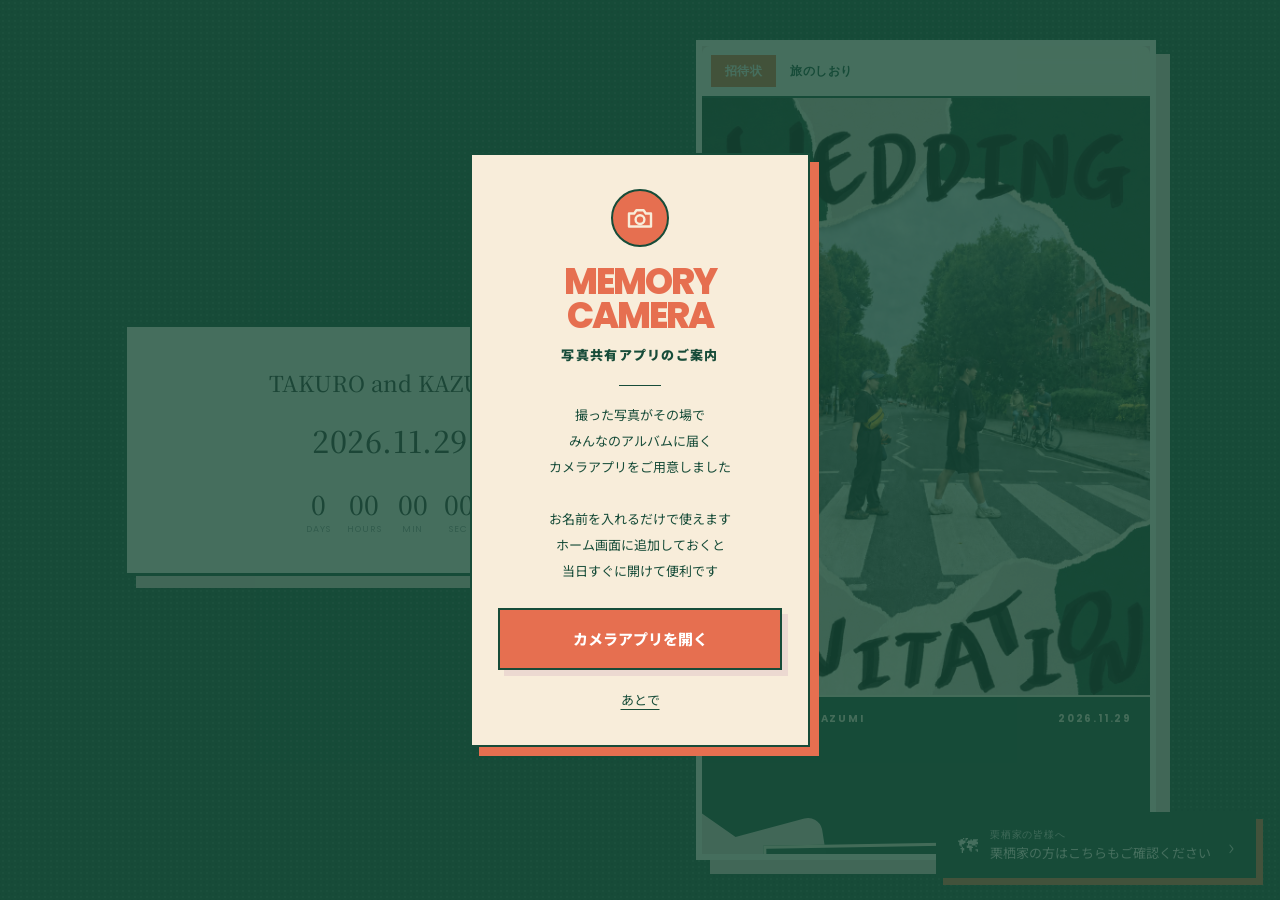
==== commit 434607c5: "RSVPの受付を終了し、写真アプリへの案内ポップアップを追加 - RSVPブロックに closed を追加。締め切り後はフォームの代わりに案内文を出す - PCサイドバーの回答ボタンと期限の案内は、締" ====
--- a/index.html
+++ b/index.html
@@ -10,17 +10,17 @@
   <link rel="icon" type="image/png" sizes="16x16" href="favicon-16.png">
   <link rel="icon" href="favicon.ico" sizes="any">
   <link rel="apple-touch-icon" href="apple-touch-icon.png">
-  <title>拓郎と和美の結婚式｜京都の旅のしおり</title>
-  <meta name="description" content="拓郎と和美の結婚式のご案内と、2026年11月28日・29日 京都への旅のしおりです。招待状の返信や当日のスケジュール、おすすめスポットをまとめています。">
+  <title>Wedding Invitation & 旅のしおり</title>
+  <meta name="description" content="結婚式のご案内と、2026年11月28日 29日 京都への旅のしおりです。招待状の返信や当日のスケジュール、おすすめスポットをまとめています。">
   <!-- SNSやLINEでURLを共有した際のプレビュー用（検索露出目的ではない） -->
   <meta property="og:type" content="website">
   <meta property="og:url" content="https://tk1129.pages.dev">
-  <meta property="og:title" content="拓郎と和美の結婚式｜京都の旅のしおり">
-  <meta property="og:description" content="拓郎と和美の結婚式のご案内と、2026年11月28日・29日 京都への旅のしおりです。招待状の返信や当日のスケジュール、おすすめスポットをまとめています。">
+  <meta property="og:title" content="Wedding Invitation & 旅のしおり">
+  <meta property="og:description" content="結婚式のご案内と、2026年11月28日 29日 京都への旅のしおりです。招待状の返信や当日のスケジュール、おすすめスポットをまとめています。">
   <meta property="og:locale" content="ja_JP">
   <meta name="twitter:card" content="summary">
-  <meta name="twitter:title" content="拓郎と和美の結婚式｜京都の旅のしおり">
-  <meta name="twitter:description" content="拓郎と和美の結婚式のご案内と、2026年11月28日・29日 京都への旅のしおりです。招待状の返信や当日のスケジュール、おすすめスポットをまとめています。">
+  <meta name="twitter:title" content="Wedding Invitation & 旅のしおり">
+  <meta name="twitter:description" content="結婚式のご案内と、2026年11月28日 29日 京都への旅のしおりです。招待状の返信や当日のスケジュール、おすすめスポットをまとめています。">
   <link rel="preconnect" href="https://fonts.googleapis.com">
   <link rel="preconnect" href="https://fonts.gstatic.com" crossorigin>
   <link href="https://fonts.googleapis.com/css2?family=Noto+Sans+JP:wght@400;500;700;900&family=Noto+Serif+JP:wght@300;400;500;600;700&family=Poppins:wght@400;500;600;700;800&display=swap" rel="stylesheet">
@@ -336,6 +336,27 @@
     </span>
     <span class="follow-banner__arrow" aria-hidden="true">›</span>
   </a>
+
+  <!-- 写真アプリ（Memory Camera）への誘導ポップアップ。見た目は送信完了ポップアップ（.wb-done）と共通 -->
+  <div class="wb-done wb-done--camera" id="cameraPrompt" role="dialog" aria-modal="true" aria-labelledby="cameraPromptTitle" tabindex="-1">
+    <div class="wb-done__card">
+      <div class="wb-done__mark" aria-hidden="true">
+        <svg viewBox="0 0 32 32"><path d="M5 11.5h5.2l2.2-3.2h7.2l2.2 3.2H27v13H5z"></path><circle cx="16" cy="17.6" r="4.4"></circle></svg>
+      </div>
+      <p class="wb-done__en">Memory Camera</p>
+      <p class="wb-done__title" id="cameraPromptTitle">写真共有アプリのご案内</p>
+      <span class="wb-done__rule" aria-hidden="true"></span>
+      <p class="wb-done__text">撮った写真がその場で
+みんなのアルバムに届く
+カメラアプリをご用意しました
+
+お名前を入れるだけで使えます
+ホーム画面に追加しておくと
+当日すぐに開けて便利です</p>
+      <a class="wb-done__btn" href="https://memory-camera-psi.vercel.app/?event=wedding" target="_blank" rel="noopener">カメラアプリを開く</a>
+      <button type="button" class="wb-done__later">あとで</button>
+    </div>
+  </div>
   </div><!-- /#siteApp -->
 
   <script src="core/theme.js"></script>
@@ -467,7 +488,9 @@
         var rsvp = home.blocks.filter(function (b) { return b.type === 'rsvp'; })[0];
         var names = cover ? (cover.data.names || '') : '';
         var date = cover ? (cover.data.date || '') : '';
-        var deadline = rsvp ? (rsvp.data.deadline || '') : '';
+        // 回答を締め切ったら、期限の案内と回答ボタンは出さない
+        var rsvpOpen = rsvp && !rsvp.data.closed;
+        var deadline = rsvpOpen ? (rsvp.data.deadline || '') : '';
         var esc = WEDI.render.esc;
 
         sidebar.innerHTML =
@@ -482,7 +505,7 @@
               '<div><b data-u="seconds">―</b><i>sec</i></div>' +
             '</div>' +
             (deadline ? '<div class="sb-note">お手数ではございますが<br><u>' + esc(deadline) + '</u> までに<br>ご一報くださいますようお願いします</div>' : '') +
-            '<a class="sb-cta" id="sbCta" href="#">招待状に回答</a>' +
+            (rsvpOpen ? '<a class="sb-cta" id="sbCta" href="#">招待状に回答</a>' : '') +
           '</div>';
 
         // カウントダウン駆動
@@ -526,6 +549,40 @@
       renderTopnav();
       renderPage(activeId);
       updateBanner();
+      initCameraPrompt();
+
+      /* ---- 写真アプリ（Memory Camera）への誘導ポップアップ ----
+       * サイトを開いたときに出す。閉じたら同じ日のうちは出さない（翌日以降はまた出す）。
+       * 招待状ページからは「結婚式」、しおりからは「京都観光」のアルバムで開く。 */
+      function initCameraPrompt() {
+        var CAMERA_URL = 'https://memory-camera-psi.vercel.app/';
+        var SEEN_KEY = 'tk1129-camera-prompt';
+        var dialog = document.getElementById('cameraPrompt');
+        if (!dialog) { return; }
+        var openBtn = dialog.querySelector('.wb-done__btn');
+        var today = new Date().toDateString();
+
+        // 保存できない環境（プライベートブラウズ等）では毎回出るだけ
+        try { if (localStorage.getItem(SEEN_KEY) === today) { return; } } catch (e) {}
+
+        function onKey(ev) { if (ev.key === 'Escape') { hide(); } }
+        function hide() {
+          dialog.classList.remove('is-on');
+          document.removeEventListener('keydown', onKey);
+          try { localStorage.setItem(SEEN_KEY, today); } catch (e) {}
+        }
+        openBtn.addEventListener('click', hide);   // リンク先は別タブで開く。こちらは閉じるだけ
+        dialog.querySelector('.wb-done__later').addEventListener('click', hide);
+        dialog.addEventListener('click', function (ev) { if (ev.target === dialog) { hide(); } });
+
+        // カバーの文字が出そろうのを待ってから出す
+        setTimeout(function () {
+          openBtn.href = CAMERA_URL + '?event=' + (card.dataset.page === 'guide' ? 'kyoto' : 'wedding');
+          dialog.classList.add('is-on');
+          document.addEventListener('keydown', onKey);
+          setTimeout(function () { try { dialog.focus(); } catch (e) {} }, 60);
+        }, 1600);
+      }
 
       // ---- スクロールアニメーション（バウンス登場） ----
       function initScrollAnim() {
@@ -587,5 +644,8 @@
 
     })();
   </script>
+  <!-- Cloudflare Web Analytics（アクセス解析・Cookie不使用） -->
+  <script type='module' src='https://static.cloudflareinsights.com/beacon.min.js' data-cf-beacon='{"token": "68d4e1c7e6684bf7b8fd99c8840d54c4"}'></script>
+  <!-- End Cloudflare Web Analytics -->
 </body>
 </html>
--- a/css/blocks.css
+++ b/css/blocks.css
@@ -265,6 +265,7 @@
 
 /* =========================================================== rsvp */
 .wb-rsvp__intro { margin-bottom: 30px; }
+.wb-rsvp__intro--closed { margin-bottom: 0; }
 .wb-rsvp__lead { font-size: 18px; letter-spacing: 0.1em; margin-bottom: 14px; }
 .wb-rsvp__deadline { font-size: 14px; line-height: 2; }
 .wb-rsvp__deadline u { text-underline-offset: 4px; }
@@ -2169,3 +2170,197 @@
   font-weight: 700;
   letter-spacing: .12em;
 }
+
+/* ===========================================================================
+ * RSVP 送信完了ポップアップ（.wb-done）
+ * 招待状ページ（.page--invitation）の作法に合わせる：
+ *   角丸ゼロ ／ 深緑の太枠 ／ ぼかしのない段差シャドウ ／ Poppins の大見出し。
+ * マークアップは core/schema.js の showRsvpDone() が body 直下に作る。
+ * =========================================================================== */
+.wb-done {
+  /* body 直下に出すため .page--invitation の変数が届かない。同じ値をここで持つ。 */
+  --invite-cream: #f8edda;
+  --invite-pink: #ecd9d1;
+  --invite-orange: #e66f50;
+  --invite-green: #174c39;
+
+  position: fixed;
+  inset: 0;
+  z-index: 180;
+  display: flex;
+  align-items: center;
+  justify-content: center;
+  padding: 28px 22px;
+  opacity: 0;
+  visibility: hidden;
+  transition: opacity .26s ease, visibility .26s;
+}
+/* 背景の幕はサイトの地色と同じ深緑 */
+.wb-done::before {
+  content: '';
+  position: absolute;
+  inset: 0;
+  background: rgba(23, 76, 57, 0.8);
+}
+.wb-done.is-on { opacity: 1; visibility: visible; }
+.wb-done:focus { outline: none; }
+
+.wb-done__card {
+  position: relative;
+  z-index: 1;
+  width: 100%;
+  max-width: 340px;
+  padding: 34px 26px 30px;
+  background: var(--invite-cream);
+  border: 2px solid var(--invite-green);
+  border-radius: 0;
+  color: var(--invite-green);
+  text-align: center;
+  opacity: 0;
+  transform: translateY(12px);
+  box-shadow: 0 0 0 var(--invite-orange);
+  transition:
+    opacity .28s ease,
+    transform .36s cubic-bezier(0.34, 1.4, 0.64, 1),
+    box-shadow .36s cubic-bezier(0.34, 1.4, 0.64, 1);
+}
+/* 出るときに影がスッと伸びる（カバー写真と同じ段差シャドウ） */
+.wb-done.is-on .wb-done__card {
+  opacity: 1;
+  transform: translateY(0);
+  box-shadow: 9px 9px 0 var(--invite-orange);
+}
+
+/* オレンジの丸に深緑の枠、クリームのチェック */
+.wb-done__mark {
+  width: 58px;
+  height: 58px;
+  margin: 0 auto 18px;
+  border: 2px solid var(--invite-green);
+  border-radius: 50%;
+  background: var(--invite-orange);
+  display: flex;
+  align-items: center;
+  justify-content: center;
+  opacity: 0;
+  transform: scale(0.55);
+}
+.wb-done.is-on .wb-done__mark { animation: doneMarkPop .46s cubic-bezier(0.34, 1.5, 0.64, 1) .14s both; }
+.wb-done__mark svg { display: block; width: 26px; height: 26px; }
+.wb-done__mark path {
+  fill: none;
+  stroke: var(--invite-cream);
+  stroke-width: 3.6;
+  stroke-linecap: round;
+  stroke-linejoin: round;
+  stroke-dasharray: 34;
+  stroke-dashoffset: 34;
+}
+.wb-done.is-on .wb-done__mark path { animation: doneCheck .4s cubic-bezier(0.22, 0.61, 0.36, 1) .4s both; }
+
+/* 大見出し（.wb-heading と同じ組み） */
+.wb-done__en {
+  font-family: var(--font-accent);
+  font-size: clamp(30px, 9.5vw, 40px);
+  font-weight: 800;
+  letter-spacing: -.055em;
+  line-height: .94;
+  text-transform: uppercase;
+  color: var(--invite-orange);
+}
+/* 小見出し（.wb-subheading と同じ組み） */
+.wb-done__title {
+  margin-top: 11px;
+  font-family: var(--font-body);
+  font-size: 13px;
+  font-weight: 900;
+  letter-spacing: .1em;
+  color: var(--invite-green);
+}
+.wb-done__rule {
+  display: block;
+  width: 42px;
+  height: 1px;
+  margin: 18px auto 0;
+  background: var(--invite-green);
+}
+.wb-done__text {
+  margin-top: 16px;
+  font-size: 13px;
+  line-height: 2;
+  color: var(--invite-green);
+  white-space: pre-line;
+}
+
+/* 送信ボタン（.wb-pill）と同じ作り */
+.wb-done__btn {
+  margin-top: 24px;
+  width: 100%;
+  padding: 15px 20px;
+  border: 2px solid var(--invite-green);
+  border-radius: 0;
+  background: var(--invite-orange);
+  box-shadow: 6px 6px 0 var(--invite-pink);
+  color: #fff;
+  font-family: var(--font-body);
+  font-size: 15px;
+  font-weight: 800;
+  cursor: pointer;
+  transition: transform .16s ease, box-shadow .16s ease;
+}
+/* 押すと影に沈む */
+.wb-done__btn:hover { transform: translate(2px, 2px); box-shadow: 4px 4px 0 var(--invite-pink); }
+.wb-done__btn:active { transform: translate(6px, 6px); box-shadow: 0 0 0 var(--invite-pink); }
+.wb-done__btn:focus-visible { outline: 2px solid var(--invite-green); outline-offset: 3px; }
+
+/* ---------------------------------------------------------------------------
+ * 写真アプリ（Memory Camera）への誘導ポップアップ（.wb-done--camera）
+ * 見た目は .wb-done をそのまま使い、アイコンとボタンだけ差し替える。
+ * マークアップは index.html の #cameraPrompt。
+ * ------------------------------------------------------------------------- */
+/* チェックの線を引く演出は使わず、カメラの線画をそのまま出す */
+.wb-done--camera .wb-done__mark path,
+.wb-done--camera .wb-done__mark circle {
+  fill: none;
+  stroke: var(--invite-cream);
+  stroke-width: 2.4;
+  stroke-linejoin: round;
+  stroke-dasharray: none;
+  stroke-dashoffset: 0;
+}
+.wb-done.is-on.wb-done--camera .wb-done__mark path { animation: none; }
+.wb-done--camera .wb-done__mark svg { width: 32px; height: 32px; }
+.wb-done--camera .wb-done__en { font-size: clamp(28px, 8.6vw, 36px); }
+
+/* 開くボタンはリンクなので、ボタンと同じ箱にする */
+a.wb-done__btn { display: block; text-decoration: none; }
+
+.wb-done__later {
+  margin-top: 14px;
+  padding: 6px 12px;
+  border: 0;
+  background: none;
+  color: var(--invite-green);
+  font-family: var(--font-body);
+  font-size: 13px;
+  text-decoration: underline;
+  text-underline-offset: 4px;
+  cursor: pointer;
+}
+.wb-done__later:focus-visible { outline: 2px solid var(--invite-green); outline-offset: 3px; }
+
+@keyframes doneMarkPop { from { opacity: 0; transform: scale(0.55); } to { opacity: 1; transform: scale(1); } }
+@keyframes doneCheck   { to { stroke-dashoffset: 0; } }
+
+@media (prefers-reduced-motion: reduce) {
+  .wb-done,
+  .wb-done__card { transition-duration: .01ms; }
+  .wb-done.is-on .wb-done__mark,
+  .wb-done.is-on .wb-done__mark path { animation: none; }
+  .wb-done__mark { opacity: 1; transform: none; }
+  .wb-done__mark path { stroke-dashoffset: 0; }
+  .wb-done__card { transform: none; }
+  .wb-done.is-on .wb-done__card { transform: none; }
+  .wb-done__btn:hover,
+  .wb-done__btn:active { transform: none; }
+}
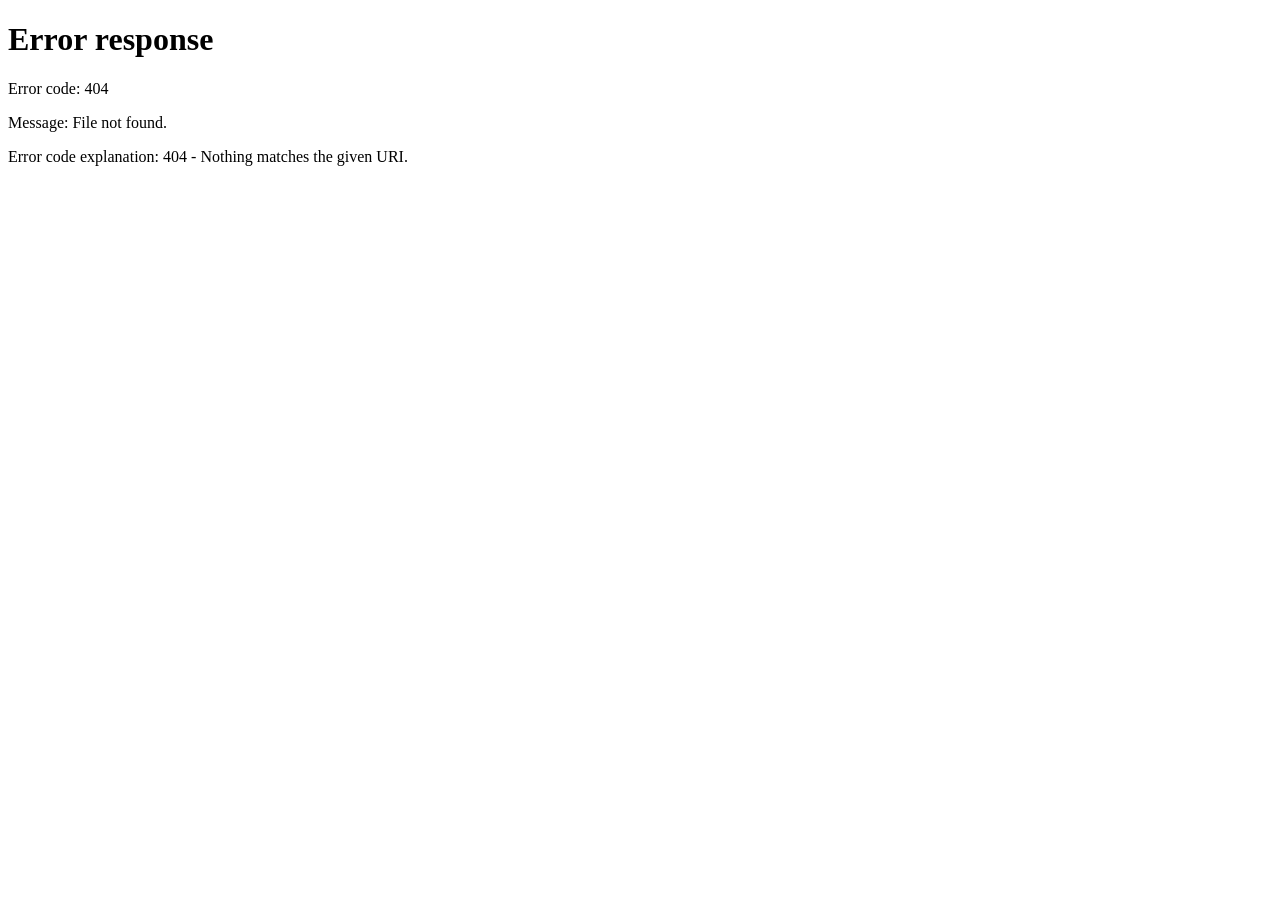
==== commit 04b6c24b: "11/29 14:00以降は思い出アルバムに切り替える仕組みを追加 - index.html: 11/29 14:00（日本時間）を過ぎたら /memories へ切り替える - memories.h" ====
--- a/index.html
+++ b/index.html
@@ -3,6 +3,22 @@
 <head>
   <meta charset="UTF-8">
   <meta name="viewport" content="width=device-width, initial-scale=1.0">
+  <script>
+    /* 11/29 14:00（日本時間）を過ぎたら、招待状もしおりも閉じて思い出アルバム（memories.html）へ切り替える。
+     * ページを開いたまま 14:00 をまたいだ場合も、その時刻になったら切り替える。
+     * Direct Upload でその時刻にデプロイし直せないため、ページ側で時刻を見て切り替えている。 */
+    (function () {
+      var SWITCH_AT = Date.parse('2026-11-29T14:00:00+09:00');
+      function go() { location.replace('/memories'); }
+      if (Date.now() >= SWITCH_AT) { go(); return; }
+      function check() { if (Date.now() >= SWITCH_AT) { go(); } }
+      var wait = SWITCH_AT - Date.now();
+      if (wait < 864e5) { setTimeout(check, wait + 500); }
+      // スリープ復帰やタブを戻したときはタイマーが遅れるので、見えたときにも確かめる
+      document.addEventListener('visibilitychange', check);
+      setInterval(check, 60000);
+    })();
+  </script>
   <!-- 検索エンジンに載せない（合言葉は外したが、野良で検索ヒットはさせない） -->
   <meta name="robots" content="noindex, nofollow">
   <link rel="icon" type="image/svg+xml" href="favicon.svg">
--- a/css/blocks.css
+++ b/css/blocks.css
@@ -366,6 +366,18 @@
 .wb-schedule__time { font-size: 16px; color: var(--coral); }
 .wb-schedule__title { font-size: 15px; font-weight: 600; }
 .wb-schedule__text { font-size: 13px; color: var(--muted); margin-top: 4px; }
+.wb-schedule__map {
+  display: inline-block;
+  margin-top: 8px;
+  padding: 5px 12px;
+  border: 1px solid currentColor;
+  border-radius: 999px;
+  font-size: 12px;
+  font-weight: 700;
+  color: inherit;
+  text-decoration: none;
+}
+.wb-schedule__map:hover { opacity: .75; }
 
 /* =========================================================== map */
 .wb-map__frame { border-radius: var(--radius); overflow: hidden; box-shadow: var(--shadow-soft); border: 1px solid var(--line); }
